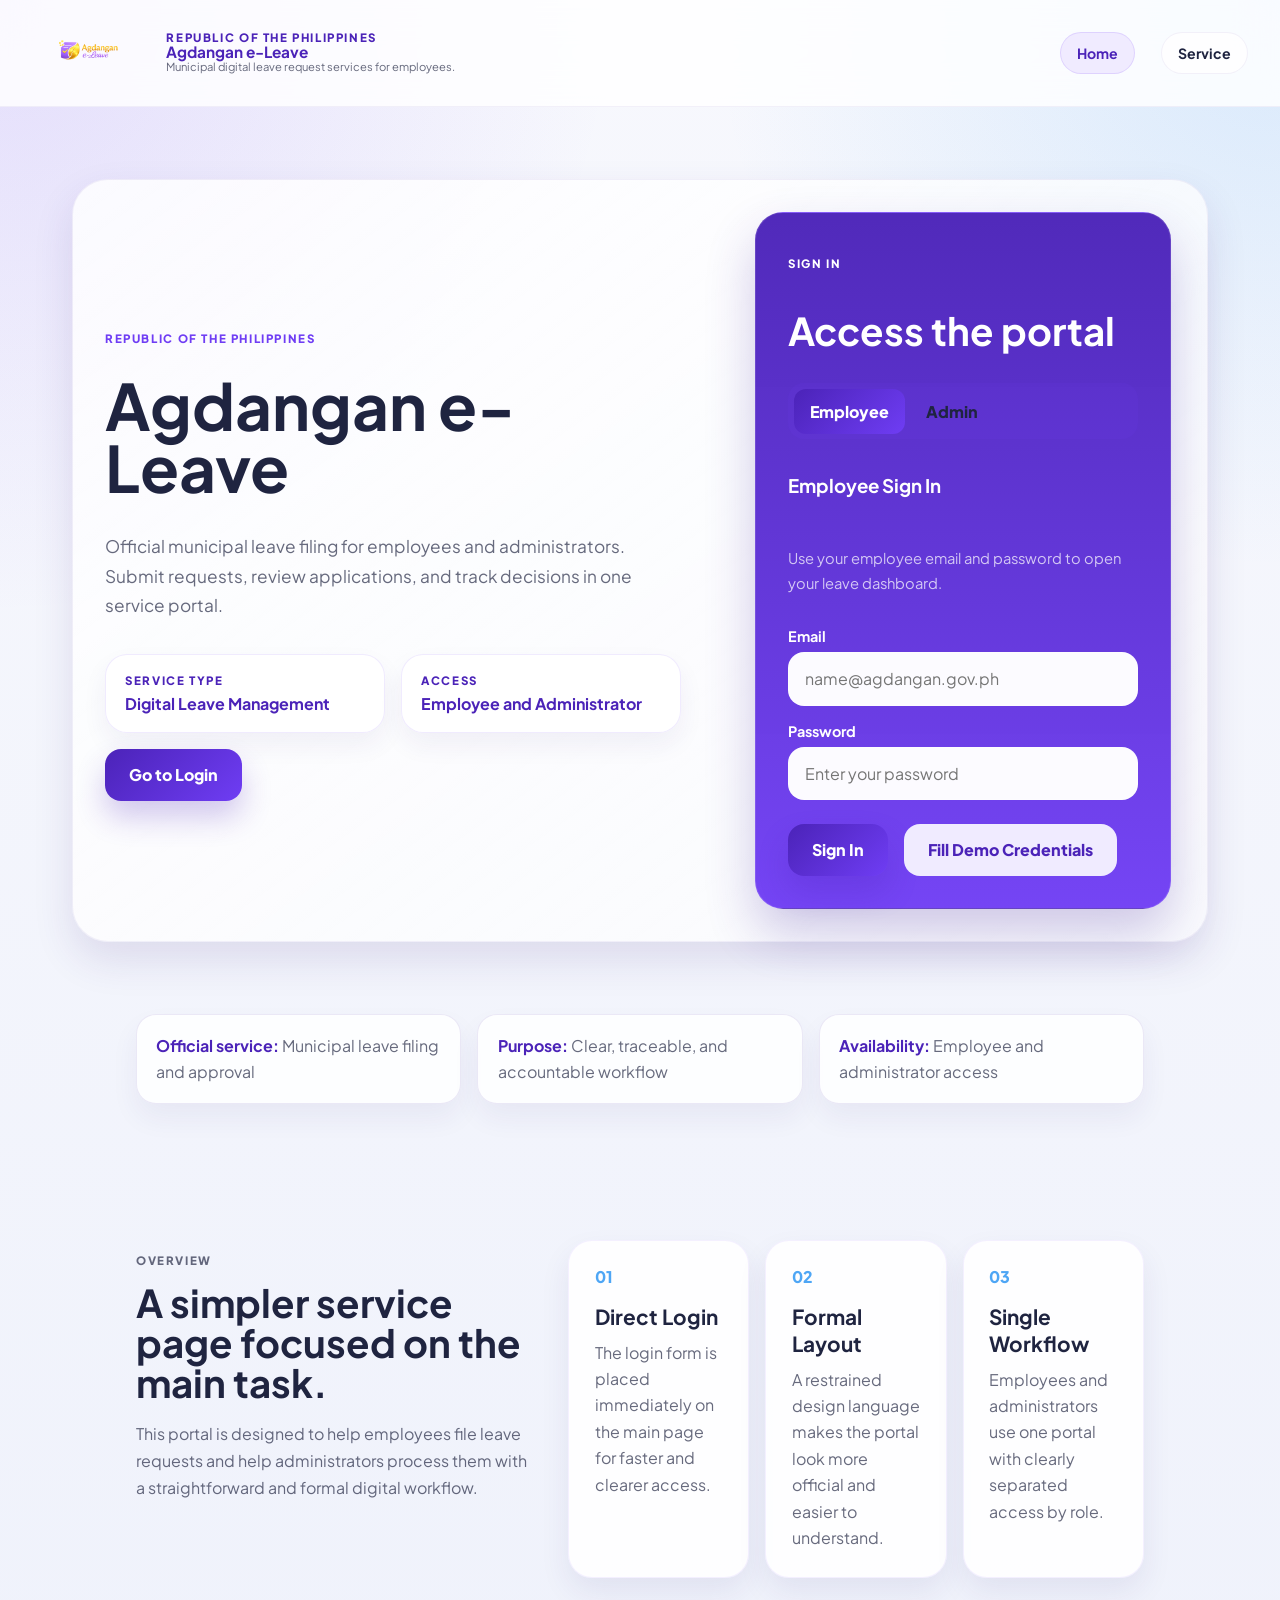
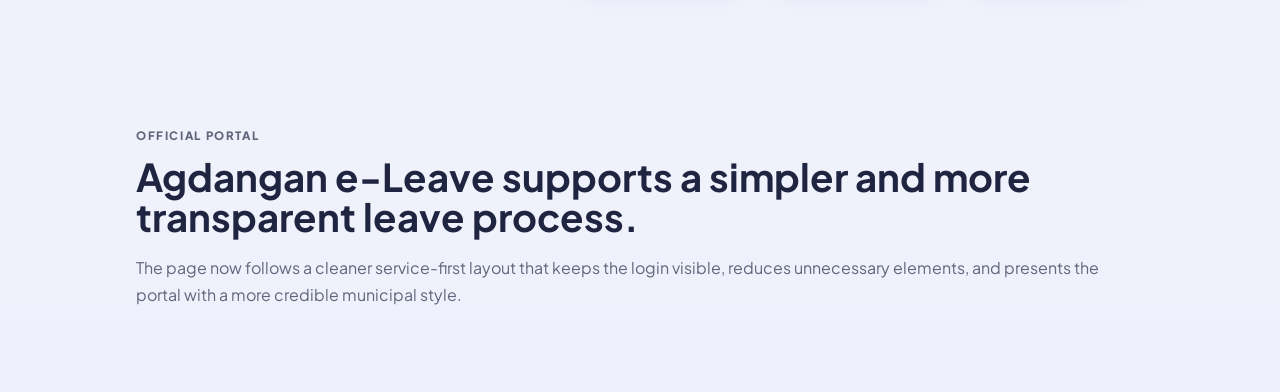
==== index.html @ 1ce82346 "Let employees enter head name" ====
<!DOCTYPE html>
<html lang="en">
<head>
  <meta charset="UTF-8">
  <meta name="viewport" content="width=device-width, initial-scale=1.0">
  <title>Agdangan e-Leave</title>
  <link rel="preconnect" href="https://fonts.googleapis.com">
  <link rel="preconnect" href="https://fonts.gstatic.com" crossorigin>
  <link href="https://fonts.googleapis.com/css2?family=Plus+Jakarta+Sans:wght@400;500;600;700;800&display=swap" rel="stylesheet">
  <link rel="stylesheet" href="/assets/css/styles.css">
</head>
<body class="landing-page">
  <header class="site-header">
    <a class="brand" href="/">
      <img src="/assets/images/agdangan-eleave-logo.png" alt="Agdangan e-Leave official logo" class="brand-logo">
      <div class="brand-copy">
        <span class="eyebrow">Republic of the Philippines</span>
        <h1>Agdangan e-Leave</h1>
        <p>Municipal digital leave request services for employees.</p>
      </div>
    </a>

    <nav class="site-nav" aria-label="Primary navigation">
      <a href="#home" class="active">Home</a>
      <a href="#service">Service</a>
    </nav>
  </header>

  <main>
    <section class="hero" id="home">
      <div class="hero-shell">
        <section class="hero-copy">
          <p class="hero-kicker">Republic of the Philippines</p>
          <h2>Agdangan e-Leave</h2>
          <p class="hero-text">
            Official municipal leave filing for employees and administrators. Submit requests, review applications, and
            track decisions in one service portal.
          </p>
          <div class="hero-meta">
            <div>
              <span class="card-label">Service Type</span>
              <strong>Digital Leave Management</strong>
            </div>
            <div>
              <span class="card-label">Access</span>
              <strong>Employee and Administrator</strong>
            </div>
          </div>
          <div class="hero-actions">
            <a href="/login" class="button button-primary">Go to Login</a>
          </div>
        </section>

        <section class="service-auth-card hero-login-card" id="service" aria-label="Login form">
          <p class="section-label">Sign In</p>
          <h3 class="service-auth-heading">Access the portal</h3>
          <div class="status-banner" id="config-status"></div>

          <div class="service-auth-role-wrap">
            <div class="role-switch" aria-label="Select login role">
              <button type="button" class="active" data-role-switch="employee">Employee</button>
              <button type="button" data-role-switch="admin">Admin</button>
            </div>

            <form class="auth-form service-auth-form" id="login-form">
              <h3 id="auth-title">Employee Sign In</h3>
              <p class="muted" id="auth-subtitle">Use your employee email and password to open your leave dashboard.</p>

              <div class="field-grid">
                <div class="field field-full">
                  <label for="email">Email</label>
                  <input id="email" name="email" type="email" placeholder="name@agdangan.gov.ph" required>
                </div>

                <div class="field field-full">
                  <label for="password">Password</label>
                  <input id="password" name="password" type="password" placeholder="Enter your password" required>
                </div>
              </div>

              <input id="selected-role" name="selectedRole" type="hidden" value="employee">

              <div class="form-actions">
                <button type="submit" class="button button-primary">Sign In</button>
                <button type="button" class="button button-muted" id="demo-fill">Fill Demo Credentials</button>
              </div>
            </form>
          </div>
        </section>
      </div>
    </section>

    <section class="trust-strip">
      <p><strong>Official service:</strong> Municipal leave filing and approval</p>
      <p><strong>Purpose:</strong> Clear, traceable, and accountable workflow</p>
      <p><strong>Availability:</strong> Employee and administrator access</p>
    </section>

    <section class="overview-section">
      <div class="overview-copy">
        <p class="section-label">Overview</p>
        <h3>A simpler service page focused on the main task.</h3>
        <p>
          This portal is designed to help employees file leave requests and help administrators process them with a
          straightforward and formal digital workflow.
        </p>
      </div>

      <div class="overview-grid">
        <article class="overview-card">
          <span>01</span>
          <h4>Direct Login</h4>
          <p>The login form is placed immediately on the main page for faster and clearer access.</p>
        </article>

        <article class="overview-card">
          <span>02</span>
          <h4>Formal Layout</h4>
          <p>A restrained design language makes the portal look more official and easier to understand.</p>
        </article>

        <article class="overview-card">
          <span>03</span>
          <h4>Single Workflow</h4>
          <p>Employees and administrators use one portal with clearly separated access by role.</p>
        </article>
      </div>
    </section>

    <section class="closing-section">
      <p class="section-label">Official Portal</p>
      <h3>Agdangan e-Leave supports a simpler and more transparent leave process.</h3>
      <p>
        The page now follows a cleaner service-first layout that keeps the login visible, reduces unnecessary elements,
        and presents the portal with a more credible municipal style.
      </p>
    </section>
  </main>

  <script src="/assets/vendor/supabase-js-2.js"></script>
  <script src="/assets/js/supabase-config.js"></script>
  <script src="/assets/js/app.js?v=20260602-head-name"></script>
</body>
</html>
---- assets/css/styles.css ----
:root {
  --navy: #4b23b8;
  --blue: #4ea6f5;
  --blue-dark: #6f3df4;
  --gold: #90cf3c;
  --gold-strong: #68b335;
  --mist: #f5f6fb;
  --ink: #1f2440;
  --ink-soft: rgba(31, 36, 64, 0.68);
  --white: #ffffff;
  --panel: rgba(255, 255, 255, 0.92);
  --line: rgba(102, 79, 178, 0.12);
  --shadow: 0 18px 40px rgba(54, 36, 120, 0.12);
  --success: #26a36d;
  --danger: #e35b6b;
  --teal: #27d3a2;
  --violet-soft: #f0ebff;
  --blue-soft: #edf6ff;
  --green-soft: #f2f8e8;
}

* {
  box-sizing: border-box;
}

img,
table,
input,
select,
textarea,
button {
  max-width: 100%;
}

html {
  scroll-behavior: smooth;
  width: 100%;
  overflow-x: hidden;
}

body {
  margin: 0;
  width: 100%;
  overflow-x: hidden;
  font-family: "Plus Jakarta Sans", sans-serif;
  color: var(--ink);
  background:
    radial-gradient(circle at top left, rgba(111, 61, 244, 0.14), transparent 26%),
    radial-gradient(circle at top right, rgba(78, 166, 245, 0.18), transparent 24%),
    linear-gradient(180deg, #f7f8fd 0%, #eef1fb 100%);
}

body.app-shell {
  min-height: 100vh;
}

a {
  color: inherit;
  text-decoration: none;
}

button,
input,
select,
textarea {
  font: inherit;
}

.site-header {
  position: sticky;
  top: 0;
  z-index: 10;
  display: flex;
  align-items: center;
  justify-content: space-between;
  gap: 0.9rem;
  min-height: 72px;
  padding: 0.8rem 2rem;
  background: rgba(255, 255, 255, 0.82);
  backdrop-filter: blur(18px);
  border-bottom: 1px solid rgba(102, 79, 178, 0.08);
}

.brand {
  display: flex;
  align-items: center;
  gap: 0.9rem;
  min-width: 0;
}

.brand-logo {
  width: 120px;
  max-width: 100%;
  height: auto;
  flex: 0 0 auto;
  filter: none;
}

.brand-copy {
  display: flex;
  flex-direction: column;
  justify-content: center;
  gap: 0;
  line-height: 1;
}

.brand-copy h1,
.brand-copy p,
.brand-copy .eyebrow {
  margin: 0;
}

.eyebrow,
.section-label,
.hero-kicker,
.stat-label,
.card-label {
  text-transform: uppercase;
  letter-spacing: 0.14em;
  font-size: 0.72rem;
  font-weight: 800;
}

.eyebrow,
.section-label,
.card-label,
.stat-label {
  color: var(--navy);
}

.brand-copy h1 {
  margin-top: 0;
  font-size: clamp(0.96rem, 1vw, 1.18rem);
  line-height: 1;
  color: var(--navy);
}

.brand-copy p {
  margin-top: 0;
  color: var(--ink-soft);
  font-size: 0.7rem;
  line-height: 1.25;
}

.site-nav,
.utility-nav {
  display: flex;
  align-items: center;
  flex-wrap: wrap;
  gap: 1.6rem;
  font-weight: 700;
}

.site-nav a,
.utility-nav a,
.utility-nav button {
  position: relative;
  padding: 0.7rem 1rem;
  font-size: 0.88rem;
  color: var(--ink);
  background: rgba(255, 255, 255, 0.72);
  border: 1px solid rgba(102, 79, 178, 0.08);
  border-radius: 999px;
  cursor: pointer;
  white-space: normal;
}

.site-nav a::after,
.utility-nav a::after,
.utility-nav button::after {
  display: none;
}

.site-nav a:hover::after,
.site-nav a.active::after,
.utility-nav a:hover::after,
.utility-nav a.active::after,
.utility-nav button:hover::after {
  transform: none;
}

.site-nav a:hover,
.site-nav a.active,
.utility-nav a:hover,
.utility-nav a.active,
.utility-nav button:hover {
  color: var(--navy);
  background: var(--violet-soft);
  border-color: rgba(111, 61, 244, 0.14);
}

.hero {
  position: relative;
  min-height: calc(100vh - 96px);
  display: grid;
  align-items: center;
  padding: 4.5rem;
  background: transparent;
  overflow: hidden;
}

.hero-overlay {
  display: none;
}

.hero-shell {
  position: relative;
  display: grid;
  grid-template-columns: minmax(0, 1fr) minmax(360px, 420px);
  gap: 3rem;
  align-items: center;
  width: min(100%, 72rem);
  margin: 0 auto;
  padding: 2rem;
  border-radius: 36px;
  background: linear-gradient(145deg, rgba(255, 255, 255, 0.82), rgba(255, 255, 255, 0.6));
  border: 1px solid rgba(102, 79, 178, 0.08);
  box-shadow: var(--shadow);
}

.hero-copy {
  display: grid;
  gap: 1rem;
  max-width: 36rem;
}

.hero-kicker {
  color: var(--blue-dark);
}

.hero-copy h2,
.auth-copy h2,
.service-copy h3,
.dashboard-title h2 {
  margin: 1rem 0 1rem;
  font-family: "Plus Jakarta Sans", sans-serif;
}

.hero-copy h2 {
  margin: 0;
  font-size: clamp(3rem, 5vw, 4.6rem);
  line-height: 0.98;
  color: var(--ink);
}

.hero-text,
.panel p,
.service-copy p,
.service-card li,
.auth-copy p,
.auth-form p,
.dashboard-card p,
.data-table td,
.data-table th,
.empty-state,
.request-list li {
  line-height: 1.7;
}

.hero-text {
  max-width: 34rem;
  font-size: 1.08rem;
  color: var(--ink-soft);
}

.hero-meta {
  display: grid;
  gap: 1rem;
  grid-template-columns: repeat(2, minmax(0, 1fr));
}

.hero-meta div {
  display: grid;
  gap: 0.3rem;
  padding: 1.15rem 1.2rem;
  background: rgba(255, 255, 255, 0.86);
  border: 1px solid rgba(111, 61, 244, 0.1);
  border-radius: 22px;
  box-shadow: 0 12px 26px rgba(54, 36, 120, 0.06);
}

.hero-meta strong {
  color: var(--navy);
}

.hero-login-card {
  align-self: center;
}

.trust-strip,
.overview-section,
.app-layout,
.closing-section {
  width: min(100%, 72rem);
  margin: 0 auto;
  padding: 4.25rem 4.5rem;
}

.trust-strip {
  display: grid;
  grid-template-columns: repeat(3, minmax(0, 1fr));
  gap: 1rem;
  padding-top: 0;
}

.trust-strip p {
  margin: 0;
  padding: 1.15rem 1.2rem;
  background: rgba(255, 255, 255, 0.84);
  border: 1px solid var(--line);
  border-radius: 20px;
  box-shadow: 0 14px 28px rgba(54, 36, 120, 0.06);
  line-height: 1.6;
  color: var(--ink-soft);
}

.trust-strip strong {
  color: var(--navy);
}

.hero-actions,
.form-actions,
.split-actions,
.service-links {
  display: flex;
  flex-wrap: wrap;
  gap: 1rem;
}

.button {
  position: relative;
  display: inline-flex;
  align-items: center;
  justify-content: center;
  gap: 0.5rem;
  padding: 0.95rem 1.5rem;
  border-radius: 16px;
  font-weight: 800;
  border: 0;
  cursor: pointer;
  overflow: hidden;
  transition: transform 180ms ease, box-shadow 180ms ease, background 180ms ease;
}

.button:hover {
  transform: translateY(-2px);
}

.button:disabled,
.button.is-loading {
  cursor: wait;
  opacity: 0.82;
}

.button:disabled:hover,
.button.is-loading:hover {
  transform: none;
}

.button.is-loading::after {
  position: absolute;
  right: 0;
  bottom: 0;
  left: 0;
  height: 3px;
  content: "";
  background: linear-gradient(90deg, transparent, rgba(255, 255, 255, 0.92), transparent);
  animation: button-loading-progress 1s ease-in-out infinite;
}

.button-spinner {
  width: 1em;
  height: 1em;
  flex: 0 0 auto;
  border: 2px solid currentColor;
  border-right-color: transparent;
  border-radius: 999px;
  animation: button-spinner 700ms linear infinite;
}

@keyframes button-spinner {
  to {
    transform: rotate(360deg);
  }
}

@keyframes button-loading-progress {
  0% {
    transform: translateX(-100%);
  }

  100% {
    transform: translateX(100%);
  }
}

.button-primary {
  background: linear-gradient(135deg, var(--navy) 0%, var(--blue-dark) 100%);
  color: #ffffff;
  box-shadow: 0 16px 30px rgba(75, 35, 184, 0.24);
}

.button-secondary {
  background: #ffffff;
  color: var(--navy);
  border: 1px solid rgba(111, 61, 244, 0.14);
}

.button-muted {
  background: var(--violet-soft);
  color: var(--navy);
}

.button-danger {
  background: rgba(191, 61, 61, 0.12);
  color: var(--danger);
}

.button-success {
  background: rgba(43, 138, 87, 0.12);
  color: var(--success);
}

.overview-section {
  display: grid;
  grid-template-columns: 0.82fr 1.18fr;
  gap: 2rem;
  align-items: start;
}

.overview-copy h3,
.closing-section h3,
.service-auth-heading {
  margin: 0.75rem 0 1rem;
  font-size: clamp(2rem, 3vw, 2.8rem);
  color: var(--ink);
  line-height: 1.05;
}

.overview-copy p,
.closing-section p {
  color: var(--ink-soft);
  line-height: 1.7;
}

.overview-grid {
  display: grid;
  grid-template-columns: repeat(3, minmax(0, 1fr));
  gap: 1rem;
}

.overview-card {
  padding: 1.6rem;
  border-radius: 24px;
  background: rgba(255, 255, 255, 0.88);
  box-shadow: 0 14px 30px rgba(54, 36, 120, 0.08);
  border: 1px solid rgba(111, 61, 244, 0.07);
}

.overview-card span {
  display: inline-flex;
  margin-bottom: 1rem;
  color: var(--blue);
  font-weight: 800;
}

.overview-card h4 {
  margin: 0 0 0.6rem;
  font-size: 1.3rem;
  color: var(--ink);
}

.overview-card p {
  margin: 0;
  color: var(--ink-soft);
  line-height: 1.65;
}

.service-auth-card {
  display: grid;
  gap: 1rem;
  width: min(100%, 26rem);
  padding: 2rem;
  border-radius: 28px;
  background: linear-gradient(180deg, rgba(75, 35, 184, 0.97), rgba(111, 61, 244, 0.96));
  color: #ffffff;
  box-shadow: 0 24px 50px rgba(67, 38, 154, 0.24);
  border: 1px solid rgba(255, 255, 255, 0.12);
}

.service-auth-role-wrap {
  display: grid;
  gap: 1rem;
}

.service-auth-form {
  padding: 0;
  background: transparent;
  box-shadow: none;
  border-radius: 0;
}

.service-auth-card .section-label,
.service-auth-card .service-auth-heading,
.service-auth-card .auth-form h3,
.service-auth-card .muted,
.service-auth-card .field label {
  color: #ffffff;
}

.service-auth-card .muted {
  color: rgba(255, 255, 255, 0.72);
}

.service-auth-form .field input {
  background: rgba(255, 255, 255, 0.98);
  border-color: rgba(255, 255, 255, 0.18);
}

.service-auth-form .form-actions {
  padding-top: 0.5rem;
}

.panel,
.auth-card,
.dashboard-card,
.service-card,
.mini-card,
.stat-card,
.status-banner {
  border-radius: 26px;
  background: var(--panel);
  box-shadow: var(--shadow);
}

.panel {
  padding: 2rem;
}

.panel-intro {
  background: linear-gradient(160deg, rgba(75, 35, 184, 0.96), rgba(78, 166, 245, 0.84));
  color: var(--white);
}

.panel-intro h3 {
  margin: 0.6rem 0 1rem;
  font-size: 2rem;
}

.panel-feature span {
  display: inline-flex;
  width: 3rem;
  height: 3rem;
  align-items: center;
  justify-content: center;
  border-radius: 50%;
  background: rgba(111, 61, 244, 0.12);
  color: var(--blue);
  font-weight: 800;
}

.panel-feature h3 {
  margin: 1.1rem 0 0.6rem;
  font-size: 1.45rem;
}

.service-section {
  display: block;
}

.service-copy h3 {
  font-size: clamp(2rem, 3vw, 3rem);
  color: var(--ink);
}

.mini-card,
.service-card,
.auth-card,
.dashboard-card,
.status-banner,
.stat-card {
  padding: 2rem;
  border: 1px solid rgba(102, 79, 178, 0.08);
}

.mini-card {
  display: grid;
  gap: 0.35rem;
  min-width: 14rem;
  background: linear-gradient(135deg, rgba(255, 255, 255, 0.96), rgba(240, 235, 255, 0.84));
}

.mini-card span {
  color: var(--ink-soft);
}

.service-card h4 {
  margin-top: 0;
  font-size: 1.7rem;
  color: var(--navy);
}

.service-card ul,
.request-list {
  margin: 0 0 1.75rem;
  padding-left: 1.2rem;
}

.app-layout {
  display: grid;
  grid-template-columns: 1.05fr 0.95fr;
  gap: 2rem;
  min-height: calc(100vh - 108px);
  align-items: start;
}

.auth-copy {
  padding-top: 0.5rem;
}

.auth-page .app-layout,
.landing-page .hero-shell {
  width: min(100%, 84rem);
}

.auth-page .app-layout {
  margin: 1rem auto 0;
  padding: 1rem 2rem 3rem;
}

.dashboard-page .site-header {
  width: min(100%, 84rem);
  margin: 1rem auto 0;
  border-radius: 28px;
  padding-left: 1.4rem;
  padding-right: 1.4rem;
  box-shadow: 0 18px 38px rgba(54, 36, 120, 0.08);
}

.dashboard-page .page-shell {
  padding-top: 1.5rem;
}

.auth-copy h2 {
  font-size: clamp(2.4rem, 4vw, 4.2rem);
  color: var(--navy);
}

.auth-grid {
  display: grid;
  gap: 1.25rem;
  margin-top: 2rem;
}

.auth-card {
  display: grid;
  gap: 1rem;
  background: linear-gradient(180deg, rgba(255, 255, 255, 0.96), rgba(245, 241, 255, 0.92));
}

.status-banner {
  margin-top: 1.5rem;
  color: var(--navy);
  background: linear-gradient(135deg, rgba(255, 255, 255, 0.9), rgba(237, 246, 255, 0.88));
}

.auth-form {
  display: grid;
  gap: 1rem;
}

.role-switch {
  display: inline-flex;
  padding: 0.35rem;
  border-radius: 16px;
  background: rgba(111, 61, 244, 0.08);
  gap: 0.35rem;
}

.role-switch button {
  padding: 0.75rem 1rem;
  border: 0;
  border-radius: 12px;
  background: transparent;
  color: var(--ink);
  font-weight: 800;
  cursor: pointer;
}

.role-switch button.active {
  background: linear-gradient(135deg, var(--navy), var(--blue-dark));
  color: var(--white);
}

.field-grid {
  display: grid;
  grid-template-columns: 1fr 1fr;
  gap: 1rem;
}

.field {
  display: grid;
  gap: 0.45rem;
}

.field-full {
  grid-column: 1 / -1;
}

.field label {
  font-size: 0.9rem;
  font-weight: 700;
  color: var(--ink);
}

.field input,
.field select,
.field textarea {
  width: 100%;
  border: 1px solid rgba(111, 61, 244, 0.12);
  border-radius: 16px;
  padding: 0.95rem 1rem;
  background: rgba(255, 255, 255, 0.96);
  color: var(--ink);
}

.field textarea {
  min-height: 8rem;
  resize: vertical;
}

.helper-text,
.muted {
  color: var(--ink-soft);
  font-size: 0.92rem;
}

input:focus,
select:focus,
textarea:focus,
button:focus {
  outline: 0;
  box-shadow: 0 0 0 4px rgba(111, 61, 244, 0.12);
}

.hidden {
  display: none !important;
}

.system-alert {
  position: fixed;
  inset: 0;
  z-index: 500;
  display: grid;
  place-items: center;
  padding: 1.25rem;
}

.system-alert-backdrop {
  position: absolute;
  inset: 0;
  background: rgba(18, 20, 36, 0.54);
  backdrop-filter: blur(10px);
}

.system-alert-dialog {
  position: relative;
  display: grid;
  grid-template-columns: auto minmax(0, 1fr);
  gap: 1rem;
  width: min(100%, 440px);
  padding: 1.35rem;
  border: 1px solid rgba(102, 79, 178, 0.12);
  border-radius: 24px;
  background: rgba(255, 255, 255, 0.98);
  box-shadow: 0 26px 70px rgba(24, 20, 66, 0.28);
}

.system-alert-icon {
  display: inline-flex;
  align-items: center;
  justify-content: center;
  width: 2.6rem;
  height: 2.6rem;
  border-radius: 999px;
  background: var(--violet-soft);
  color: var(--navy);
  font-size: 0.9rem;
  font-weight: 900;
}

.system-alert-success .system-alert-icon {
  background: rgba(38, 163, 109, 0.12);
  color: var(--success);
}

.system-alert-copy {
  min-width: 0;
}

.system-alert-copy h3 {
  margin: 0 0 0.35rem;
  color: var(--ink);
  font-size: 1.1rem;
}

.system-alert-copy p {
  margin: 0;
  color: var(--ink-soft);
  line-height: 1.55;
  overflow-wrap: anywhere;
}

.system-alert-action {
  grid-column: 2;
  justify-self: end;
  margin-top: 0.15rem;
  padding: 0.75rem 1.15rem;
  border-radius: 14px;
}

.page-shell {
  padding: 2rem 2rem 4rem;
  width: min(100%, 84rem);
  margin: 0 auto;
}

.dashboard-header {
  display: flex;
  align-items: flex-start;
  justify-content: space-between;
  gap: 1.5rem;
  margin-bottom: 1.75rem;
  padding: 2rem;
  border-radius: 30px;
  background: linear-gradient(145deg, rgba(75, 35, 184, 0.96), rgba(111, 61, 244, 0.92));
  color: #ffffff;
  box-shadow: 0 24px 48px rgba(67, 38, 154, 0.24);
}

.dashboard-title h2 {
  font-size: clamp(2rem, 3vw, 3rem);
  color: #ffffff;
}

.dashboard-title p,
.dashboard-meta {
  color: rgba(255, 255, 255, 0.8);
}

.stats-grid,
.dashboard-grid {
  display: grid;
  gap: 1.35rem;
}

.stats-grid {
  grid-template-columns: repeat(4, 1fr);
  margin-bottom: 1.35rem;
}

.stat-card strong {
  display: block;
  margin-top: 0.7rem;
  font-size: 2rem;
  color: #ffffff;
}

.dashboard-grid {
  grid-template-columns: 1.1fr 0.9fr;
}

.stats-grid .stat-card {
  color: #ffffff;
  border: 0;
}

.stats-grid .stat-card:nth-child(1) {
  background: linear-gradient(135deg, #5a2fcd, #6f3df4);
}

.stats-grid .stat-card:nth-child(2) {
  background: linear-gradient(135deg, #3b83e8, #4ea6f5);
}

.stats-grid .stat-card:nth-child(3) {
  background: linear-gradient(135deg, #1eb889, #27d3a2);
}

.stats-grid .stat-card:nth-child(4) {
  background: linear-gradient(135deg, #7fbe2f, #90cf3c);
}

.dashboard-card-wide {
  grid-column: 1 / -1;
}

.dashboard-card h3 {
  margin-top: 0;
  font-size: 1.55rem;
  color: var(--ink);
  overflow-wrap: anywhere;
}

.approval-queue-section {
  padding: 2rem;
}

.line-list-section {
  padding: 2rem;
}

.approval-queue-section h3 {
  padding-bottom: 0.85rem;
  border-bottom: 1px solid rgba(102, 79, 178, 0.12);
}

.line-list-section h3 {
  padding-bottom: 0.85rem;
  border-bottom: 1px solid rgba(102, 79, 178, 0.12);
}

.leave-paper-card {
  padding: 1.1rem;
  background: linear-gradient(180deg, rgba(244, 240, 255, 0.96), rgba(237, 246, 255, 0.92));
}

.leave-paper {
  width: min(100%, 780px);
  margin: 0 auto;
  background: #fff;
  font-family: Arial, Helvetica, sans-serif;
  color: #111;
  border: 2px solid rgba(20, 20, 20, 0.78);
  box-shadow: 0 12px 24px rgba(54, 36, 120, 0.08);
}

.leave-paper-topline,
.leave-paper-row,
.leave-paper-panel-grid {
  display: grid;
}

.leave-paper-topline {
  grid-template-columns: 1fr auto;
  gap: 0.75rem;
  padding: 0.55rem 0.85rem 0.05rem;
}

.leave-paper-form-series {
  display: grid;
  gap: 0.08rem;
}

.leave-paper-note,
.leave-paper-government {
  margin: 0;
}

.leave-paper-note {
  font-size: 0.72rem;
  font-style: italic;
  line-height: 1.25;
}

.leave-paper-annex {
  margin: 0.22rem 0 0;
  font-size: 0.92rem;
  font-weight: 800;
}

.leave-paper-stamp {
  align-self: start;
  width: 10.5rem;
  min-height: 3.4rem;
  padding: 0.45rem 0.55rem;
  border: 1px solid rgba(20, 20, 20, 0.42);
  text-align: center;
  font-size: 0.7rem;
  font-weight: 400;
}

.leave-paper-heading-grid {
  display: grid;
  grid-template-columns: 1fr;
  justify-items: center;
  position: relative;
  padding: 0.05rem 0.85rem 0.45rem;
  border-bottom: 1px solid rgba(20, 20, 20, 0.78);
}

.leave-paper-row-bottom .leave-paper-cell {
  min-height: 4.4rem;
}

.leave-paper-seal-wrap {
  position: absolute;
  transform: translate(-5.2rem, 0.18rem);
  padding: 0;
}

.leave-paper-seal {
  width: 44px;
  height: 44px;
  object-fit: contain;
}

.leave-paper-heading {
  padding: 0;
  text-align: center;
  min-width: 15rem;
}

.leave-paper-heading-spacer {
  display: none;
}

.leave-paper-government {
  font-size: 0.79rem;
  font-weight: 800;
  color: #111;
  line-height: 1.15;
  text-transform: uppercase;
}

.leave-paper-heading h3 {
  margin: 0.45rem 0 0;
  font-size: clamp(1.4rem, 2.1vw, 1.95rem);
  text-transform: uppercase;
  color: #111;
  letter-spacing: 0;
  font-weight: 900;
}

.leave-paper-form,
.leave-paper-row,
.leave-paper-panel-grid {
  display: grid;
}

.leave-paper-row {
  grid-template-columns: repeat(2, minmax(0, 1fr));
}

.leave-paper-row-compact {
  grid-template-columns: 1.08fr 1fr 0.72fr;
}

.leave-paper-cell,
.leave-paper-panel {
  padding: 0.42rem 0.52rem;
  border-right: 1px solid rgba(20, 20, 20, 0.78);
  border-bottom: 1px solid rgba(20, 20, 20, 0.78);
}

.leave-paper-row > .leave-paper-cell:last-child,
.leave-paper-row-footer > .leave-paper-cell:last-child {
  border-right: 0;
}

.leave-paper-label {
  display: block;
  margin-bottom: 0.28rem;
  font-size: 0.62rem;
  font-weight: 400;
  letter-spacing: 0;
  text-transform: uppercase;
  color: #111;
}

.leave-paper-cell-inline {
  display: grid;
  grid-template-columns: auto minmax(0, 1fr);
  align-items: center;
  gap: 0.45rem;
}

.leave-paper-cell-inline .leave-paper-label {
  margin-bottom: 0;
  white-space: nowrap;
}

.leave-paper-cell-inline .leave-paper-input,
.leave-paper-cell-inline .leave-paper-readonly {
  min-width: 0;
}

.leave-paper-name-header {
  display: grid;
  grid-template-columns: auto 1fr;
  align-items: end;
  gap: 0.45rem;
  margin-bottom: 0.12rem;
}

.leave-paper-name-header .leave-paper-label {
  margin-bottom: 0;
}

.leave-paper-inline-captions {
  display: grid;
  grid-template-columns: repeat(3, minmax(0, 1fr));
  gap: 0.45rem;
  text-align: center;
  font-size: 0.58rem;
}

.leave-paper-name-header .leave-paper-inline-captions {
  margin-bottom: 0;
}

.leave-paper-line {
  min-height: 1.45rem;
  padding-bottom: 0.12rem;
  border-bottom: 1px solid rgba(20, 20, 20, 0.78);
  font-size: 0.72rem;
  color: #111;
}

.leave-paper-inline-fields {
  display: grid;
  grid-template-columns: repeat(3, minmax(0, 1fr));
  gap: 0.45rem;
}

.leave-paper-inline-line {
  display: block;
  min-height: 1.45rem;
  border-bottom: 1px solid rgba(20, 20, 20, 0.72);
  font-size: 0.7rem;
  color: #111;
  text-align: center;
  padding-top: 0.45rem;
}

.leave-paper-inline-line-single {
  min-height: 1.2rem;
  padding-top: 0.15rem;
}

.leave-paper-input {
  width: 100%;
  border: 1px solid rgba(20, 20, 20, 0.78);
  border-radius: 0;
  background: #fff;
  color: #111;
  box-shadow: none;
  padding: 0.28rem 0.32rem;
  font-size: 0.72rem;
}

.leave-paper-input[readonly] {
  background: #fffefb;
}

.leave-paper-input-line {
  border-width: 0 0 1px;
  border-color: rgba(20, 20, 20, 0.78);
  padding-left: 0;
  padding-right: 0;
  background: transparent;
}

.leave-paper-section-title {
  padding: 0.14rem 0.75rem;
  border-top: 1px solid rgba(20, 20, 20, 0.78);
  border-bottom: 1px solid rgba(20, 20, 20, 0.78);
  text-align: center;
  font-weight: 800;
  text-transform: uppercase;
  letter-spacing: 0.02em;
  color: #111;
  background: transparent;
}

.leave-paper-panel-grid {
  grid-template-columns: 1fr 1fr;
}

.leave-paper-panel {
  min-width: 0;
  margin: 0;
  border-top: 0;
  border-left: 0;
  border-right: 1px solid rgba(20, 20, 20, 0.78);
  border-bottom: 1px solid rgba(20, 20, 20, 0.78);
}

.leave-paper-panel:last-child {
  border-right: 0;
}

.leave-paper-panel legend {
  padding: 0 0.25rem;
  font-size: 0.62rem;
  font-weight: 400;
  letter-spacing: 0.02em;
  text-transform: uppercase;
  color: #111;
}

.leave-type-grid {
  display: grid;
  gap: 0.22rem;
  padding-top: 0.05rem;
}

.leave-option {
  display: flex;
  align-items: flex-start;
  gap: 0.35rem;
  font-size: 0.68rem;
  line-height: 1.18;
}

.leave-type-grid .leave-option span {
  padding-left: 0;
}

.leave-type-grid .leave-option small {
  font-size: 0.52rem;
  line-height: 1.1;
}

.leave-option input {
  width: 0.72rem;
  height: 0.72rem;
  margin: 0;
  margin-top: 0.05rem;
  appearance: none;
  border: 1px solid rgba(20, 20, 20, 0.78);
  border-radius: 0;
  background: #fff;
  display: grid;
  place-items: center;
  flex-shrink: 0;
  cursor: pointer;
}

.leave-option input::before {
  content: "";
  font-size: 0.58rem;
  line-height: 1;
  color: #111;
}

.leave-option input:checked::before {
  content: "✓";
}

.leave-paper-panel .field label {
  color: #111;
  font-size: 0.72rem;
  font-weight: 800;
}

.leave-paper-panel .field textarea,
.leave-paper-row input {
  border-radius: 0;
  border: 1px solid rgba(20, 20, 20, 0.78);
  background: #fff;
  box-shadow: none;
}

.leave-paper-panel .field textarea {
  min-height: 4rem;
}

.leave-paper-row input {
  padding: 0.3rem 0.32rem;
  font-size: 0.72rem;
}

.leave-paper-inline-input,
.leave-paper-table-input,
.leave-paper-action-textarea {
  width: 100%;
  border: 0;
  border-bottom: 1px solid rgba(20, 20, 20, 0.78);
  border-radius: 0;
  background: transparent;
  box-shadow: none;
  color: #111;
}

.leave-paper-inline-input,
.leave-paper-table-input {
  padding: 0.2rem 0.1rem;
  font-size: 0.76rem;
}

.leave-paper-credit-input {
  display: inline-block;
  width: 8.5rem;
  margin-left: 0.35rem;
}

.leave-paper-approval-input {
  width: 4.6rem;
}

.leave-paper-approval-wide {
  width: 8rem;
}

.leave-paper-table-input {
  text-align: center;
}

.leave-paper-action-textarea {
  min-height: 4.6rem;
  padding: 0.2rem 0;
  resize: vertical;
  font-size: 0.74rem;
}

.leave-paper-readonly {
  min-height: 1.45rem;
  padding: 0.28rem 0;
  border-bottom: 1px solid rgba(20, 20, 20, 0.78);
  font-size: 0.72rem;
  color: #111;
}

.leave-paper-readonly-single-line {
  min-height: 1.2rem;
  padding: 0.1rem 0;
}

.leave-paper-input-single-line {
  min-height: 1.2rem;
  padding-top: 0.1rem;
  padding-bottom: 0.1rem;
}

.leave-paper-readonly-centered {
  text-align: center;
}

.leave-paper-static textarea,
.leave-paper-static input,
.leave-paper-static select,
.leave-paper-static button {
  pointer-events: none;
}

.leave-paper-static .leave-paper-bullets input,
.leave-paper-static .leave-option input {
  border-color: rgba(20, 20, 20, 0.78);
}

.leave-paper-static .leave-paper-other-line .leave-paper-readonly,
.leave-paper-static .leave-paper-subline-group .leave-paper-readonly {
  min-height: 1.6rem;
}

.leave-paper-other-line {
  display: grid;
  gap: 0.25rem;
  margin-top: 1.25rem;
  font-size: 0.68rem;
}

.leave-paper-other-line label,
.leave-paper-other-line span {
  font-style: italic;
}

.leave-paper-other-line .leave-paper-input,
.leave-paper-other-line .leave-paper-readonly {
  width: min(100%, 16rem);
}

.leave-paper-subgroup {
  display: grid;
  gap: 0.2rem;
  margin-bottom: 0.5rem;
}

.leave-paper-subgroup.is-disabled {
  opacity: 0.42;
}

.leave-paper-subgroup p {
  margin: 0;
  font-size: 0.62rem;
  font-style: italic;
}

.leave-paper-bullets {
  display: grid;
  gap: 0.22rem;
}

.leave-paper-bullets span {
  position: relative;
  padding-left: 1.15rem;
  font-size: 0.67rem;
  line-height: 1.18;
}

.leave-paper-bullets label {
  display: flex;
  align-items: flex-start;
  gap: 0.5rem;
}

.leave-paper-detail-option {
  align-items: center;
}

.leave-paper-detail-option-static {
  display: flex;
}

.leave-paper-detail-line {
  flex: 1 1 auto;
  min-width: 4rem;
  margin-left: 0.35rem;
}

.leave-paper-detail-line-readonly {
  display: inline-block;
  min-height: 1.2rem;
  padding-top: 0.05rem;
  border-bottom: 1px solid rgba(20, 20, 20, 0.78);
  font-size: 0.67rem;
  line-height: 1.1;
}

.leave-paper-bullets input {
  width: 0.78rem;
  height: 0.78rem;
  margin: 0.05rem 0 0;
}

.leave-paper-reason-field {
  gap: 0.22rem;
}

.leave-paper-tight-field {
  width: 100%;
  max-width: 100%;
}

.leave-paper-subline-group {
  display: grid;
  gap: 0.18rem;
  margin-top: 0.4rem;
}

.leave-paper-subline-group span,
.leave-paper-signature span {
  font-size: 0.66rem;
}

.leave-paper-row-detail {
  grid-template-columns: 1fr 1fr;
}

.leave-paper-date-range {
  display: grid;
  grid-template-columns: 1fr 1fr;
  gap: 0.38rem;
}

.leave-paper-date-mode {
  margin-bottom: 0.55rem;
}

.leave-paper-date-picker {
  display: grid;
  gap: 0.65rem;
}

.leave-paper-date-picker-controls {
  display: grid;
  grid-template-columns: minmax(0, 1fr) auto auto;
  gap: 0.55rem;
  align-items: center;
}

.leave-paper-date-picker-note {
  font-size: 0.82rem;
  color: var(--ink-soft);
}

.leave-paper-date-chip-list {
  display: flex;
  flex-wrap: wrap;
  gap: 0.5rem;
}

.leave-paper-date-chip {
  display: inline-flex;
  align-items: center;
  gap: 0.45rem;
  padding: 0.42rem 0.72rem;
  border-radius: 999px;
  background: rgba(240, 235, 255, 0.92);
  color: var(--navy);
  font-size: 0.82rem;
  font-weight: 700;
}

.leave-paper-date-chip button {
  border: 0;
  background: transparent;
  color: var(--navy);
  cursor: pointer;
  padding: 0;
  line-height: 1;
}

.leave-paper-signature {
  display: grid;
  gap: 0.25rem;
  margin-top: 0.75rem;
  text-align: center;
}

.leave-paper-row-action {
  grid-template-columns: 1fr 1fr;
  background: #fff;
}

.leave-paper-action-box {
  display: grid;
  gap: 0.28rem;
  min-height: 4.5rem;
}

.leave-paper-action-writing {
  display: grid;
  gap: 0.35rem;
  margin-top: 0.12rem;
}

.leave-paper-action-line {
  height: 0.78rem;
  border-bottom: 1px solid rgba(20, 20, 20, 0.72);
}

.leave-paper-row-bottom {
  grid-template-columns: 1fr 1fr;
  background: #fff;
}

.leave-paper-credit-note {
  margin-bottom: 0.28rem;
  font-size: 0.66rem;
  text-align: center;
}

.leave-paper-credit-line {
  display: inline-block;
  width: 8.5rem;
  margin-left: 0.35rem;
  border-bottom: 1px solid rgba(20, 20, 20, 0.78);
  vertical-align: middle;
}

.leave-paper-credit-table {
  width: 100%;
  border-collapse: collapse;
  margin-bottom: 0.8rem;
  table-layout: fixed;
  font-size: 0.62rem;
}

.leave-paper-credit-table th,
.leave-paper-credit-table td {
  border: 1px solid rgba(20, 20, 20, 0.78);
  padding: 0.1rem 0.16rem;
  text-align: center;
  vertical-align: middle;
}

.leave-paper-credit-table td:first-child,
.leave-paper-credit-table th:first-child {
  text-align: left;
}

.leave-paper-officer {
  display: grid;
  gap: 0.22rem;
  margin-top: 0.7rem;
  text-align: center;
}

.leave-paper-officer strong,
.leave-paper-authorized strong {
  font-size: 0.68rem;
  font-weight: 800;
}

.leave-paper-officer span,
.leave-paper-authorized span {
  font-size: 0.64rem;
}

.leave-paper-approval-lines {
  display: grid;
  gap: 0.22rem;
  margin-top: 0.18rem;
}

.leave-paper-approval-item {
  font-size: 0.66rem;
  line-height: 1.25;
}

.leave-paper-inline-blank {
  display: inline-block;
  min-width: 4.6rem;
  border-bottom: 1px solid rgba(20, 20, 20, 0.78);
  transform: translateY(-0.08rem);
}

.leave-paper-authorized {
  display: grid;
  gap: 0.22rem;
  padding: 0.75rem 0.85rem 0.35rem;
  text-align: center;
}

.leave-paper-authorized-wide {
  grid-column: 1 / -1;
  padding-top: 0.55rem;
}

.leave-paper-authorized-wide .leave-paper-line {
  width: min(100%, 18rem);
  margin: 0 auto;
  font-size: 0.62rem;
  font-weight: 800;
}

.leave-paper-subgroup p,
.leave-paper-reason-field label {
  font-size: 0.58rem;
  line-height: 1.1;
}

.leave-paper-footer {
  display: flex;
  justify-content: flex-end;
  padding: 0.35rem 0.75rem 0.75rem;
  background: transparent;
}

.request-list {
  display: grid;
  gap: 1rem;
  padding-left: 1.1rem;
}

.request-list li {
  padding: 1rem 1rem 1rem 0.3rem;
  border-bottom: 1px solid rgba(102, 79, 178, 0.08);
}

.data-table {
  width: 100%;
  border-collapse: collapse;
}

#admin-requests-table,
#admin-employees-table {
  overflow-x: auto;
  max-width: 100%;
}

.employee-record-list {
  display: grid;
  gap: 0;
  border-top: 1px solid rgba(102, 79, 178, 0.12);
}

.employee-record-row {
  display: grid;
  grid-template-columns: minmax(13rem, 1.1fr) minmax(12rem, 1fr) minmax(6rem, 0.5fr) minmax(7rem, 0.5fr) auto;
  align-items: center;
  gap: 0.85rem;
  padding: 0.95rem 0.85rem;
  border-bottom: 1px solid rgba(102, 79, 178, 0.12);
  background: rgba(255, 255, 255, 0.74);
  min-width: 0;
}

.employee-record-row:nth-child(even) {
  background: rgba(245, 241, 255, 0.55);
}

.employee-record-row div {
  display: grid;
  gap: 0.14rem;
}

.employee-record-row strong {
  color: var(--ink);
}

.employee-record-row span,
.employee-record-credit {
  color: var(--ink-soft);
  font-size: 0.88rem;
}

.employee-record-row > * {
  min-width: 0;
  overflow-wrap: anywhere;
}

.employee-management-dialog {
  width: min(100%, 920px);
  max-height: calc(100vh - 2rem);
  display: flex;
  flex-direction: column;
}

.employee-management-modal-content {
  overflow: auto;
  padding: 1.25rem 1.5rem 1.5rem;
}

.employee-management-form {
  max-width: none;
}

.employee-management-form .form-actions {
  position: sticky;
  bottom: -1.5rem;
  margin: 1rem -1.5rem -1.5rem;
  padding: 1rem 1.5rem;
  border-top: 1px solid rgba(102, 79, 178, 0.08);
  background: rgba(249, 250, 255, 0.96);
}

.data-table th,
.data-table td {
  padding: 0.95rem 0.6rem;
  text-align: left;
  border-bottom: 1px solid rgba(102, 79, 178, 0.08);
  vertical-align: top;
}

.data-table th {
  color: var(--navy);
  font-size: 0.8rem;
  letter-spacing: 0.08em;
  text-transform: uppercase;
}

.badge {
  display: inline-flex;
  align-items: center;
  justify-content: center;
  padding: 0.35rem 0.7rem;
  border-radius: 999px;
  font-size: 0.78rem;
  font-weight: 800;
}

.badge.pending {
  background: rgba(144, 207, 60, 0.18);
  color: #557f12;
}

.badge.approved {
  background: rgba(39, 211, 162, 0.16);
  color: var(--success);
}

.badge.rejected {
  background: rgba(227, 91, 107, 0.14);
  color: var(--danger);
}

.empty-state {
  padding: 1rem 0;
  color: var(--ink-soft);
}

.table-actions {
  display: flex;
  flex-wrap: wrap;
  gap: 0.55rem;
}

.admin-request-card-grid {
  display: grid;
  grid-template-columns: 1fr;
  gap: 0;
  border-top: 1px solid rgba(102, 79, 178, 0.12);
}

.admin-request-card {
  display: grid;
  grid-template-columns: minmax(10rem, 0.9fr) minmax(11rem, 1fr) minmax(8rem, 0.8fr) minmax(12rem, 1.1fr) minmax(5rem, 0.45fr) auto;
  align-items: center;
  gap: 0.85rem;
  padding: 0.95rem 0.85rem;
  border-bottom: 1px solid rgba(102, 79, 178, 0.12);
  border-radius: 0;
  background: rgba(255, 255, 255, 0.74);
  box-shadow: none;
  min-width: 0;
}

.admin-request-card:nth-child(even) {
  background: rgba(245, 241, 255, 0.55);
}

.admin-request-card-top {
  display: flex;
  align-items: flex-start;
  justify-content: flex-start;
  gap: 0.5rem;
  flex-wrap: wrap;
}

.admin-request-card-id,
.admin-request-card-meta {
  color: var(--ink-soft);
  font-size: 0.88rem;
}

.admin-request-card h4 {
  margin: 0;
  font-size: 1rem;
  color: var(--ink);
}

.admin-request-card p {
  margin: 0;
  color: var(--ink-soft);
  line-height: 1.55;
}

.admin-request-card > * {
  min-width: 0;
  overflow-wrap: anywhere;
}

.admin-request-toolbar {
  display: flex;
  align-items: flex-start;
  justify-content: space-between;
  gap: 1rem;
  margin-bottom: 1rem;
}

.admin-request-paper {
  width: 100%;
  max-width: 210mm;
  margin: 0 auto;
  padding: 0.85rem 1.15rem 1.15rem;
  border: 0;
  background: #fff;
  box-shadow: 0 12px 24px rgba(54, 36, 120, 0.08);
}

.admin-request-paper .leave-paper-form {
  border: 1px solid rgba(20, 20, 20, 0.78);
}

.admin-request-paper .leave-paper-topline {
  display: block;
  position: relative;
  padding: 0.9rem 1.8rem 0;
}

.admin-request-paper .leave-paper-note {
  font-size: 0.5rem;
}

.admin-request-paper .leave-paper-stamp {
  position: absolute;
  top: 2.8rem;
  right: 1.8rem;
  width: 7rem;
  min-height: auto;
  padding: 0.38rem 0.45rem;
  border-color: rgba(20, 20, 20, 0.78);
  font-size: 0.48rem;
  font-weight: 800;
}

.admin-request-paper .leave-paper-heading-grid {
  grid-template-columns: 1fr auto 1fr;
  align-items: start;
  padding: 0 1.8rem 0.7rem;
}

.admin-request-paper .leave-paper-seal-wrap {
  position: static;
  justify-self: end;
  margin-right: 2rem;
  transform: none;
}

.admin-request-paper .leave-paper-seal {
  width: 4.2rem;
  height: 4.2rem;
}

.admin-request-paper .leave-paper-heading {
  grid-column: 2;
  min-width: 17rem;
  padding-top: 0.95rem;
}

.admin-request-paper .leave-paper-government {
  font-size: 0.5rem;
}

.admin-request-paper .leave-paper-heading h3 {
  margin-top: 1.35rem;
  font-size: 1.35rem;
}

.modal-open {
  overflow: hidden;
}

.admin-request-modal {
  position: fixed;
  inset: 0;
  z-index: 200;
  display: grid;
  place-items: center;
  padding: 1.5rem;
}

.admin-request-modal-backdrop {
  position: absolute;
  inset: 0;
  background: rgba(18, 20, 36, 0.58);
  backdrop-filter: blur(8px);
}

.admin-request-modal-dialog {
  position: relative;
  width: min(100%, 1100px);
  max-height: calc(100vh - 3rem);
  border-radius: 28px;
  background: rgba(249, 250, 255, 0.98);
  box-shadow: 0 26px 70px rgba(24, 20, 66, 0.26);
  overflow: hidden;
}

.admin-request-modal-header {
  display: flex;
  align-items: flex-start;
  justify-content: space-between;
  gap: 1rem;
  padding: 1.4rem 1.5rem 1rem;
  border-bottom: 1px solid rgba(102, 79, 178, 0.08);
}

.admin-request-modal-header h3 {
  margin: 0.4rem 0 0;
  color: var(--ink);
}

.admin-request-modal-content {
  max-height: calc(100vh - 11rem);
  overflow: auto;
  padding: 1.25rem 1.5rem 1.5rem;
}

.admin-request-modal-close {
  flex-shrink: 0;
}

.admin-paper-header,
.admin-paper-grid {
  display: grid;
  gap: 0.85rem;
}

.admin-paper-title-wrap {
  display: grid;
  grid-template-columns: 3.5rem 1fr;
  align-items: center;
  gap: 0.75rem;
}

.admin-paper-header {
  grid-template-columns: 1fr auto;
  align-items: start;
  margin-bottom: 0.9rem;
}

.admin-paper-seal-wrap {
  display: flex;
  align-items: center;
  justify-content: center;
}

.admin-paper-seal {
  width: 2.8rem;
  height: 2.8rem;
  object-fit: contain;
}

.admin-paper-eyebrow {
  font-size: 0.72rem;
  font-weight: 700;
  letter-spacing: 0.04em;
  text-transform: uppercase;
}

.admin-paper-header h4 {
  margin: 0.45rem 0 0;
  font-size: 2rem;
  text-transform: uppercase;
  color: #111;
}

.admin-paper-grid-two {
  grid-template-columns: 1fr 1fr;
}

.admin-paper-grid-three {
  grid-template-columns: repeat(3, minmax(0, 1fr));
}

.admin-paper-panel,
.admin-paper-field {
  min-width: 0;
  padding: 0.62rem 0.72rem;
  border: 1px solid rgba(20, 20, 20, 0.78);
}

.admin-paper-panel-emphasis {
  padding: 0.85rem 0.9rem;
  border-width: 2px;
}

.admin-paper-label {
  display: block;
  margin-bottom: 0.35rem;
  font-size: 0.66rem;
  font-weight: 400;
  letter-spacing: 0;
  text-transform: uppercase;
  color: #111;
}

.admin-paper-value {
  min-height: 1.45rem;
  padding-bottom: 0.2rem;
  border-bottom: 1px solid rgba(20, 20, 20, 0.78);
  font-size: 0.78rem;
  color: #111;
}

.admin-paper-value-block {
  min-height: 4.25rem;
}

.admin-paper-section-title {
  margin: 0.9rem 0;
  padding: 0.45rem 0.8rem;
  border: 1px solid rgba(20, 20, 20, 0.78);
  background: transparent;
  text-align: center;
  font-size: 0.78rem;
  font-weight: 800;
  letter-spacing: 0.02em;
  text-transform: uppercase;
}

.admin-paper-option-list,
.admin-paper-subsection {
  display: grid;
  gap: 0.38rem;
}

.admin-paper-subsection {
  margin-top: 0.8rem;
}

.admin-paper-option {
  display: flex;
  align-items: flex-start;
  gap: 0.5rem;
  font-size: 0.74rem;
  line-height: 1.18;
}

.admin-paper-check {
  display: inline-flex;
  align-items: center;
  justify-content: center;
  width: 0.82rem;
  height: 0.82rem;
  border: 1px solid rgba(20, 20, 20, 0.78);
  font-size: 0.7rem;
  font-weight: 800;
  flex-shrink: 0;
}

.admin-paper-subfield {
  margin-top: 0.7rem;
}

.admin-paper-table {
  width: 100%;
  margin-top: 0.75rem;
  border-collapse: collapse;
  font-size: 0.74rem;
}

.admin-paper-table th,
.admin-paper-table td {
  border: 1px solid rgba(20, 20, 20, 0.78);
  padding: 0.18rem 0.25rem;
  text-align: center;
}

.admin-paper-table th:first-child,
.admin-paper-table td:first-child {
  text-align: left;
}

.admin-paper-credit-summary {
  display: grid;
  gap: 0.35rem;
  margin-top: 0.8rem;
  padding-top: 0.7rem;
  border-top: 1px solid rgba(20, 20, 20, 0.78);
  font-size: 0.72rem;
  color: #111;
}

.credit-logic-grid {
  display: grid;
  grid-template-columns: repeat(3, minmax(0, 1fr));
  gap: 0.45rem;
}

.credit-logic-panel {
  min-width: 0;
  padding: 0.55rem 0.65rem;
  border: 1px solid rgba(102, 79, 178, 0.12);
  border-radius: 8px;
  background: linear-gradient(160deg, rgba(255, 255, 255, 0.96), rgba(240, 235, 255, 0.68));
}

.credit-logic-panel strong {
  display: block;
  margin-bottom: 0.16rem;
  color: var(--navy);
  font-size: 0.88rem;
}

.credit-logic-panel p {
  margin: 0;
  font-size: 0.8rem;
  line-height: 1.28;
}

.credit-formula {
  display: flex;
  align-items: center;
  justify-content: space-between;
  flex-wrap: wrap;
  gap: 0.35rem 0.65rem;
  margin-top: 0.55rem;
  padding: 0.6rem 0.72rem;
  border-radius: 10px;
  background: linear-gradient(135deg, rgba(75, 35, 184, 0.96), rgba(78, 166, 245, 0.84));
  color: #fff;
}

.credit-formula span {
  font-size: 0.84rem;
  letter-spacing: 0.08em;
  text-transform: uppercase;
}

.credit-formula strong {
  font-size: 0.88rem;
  min-width: 0;
  overflow-wrap: anywhere;
}

.credit-rules-card {
  padding: 0.85rem;
}

.credit-rules-card h3 {
  margin-bottom: 0.55rem;
  font-size: 1.2rem;
}

.credit-table-card {
  padding: 1.15rem;
}

.credit-table-card h3 {
  margin-bottom: 0.55rem;
  font-size: 1.2rem;
}

.credit-computation-table td:last-child {
  min-width: 10rem;
}

.credit-computation-table {
  min-width: 640px;
}

#credit-computation-table {
  overflow-x: auto;
  -webkit-overflow-scrolling: touch;
}

.credit-action-stack {
  display: grid;
  gap: 0.45rem;
}

.credit-deduction-status {
  min-height: 1rem;
  margin: 0 0 0.45rem;
  font-weight: 700;
  color: var(--success);
}

.credit-deduction-dialog {
  width: min(100%, 560px);
  max-height: calc(100vh - 2rem);
  display: flex;
  flex-direction: column;
}

.credit-deduction-form {
  display: grid;
  gap: 1rem;
  padding: 1.25rem 1.5rem 1.5rem;
  overflow: auto;
}

.credit-deduction-form label {
  display: grid;
  gap: 0.45rem;
  font-size: 0.84rem;
  font-weight: 800;
  color: var(--ink);
}

.credit-deduction-form input {
  width: 100%;
  border: 1px solid rgba(102, 79, 178, 0.18);
  border-radius: 16px;
  padding: 0.82rem 0.9rem;
  background: rgba(255, 255, 255, 0.92);
  color: var(--ink);
  font: inherit;
}

.credit-deduction-entry-row {
  display: grid;
  grid-template-columns: minmax(0, 1.2fr) minmax(8rem, 0.8fr) auto;
  gap: 0.75rem;
  align-items: end;
}

.credit-deduction-entry-list {
  display: grid;
  gap: 0.55rem;
}

.credit-deduction-entry {
  display: grid;
  grid-template-columns: minmax(0, 1fr) auto;
  align-items: center;
  gap: 0.75rem;
  padding: 0.7rem 0.8rem;
  border: 1px solid rgba(102, 79, 178, 0.12);
  border-radius: 16px;
  background: rgba(255, 255, 255, 0.78);
}

.credit-deduction-entry strong,
.credit-deduction-entry span {
  display: block;
}

.credit-deduction-entry strong {
  color: var(--navy);
}

.credit-deduction-entry span {
  margin-top: 0.12rem;
  color: var(--ink-soft);
  font-size: 0.84rem;
}

.credit-deduction-summary {
  display: grid;
  grid-template-columns: 1fr auto;
  gap: 0.45rem 1rem;
  padding: 0.95rem 1rem;
  border: 1px solid rgba(102, 79, 178, 0.12);
  border-radius: 18px;
  background: rgba(240, 235, 255, 0.58);
}

.credit-deduction-summary span,
.credit-deduction-preview {
  color: var(--ink-soft);
}

.credit-deduction-summary strong {
  color: var(--navy);
}

.credit-deduction-preview,
.credit-deduction-error {
  margin: 0;
}

.credit-deduction-error {
  min-height: 1.25rem;
  font-weight: 700;
  color: #b42318;
}

.credit-deduction-actions {
  display: flex;
  justify-content: flex-end;
  gap: 0.75rem;
  flex-wrap: wrap;
}

@media (max-width: 720px) {
  .admin-request-modal.employee-management-modal {
    padding: 0.75rem;
    align-items: start;
  }

  .employee-management-dialog {
    max-height: calc(100vh - 1.5rem);
    border-radius: 20px;
  }

  .employee-management-dialog .admin-request-modal-header {
    display: grid;
    padding: 1rem;
  }

  .employee-management-modal-content {
    padding: 1rem;
  }

  .employee-management-form .form-actions {
    bottom: -1rem;
    margin: 1rem -1rem -1rem;
    padding: 1rem;
  }

  .employee-management-form .form-actions .button {
    width: 100%;
  }

  .admin-request-modal.credit-deduction-modal {
    padding: 0.75rem;
    align-items: start;
  }

  .credit-deduction-dialog {
    max-height: calc(100vh - 1.5rem);
    border-radius: 20px;
  }

  .credit-deduction-dialog .admin-request-modal-header {
    display: grid;
    padding: 1rem;
  }

  .credit-deduction-form {
    padding: 1rem;
  }

  .credit-deduction-entry-row,
  .credit-deduction-entry {
    grid-template-columns: 1fr;
  }

  .credit-deduction-summary {
    grid-template-columns: 1fr;
  }

  .credit-deduction-actions .button,
  .credit-deduction-entry-row .button,
  .admin-request-modal-close {
    width: 100%;
  }
}

.credit-request-chip {
  display: grid;
  gap: 0.12rem;
  margin-bottom: 0.55rem;
  padding: 0.62rem 0.7rem;
  border-radius: 16px;
  background: rgba(240, 235, 255, 0.74);
}

.credit-request-chip:last-child {
  margin-bottom: 0;
}

.credit-request-chip strong {
  color: var(--navy);
}

.credit-request-chip span {
  font-size: 0.82rem;
  color: var(--ink-soft);
}

.credit-page .stats-grid {
  gap: 0.8rem;
  margin-bottom: 0.9rem;
}

.credit-page .stat-card {
  padding: 1.15rem;
  border-radius: 18px;
}

.credit-page .stat-card strong {
  margin-top: 0.35rem;
  font-size: 1.45rem;
}

.credit-page .dashboard-grid {
  gap: 0.9rem;
}

@media (max-width: 1180px) {
  .hero-shell,
  .overview-section,
  .app-layout,
  .stats-grid,
  .dashboard-grid,
  .leave-paper-panel-grid,
  .overview-grid,
  .trust-strip,
  .hero-meta {
    grid-template-columns: 1fr;
  }

  .admin-paper-grid-two,
  .admin-paper-grid-three {
    grid-template-columns: 1fr;
  }

  .credit-logic-grid {
    grid-template-columns: repeat(2, minmax(0, 1fr));
  }

  .credit-rules-card {
    padding: 0.9rem;
  }

  .credit-table-card {
    padding: 0.95rem;
  }

  .admin-request-card-grid {
    grid-template-columns: 1fr;
  }

  .admin-request-card {
    grid-template-columns: 1fr;
    align-items: start;
  }

  .employee-record-row {
    grid-template-columns: 1fr;
    align-items: start;
  }

  .admin-request-paper .leave-paper-heading-grid {
    grid-template-columns: 1fr;
    gap: 0.35rem;
  }

  .admin-request-paper .leave-paper-seal-wrap {
    justify-self: center;
    margin-right: 0;
  }

  .admin-request-paper .leave-paper-heading {
    grid-column: auto;
    min-width: 0;
    width: 100%;
  }

  .admin-request-paper .leave-paper-stamp {
    position: static;
    width: min(100%, 12rem);
    margin: 0.75rem 0 0 auto;
  }
}

@media (max-width: 1080px) {
  .site-header,
  .hero,
  .trust-strip,
  .overview-section,
  .app-layout,
  .page-shell,
  .closing-section {
    padding-left: 1.25rem;
    padding-right: 1.25rem;
  }

  .site-header {
    flex-direction: column;
    align-items: flex-start;
    gap: 0.45rem;
    min-height: auto;
    padding-top: 0.28rem;
    padding-bottom: 0.28rem;
  }

  .field-grid {
    grid-template-columns: 1fr;
  }

  .admin-request-toolbar,
  .admin-paper-header {
    grid-template-columns: 1fr;
  }

  .admin-request-toolbar {
    display: grid;
  }
}

@media (max-width: 720px) {
  body.dashboard-page {
    min-width: 0;
  }

  .page-shell,
  .hero,
  .trust-strip,
  .overview-section,
  .app-layout,
  .closing-section {
    padding-left: 0.85rem;
    padding-right: 0.85rem;
  }

  .mini-card,
  .service-card,
  .auth-card,
  .dashboard-card,
  .status-banner,
  .stat-card {
    padding: 1rem;
    border-radius: 18px;
  }

  .dashboard-page .site-header {
    width: calc(100vw - 1rem);
    max-width: calc(100vw - 1rem);
    margin-top: 0.5rem;
    border-radius: 18px;
  }

  .dashboard-page .page-shell {
    width: 100%;
    max-width: 100%;
  }

  .credit-page .stats-grid,
  .credit-page .dashboard-grid,
  .credit-rules-card,
  .credit-table-card {
    width: 100%;
    max-width: 100%;
  }

  .credit-page .stats-grid {
    grid-template-columns: 1fr;
  }

  .site-nav,
  .utility-nav {
    width: 100%;
    gap: 0.45rem;
  }

  .site-nav a,
  .utility-nav a,
  .utility-nav button {
    flex: 1 1 9rem;
    padding: 0.62rem 0.7rem;
    text-align: center;
  }

  .dashboard-header {
    padding: 1.2rem;
    border-radius: 20px;
  }

  .credit-logic-grid {
    grid-template-columns: 1fr;
  }

  .credit-formula {
    display: grid;
    justify-items: start;
  }

  .credit-page .stat-card {
    padding: 0.85rem;
  }

  .credit-page .stat-card strong {
    font-size: 1.25rem;
  }

  .credit-computation-table {
    min-width: 0;
    width: 100%;
  }

  .credit-computation-table,
  .credit-computation-table thead,
  .credit-computation-table tbody,
  .credit-computation-table tr,
  .credit-computation-table th,
  .credit-computation-table td {
    display: block;
    width: 100%;
  }

  .credit-computation-table thead {
    display: none;
  }

  .credit-computation-table tr {
    padding: 0.75rem 0;
    border-bottom: 1px solid rgba(102, 79, 178, 0.12);
  }

  .credit-computation-table td {
    display: grid;
    grid-template-columns: minmax(7rem, 0.8fr) minmax(0, 1fr);
    gap: 0.75rem;
    padding: 0.35rem 0;
    border-bottom: 0;
  }

  .credit-computation-table td::before {
    content: attr(data-label);
    color: var(--navy);
    font-size: 0.72rem;
    font-weight: 800;
    text-transform: uppercase;
  }

  .brand {
    gap: 0.8rem;
  }

  .brand-logo {
    width: 128px;
  }

  .brand-copy h1 {
    font-size: 0.84rem;
  }

  .brand-copy p {
    font-size: 0.62rem;
  }

  .hero {
    min-height: auto;
    padding-top: 2rem;
  }

  .hero-copy h2,
  .auth-copy h2 {
    font-size: clamp(2.2rem, 10vw, 3.5rem);
  }

  .dashboard-header {
    flex-direction: column;
  }

  .leave-paper-heading-grid,
  .leave-paper-topline,
  .leave-paper-row,
  .leave-paper-row-compact,
  .leave-paper-row-detail,
  .leave-paper-row-action {
    grid-template-columns: 1fr;
  }

  .leave-paper-cell,
  .leave-paper-panel {
    border-right: 0;
  }

  .leave-paper-heading-grid {
    gap: 0.5rem;
  }

  .leave-paper-heading-spacer {
    display: none;
  }

  .leave-paper-inline-fields {
    grid-template-columns: 1fr;
    gap: 0.3rem;
  }

  .leave-paper-date-picker-controls {
    grid-template-columns: 1fr;
  }

  .leave-paper-footer {
    justify-content: stretch;
  }

  .leave-paper-footer .button {
    width: 100%;
  }

  .leave-paper {
    width: 100%;
  }

  .leave-paper-cell-inline,
  .leave-paper-name-header,
  .leave-paper-date-range {
    grid-template-columns: 1fr;
  }

  .leave-paper-cell-inline .leave-paper-label {
    white-space: normal;
  }

  .leave-paper-seal-wrap {
    position: static;
    transform: none;
    display: flex;
    justify-content: center;
  }

  .leave-paper-heading {
    min-width: 0;
    width: 100%;
  }

  .leave-paper-stamp {
    width: 100%;
  }

  .admin-request-modal {
    padding: 0.6rem;
  }

  .admin-request-modal-dialog {
    max-height: calc(100vh - 1.2rem);
    border-radius: 18px;
  }

  .admin-request-modal-header,
  .admin-request-modal-content {
    padding-left: 1rem;
    padding-right: 1rem;
  }

  .admin-request-paper {
    padding: 0.5rem;
  }

  .admin-request-paper .leave-paper-topline,
  .admin-request-paper .leave-paper-heading-grid {
    padding-left: 0.5rem;
    padding-right: 0.5rem;
  }
}
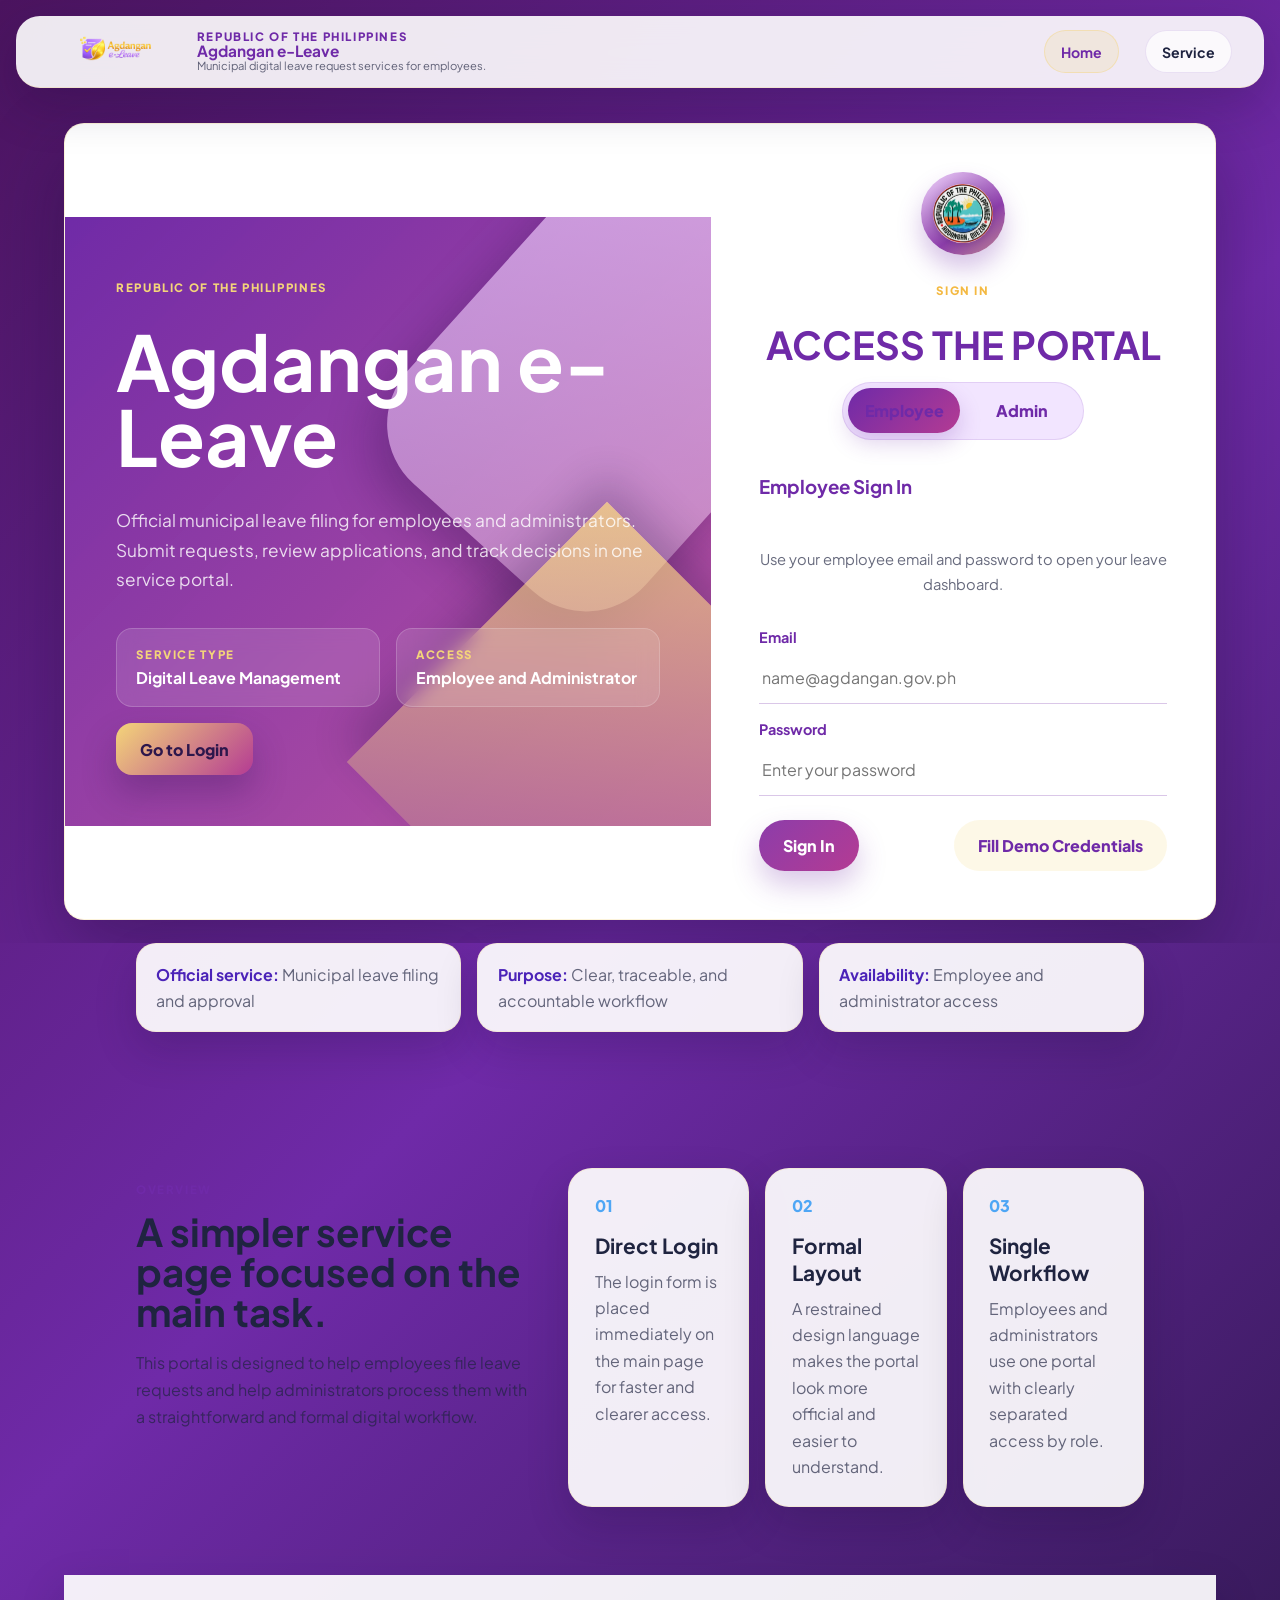
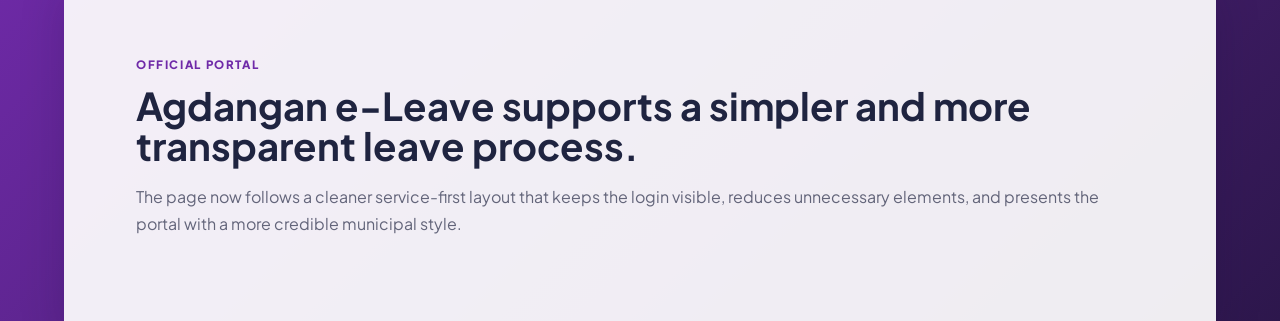
==== commit feeed147: "Apply login design to home" ====
--- a/index.html
+++ b/index.html
@@ -52,6 +52,9 @@
         </section>
 
         <section class="service-auth-card hero-login-card" id="service" aria-label="Login form">
+          <div class="service-auth-icon" aria-hidden="true">
+            <img src="/assets/images/agdangan-seal.webp" alt="">
+          </div>
           <p class="section-label">Sign In</p>
           <h3 class="service-auth-heading">Access the portal</h3>
           <div class="status-banner" id="config-status"></div>
--- a/assets/css/styles.css
+++ b/assets/css/styles.css
@@ -658,6 +658,548 @@
   background: linear-gradient(180deg, rgba(255, 255, 255, 0.96), rgba(245, 241, 255, 0.92));
 }
 
+.auth-page {
+  min-height: 100vh;
+  background: linear-gradient(135deg, #4b145f 0%, #6f2aa8 48%, #2d174c 100%);
+}
+
+.auth-page .site-header {
+  width: min(100% - 2rem, 84rem);
+  margin: 1rem auto 0;
+  border-radius: 24px;
+  background: rgba(255, 255, 255, 0.9);
+  border-color: rgba(244, 213, 121, 0.28);
+  box-shadow: 0 18px 48px rgba(24, 9, 48, 0.22);
+}
+
+.auth-page .brand-copy h1,
+.auth-page .eyebrow,
+.auth-page .section-label {
+  color: #6f2aa8;
+}
+
+.auth-page .app-layout {
+  position: relative;
+  grid-template-columns: minmax(280px, 0.88fr) minmax(320px, 1.12fr);
+  gap: 0;
+  width: min(100% - 2rem, 58rem);
+  min-height: 34rem;
+  margin: 2.2rem auto 0;
+  padding: 0;
+  overflow: hidden;
+  border: 1px solid rgba(244, 213, 121, 0.28);
+  border-radius: 18px;
+  background: #ffffff;
+  box-shadow: 0 28px 70px rgba(20, 8, 40, 0.32);
+}
+
+.auth-page .auth-copy {
+  position: relative;
+  display: grid;
+  align-content: center;
+  min-height: 34rem;
+  padding: 3rem 2.5rem;
+  overflow: hidden;
+  background:
+    linear-gradient(135deg, rgba(111, 42, 168, 0.94), rgba(198, 91, 164, 0.88)),
+    #7c2b91;
+  color: #ffffff;
+}
+
+.auth-page .auth-copy::before,
+.auth-page .auth-copy::after {
+  position: absolute;
+  content: "";
+  inset: auto;
+  pointer-events: none;
+}
+
+.auth-page .auth-copy::before {
+  top: -7rem;
+  right: -5.5rem;
+  width: 18rem;
+  height: 30rem;
+  border-radius: 0 0 5rem 5rem;
+  background: linear-gradient(135deg, rgba(239, 206, 255, 0.74), rgba(255, 255, 255, 0.32));
+  transform: rotate(42deg);
+  box-shadow: 0 24px 46px rgba(31, 12, 64, 0.28);
+}
+
+.auth-page .auth-copy::after {
+  right: -5rem;
+  bottom: -7rem;
+  width: 22rem;
+  height: 22rem;
+  background: linear-gradient(135deg, rgba(244, 213, 121, 0.72), rgba(140, 61, 170, 0.42));
+  transform: rotate(45deg);
+  box-shadow: -18px -18px 40px rgba(31, 12, 64, 0.24);
+}
+
+.auth-copy-inner {
+  position: relative;
+  z-index: 1;
+  display: grid;
+  gap: 0.8rem;
+  max-width: 18rem;
+}
+
+.auth-seal {
+  width: 5.2rem;
+  height: 5.2rem;
+  object-fit: contain;
+  padding: 0.6rem;
+  border-radius: 50%;
+  background: rgba(255, 255, 255, 0.92);
+  box-shadow: 0 18px 34px rgba(31, 12, 64, 0.24);
+}
+
+.auth-page .auth-copy .section-label {
+  color: #f4d579;
+}
+
+.auth-page .auth-copy h2 {
+  margin: 0;
+  color: #ffffff;
+  font-size: clamp(2.4rem, 4vw, 3.8rem);
+  line-height: 1;
+}
+
+.auth-page .auth-copy p {
+  margin: 0;
+  max-width: 17rem;
+  color: rgba(255, 255, 255, 0.82);
+}
+
+.auth-page .auth-grid {
+  position: relative;
+  z-index: 1;
+  grid-template-columns: 1fr;
+  gap: 0.75rem;
+  margin-top: 2rem;
+}
+
+.auth-page .mini-card {
+  min-width: 0;
+  padding: 0.9rem 1rem;
+  border-color: rgba(255, 255, 255, 0.18);
+  border-radius: 14px;
+  background: rgba(255, 255, 255, 0.12);
+  box-shadow: none;
+  backdrop-filter: blur(10px);
+}
+
+.auth-page .mini-card strong {
+  color: #ffffff;
+}
+
+.auth-page .mini-card span {
+  color: rgba(255, 255, 255, 0.76);
+}
+
+.auth-page .status-banner {
+  position: relative;
+  z-index: 1;
+  margin-top: 1rem;
+  padding: 0.85rem 1rem;
+  border-color: rgba(244, 213, 121, 0.24);
+  border-radius: 14px;
+  background: rgba(255, 255, 255, 0.14);
+  box-shadow: none;
+  color: #fff4c4;
+}
+
+.auth-page .auth-card {
+  align-content: center;
+  min-height: 34rem;
+  padding: 3rem 4rem;
+  border: 0;
+  border-radius: 0;
+  background: #ffffff;
+  box-shadow: none;
+}
+
+.auth-icon {
+  display: grid;
+  place-items: center;
+  justify-self: center;
+  width: 5.1rem;
+  height: 5.1rem;
+  margin-bottom: 0.25rem;
+  border-radius: 50%;
+  overflow: hidden;
+  background: linear-gradient(145deg, #f3d9ff, #8c3daa 62%, #f4d579 140%);
+  box-shadow: 0 14px 24px rgba(111, 42, 168, 0.28);
+}
+
+.auth-icon img {
+  width: 3.6rem;
+  height: 3.6rem;
+  border-radius: 50%;
+  object-fit: contain;
+  filter: drop-shadow(0 2px 4px rgba(36, 16, 64, 0.22));
+}
+
+.auth-page .auth-form h3 {
+  margin: 0;
+  text-align: center;
+  color: #6f2aa8;
+  font-size: 1.45rem;
+  text-transform: uppercase;
+}
+
+.auth-page .auth-form .muted {
+  margin: 0 0 0.5rem;
+  text-align: center;
+}
+
+.auth-page .role-switch {
+  justify-self: center;
+  margin-bottom: 0.5rem;
+  padding: 0.28rem;
+  border: 1px solid rgba(111, 42, 168, 0.12);
+  border-radius: 999px;
+  background: #f2e5ff;
+}
+
+.auth-page .role-switch button {
+  min-width: 7rem;
+  border-radius: 999px;
+  color: #6f2aa8;
+}
+
+.auth-page .role-switch button.active {
+  background: linear-gradient(135deg, #6f2aa8, #b43b93);
+  box-shadow: 0 10px 22px rgba(111, 42, 168, 0.22);
+}
+
+.auth-page .field label {
+  color: #6f2aa8;
+}
+
+.auth-page .field input {
+  border-width: 0 0 1px;
+  border-color: rgba(111, 42, 168, 0.26);
+  border-radius: 0;
+  padding: 0.9rem 0.2rem;
+  background: transparent;
+}
+
+.auth-page .field input:focus {
+  box-shadow: 0 3px 0 rgba(244, 213, 121, 0.78);
+}
+
+.auth-page .form-actions {
+  justify-content: space-between;
+  align-items: center;
+  padding-top: 0.6rem;
+}
+
+.auth-page .button-primary {
+  border-radius: 999px;
+  background: linear-gradient(135deg, #8c3daa, #b43b93);
+  box-shadow: 0 14px 28px rgba(111, 42, 168, 0.26);
+}
+
+.auth-page .button-muted {
+  border-radius: 999px;
+  background: rgba(244, 213, 121, 0.18);
+  color: #6f2aa8;
+}
+
+.landing-page {
+  min-height: 100vh;
+  background: linear-gradient(135deg, #4b145f 0%, #6f2aa8 48%, #2d174c 100%);
+}
+
+.landing-page .site-header,
+.auth-page .site-header {
+  min-height: 72px;
+  max-height: 72px;
+  overflow: visible;
+}
+
+.landing-page .site-header {
+  width: min(100% - 2rem, 84rem);
+  margin: 1rem auto 0;
+  border-radius: 24px;
+  background: rgba(255, 255, 255, 0.9);
+  border-color: rgba(244, 213, 121, 0.28);
+  box-shadow: 0 18px 48px rgba(24, 9, 48, 0.22);
+}
+
+.landing-page .brand-logo,
+.auth-page .brand-logo {
+  transform: scale(1.2);
+  transform-origin: left center;
+}
+
+.landing-page .brand-copy {
+  margin-left: 0.9rem;
+}
+
+.auth-page .brand-copy {
+  margin-left: 0.9rem;
+}
+
+.landing-page .brand-copy h1 {
+  color: #6f2aa8;
+}
+
+.landing-page .eyebrow,
+.landing-page .section-label,
+.landing-page .card-label {
+  color: #6f2aa8;
+}
+
+.landing-page .site-nav a {
+  border-color: rgba(111, 42, 168, 0.12);
+}
+
+.landing-page .site-nav a.active,
+.landing-page .site-nav a:hover {
+  color: #6f2aa8;
+  background: rgba(244, 213, 121, 0.18);
+  border-color: rgba(244, 213, 121, 0.42);
+}
+
+.landing-page .hero {
+  min-height: calc(100vh - 6.5rem);
+  padding: 2.2rem 2rem 1.4rem;
+}
+
+.landing-page .hero-shell {
+  position: relative;
+  grid-template-columns: minmax(320px, 1fr) minmax(340px, 0.78fr);
+  gap: 0;
+  width: min(100%, 72rem);
+  min-height: 35rem;
+  padding: 0;
+  overflow: hidden;
+  border: 1px solid rgba(244, 213, 121, 0.28);
+  border-radius: 20px;
+  background: #ffffff;
+  box-shadow: 0 30px 74px rgba(20, 8, 40, 0.34);
+}
+
+.landing-page .hero-copy {
+  position: relative;
+  display: grid;
+  align-content: center;
+  max-width: none;
+  min-height: 35rem;
+  padding: 3.2rem;
+  overflow: hidden;
+  background:
+    linear-gradient(135deg, rgba(111, 42, 168, 0.94), rgba(198, 91, 164, 0.88)),
+    #7c2b91;
+  color: #ffffff;
+}
+
+.landing-page .hero-copy::before,
+.landing-page .hero-copy::after {
+  position: absolute;
+  content: "";
+  pointer-events: none;
+}
+
+.landing-page .hero-copy::before {
+  top: -7rem;
+  right: -5.5rem;
+  width: 20rem;
+  height: 31rem;
+  border-radius: 0 0 5rem 5rem;
+  background: linear-gradient(135deg, rgba(239, 206, 255, 0.72), rgba(255, 255, 255, 0.3));
+  transform: rotate(42deg);
+  box-shadow: 0 24px 46px rgba(31, 12, 64, 0.28);
+}
+
+.landing-page .hero-copy::after {
+  right: -5rem;
+  bottom: -7.5rem;
+  width: 23rem;
+  height: 23rem;
+  background: linear-gradient(135deg, rgba(244, 213, 121, 0.72), rgba(140, 61, 170, 0.42));
+  transform: rotate(45deg);
+  box-shadow: -18px -18px 40px rgba(31, 12, 64, 0.24);
+}
+
+.landing-page .hero-copy > * {
+  position: relative;
+  z-index: 1;
+}
+
+.landing-page .hero-kicker {
+  color: #f4d579;
+}
+
+.landing-page .hero-copy h2 {
+  color: #ffffff;
+  font-size: clamp(3.2rem, 6vw, 5.4rem);
+}
+
+.landing-page .hero-text {
+  color: rgba(255, 255, 255, 0.82);
+}
+
+.landing-page .hero-meta {
+  max-width: 36rem;
+}
+
+.landing-page .hero-meta div {
+  border-color: rgba(255, 255, 255, 0.18);
+  border-radius: 16px;
+  background: rgba(255, 255, 255, 0.12);
+  box-shadow: none;
+  backdrop-filter: blur(10px);
+}
+
+.landing-page .hero-meta .card-label {
+  color: #f4d579;
+}
+
+.landing-page .hero-meta strong {
+  color: #ffffff;
+}
+
+.landing-page .hero-actions .button-primary {
+  background: linear-gradient(135deg, #f4d579, #b43b93);
+  color: #2d174c;
+  box-shadow: 0 18px 34px rgba(48, 18, 78, 0.28);
+}
+
+.landing-page .service-auth-card {
+  align-content: center;
+  justify-self: stretch;
+  width: 100%;
+  min-height: 35rem;
+  padding: 3rem;
+  border: 0;
+  border-radius: 0;
+  background: #ffffff;
+  color: var(--ink);
+  box-shadow: none;
+}
+
+.service-auth-icon {
+  display: grid;
+  place-items: center;
+  justify-self: center;
+  width: 5.2rem;
+  height: 5.2rem;
+  border-radius: 50%;
+  overflow: hidden;
+  background: linear-gradient(145deg, #f3d9ff, #8c3daa 62%, #f4d579 140%);
+  box-shadow: 0 14px 24px rgba(111, 42, 168, 0.28);
+}
+
+.service-auth-icon img {
+  width: 3.7rem;
+  height: 3.7rem;
+  border-radius: 50%;
+  object-fit: contain;
+  filter: drop-shadow(0 2px 4px rgba(36, 16, 64, 0.22));
+}
+
+.landing-page .service-auth-card .section-label {
+  justify-self: center;
+  color: #f4b942;
+}
+
+.landing-page .service-auth-heading {
+  margin: 0;
+  text-align: center;
+  color: #6f2aa8;
+  text-transform: uppercase;
+}
+
+.landing-page .service-auth-card .auth-form h3,
+.landing-page .service-auth-card .field label {
+  color: #6f2aa8;
+}
+
+.landing-page .service-auth-card .muted {
+  color: var(--ink-soft);
+  text-align: center;
+}
+
+.landing-page .service-auth-card .status-banner {
+  margin: 0;
+  padding: 0.85rem 1rem;
+  border-color: rgba(244, 213, 121, 0.24);
+  border-radius: 14px;
+  background: rgba(244, 213, 121, 0.12);
+  box-shadow: none;
+  color: #6f2aa8;
+}
+
+.landing-page .service-auth-card .role-switch {
+  justify-self: center;
+  border: 1px solid rgba(111, 42, 168, 0.12);
+  border-radius: 999px;
+  background: #f2e5ff;
+}
+
+.landing-page .service-auth-card .role-switch button {
+  min-width: 7rem;
+  border-radius: 999px;
+  color: #6f2aa8;
+}
+
+.landing-page .service-auth-card .role-switch button.active {
+  background: linear-gradient(135deg, #6f2aa8, #b43b93);
+  box-shadow: 0 10px 22px rgba(111, 42, 168, 0.22);
+}
+
+.landing-page .service-auth-form .field input {
+  border-width: 0 0 1px;
+  border-color: rgba(111, 42, 168, 0.26);
+  border-radius: 0;
+  padding: 0.9rem 0.2rem;
+  background: transparent;
+}
+
+.landing-page .service-auth-form .field input:focus {
+  box-shadow: 0 3px 0 rgba(244, 213, 121, 0.78);
+}
+
+.landing-page .service-auth-form .form-actions {
+  justify-content: space-between;
+}
+
+.landing-page .service-auth-form .button-primary {
+  border-radius: 999px;
+  background: linear-gradient(135deg, #8c3daa, #b43b93);
+  color: #ffffff;
+  box-shadow: 0 14px 28px rgba(111, 42, 168, 0.26);
+}
+
+.landing-page .service-auth-form .button-muted {
+  border-radius: 999px;
+  background: rgba(244, 213, 121, 0.18);
+  color: #6f2aa8;
+}
+
+.landing-page .trust-strip,
+.landing-page .overview-section,
+.landing-page .closing-section {
+  position: relative;
+  z-index: 1;
+}
+
+.landing-page .trust-strip p,
+.landing-page .overview-card,
+.landing-page .closing-section,
+.landing-page .overview-copy {
+  border-color: rgba(244, 213, 121, 0.22);
+}
+
+.landing-page .trust-strip p,
+.landing-page .overview-card,
+.landing-page .closing-section {
+  background: rgba(255, 255, 255, 0.92);
+  box-shadow: 0 18px 42px rgba(24, 9, 48, 0.18);
+}
+
 .status-banner {
   margin-top: 1.5rem;
   color: var(--navy);
@@ -1000,8 +1542,8 @@
 }
 
 .leave-paper-seal {
-  width: 44px;
-  height: 44px;
+  width: 40px;
+  height: 40px;
   object-fit: contain;
 }
 
@@ -1117,10 +1659,21 @@
   color: #111;
 }
 
+.leave-paper-officer .leave-paper-line,
+.leave-paper-authorized .leave-paper-line,
+.leave-paper-signature .leave-paper-line {
+  font-weight: 800;
+}
+
 .leave-paper-inline-fields {
   display: grid;
   grid-template-columns: repeat(3, minmax(0, 1fr));
   gap: 0.45rem;
+}
+
+.leave-paper-inline-fields .leave-paper-input {
+  font-weight: 800;
+  text-transform: uppercase;
 }
 
 .leave-paper-inline-line {
@@ -1191,7 +1744,7 @@
 }
 
 .leave-paper-panel legend {
-  padding: 0 0.25rem;
+  padding: 0.32rem 0.25rem 0;
   font-size: 0.62rem;
   font-weight: 400;
   letter-spacing: 0.02em;
@@ -1333,6 +1886,20 @@
   padding-bottom: 0.1rem;
 }
 
+.leave-paper-signature-input {
+  width: min(100%, 18rem);
+  margin: 0 auto;
+  font-size: 0.62rem;
+  font-weight: 800;
+  text-align: center;
+  text-transform: uppercase;
+}
+
+.leave-paper-officer .leave-paper-signature-input,
+.leave-paper-authorized .leave-paper-signature-input {
+  font-weight: 800;
+}
+
 .leave-paper-readonly-centered {
   text-align: center;
 }
@@ -1375,6 +1942,10 @@
   display: grid;
   gap: 0.2rem;
   margin-bottom: 0.5rem;
+}
+
+.leave-paper-panel:last-child .leave-paper-subgroup:nth-of-type(n + 2) {
+  padding-top: 0.35rem;
 }
 
 .leave-paper-subgroup.is-disabled {
@@ -1441,6 +2012,11 @@
 .leave-paper-tight-field {
   width: 100%;
   max-width: 100%;
+}
+
+.leave-paper-tight-field .leave-paper-input,
+.leave-paper-tight-field .leave-paper-readonly {
+  text-align: center;
 }
 
 .leave-paper-subline-group {
@@ -1557,7 +2133,7 @@
   width: 8.5rem;
   margin-left: 0.35rem;
   border-bottom: 1px solid rgba(20, 20, 20, 0.78);
-  vertical-align: middle;
+  vertical-align: -0.18rem;
 }
 
 .leave-paper-credit-table {
@@ -1607,7 +2183,13 @@
 
 .leave-paper-approval-item {
   font-size: 0.66rem;
+  font-weight: 400;
   line-height: 1.25;
+}
+
+.leave-paper-row-bottom .leave-paper-label,
+.leave-paper-row-bottom .leave-paper-approval-item .leave-paper-input {
+  font-weight: 400;
 }
 
 .leave-paper-inline-blank {
@@ -1901,8 +2483,8 @@
 }
 
 .admin-request-paper .leave-paper-seal {
-  width: 4.2rem;
-  height: 4.2rem;
+  width: 3.8rem;
+  height: 3.8rem;
 }
 
 .admin-request-paper .leave-paper-heading {
@@ -2509,6 +3091,23 @@
     width: min(100%, 12rem);
     margin: 0.75rem 0 0 auto;
   }
+
+  .landing-page .hero-shell {
+    grid-template-columns: 1fr;
+  }
+
+  .landing-page .hero-copy,
+  .landing-page .service-auth-card {
+    min-height: 0;
+  }
+
+  .landing-page .hero-copy {
+    padding: 2.5rem;
+  }
+
+  .landing-page .service-auth-card {
+    padding: 2.5rem;
+  }
 }
 
 @media (max-width: 1080px) {
@@ -2551,6 +3150,135 @@
     min-width: 0;
   }
 
+  .auth-page .site-header {
+    width: calc(100vw - 1rem);
+    margin-top: 0.5rem;
+    border-radius: 18px;
+  }
+
+  .landing-page .site-header {
+    width: calc(100vw - 1rem);
+    max-height: none;
+    margin-top: 0.5rem;
+    border-radius: 18px;
+  }
+
+  .auth-page .app-layout {
+    width: calc(100vw - 1rem);
+    min-height: 0;
+    margin-top: 0.75rem;
+    border-radius: 18px;
+  }
+
+  .auth-page .auth-copy,
+  .auth-page .auth-card {
+    min-height: 0;
+    padding: 1.25rem;
+  }
+
+  .auth-page .auth-copy::before {
+    top: -9rem;
+    right: -9rem;
+  }
+
+  .auth-page .auth-copy::after {
+    right: -9rem;
+    bottom: -10rem;
+  }
+
+  .auth-copy-inner {
+    max-width: 100%;
+  }
+
+  .auth-page .auth-copy h2 {
+    font-size: 2.2rem;
+  }
+
+  .auth-page .auth-grid {
+    margin-top: 1rem;
+  }
+
+  .auth-page .auth-card {
+    gap: 0.85rem;
+  }
+
+  .auth-icon {
+    width: 4.4rem;
+    height: 4.4rem;
+  }
+
+  .auth-icon img {
+    width: 3rem;
+    height: 3rem;
+  }
+
+  .auth-page .role-switch {
+    width: 100%;
+  }
+
+  .auth-page .role-switch button {
+    min-width: 0;
+    flex: 1 1 0;
+  }
+
+  .auth-page .form-actions {
+    display: grid;
+  }
+
+  .auth-page .form-actions .button {
+    width: 100%;
+  }
+
+  .landing-page .brand-logo,
+  .auth-page .brand-logo {
+    transform: scale(1.08);
+  }
+
+  .landing-page .hero {
+    padding-top: 0.75rem;
+  }
+
+  .landing-page .hero-shell {
+    width: calc(100vw - 1rem);
+    border-radius: 18px;
+  }
+
+  .landing-page .hero-copy,
+  .landing-page .service-auth-card {
+    padding: 1.25rem;
+  }
+
+  .landing-page .hero-copy::before {
+    top: -9rem;
+    right: -9rem;
+  }
+
+  .landing-page .hero-copy::after {
+    right: -9rem;
+    bottom: -10rem;
+  }
+
+  .landing-page .hero-copy h2 {
+    font-size: 2.5rem;
+  }
+
+  .landing-page .service-auth-card .role-switch {
+    width: 100%;
+  }
+
+  .landing-page .service-auth-card .role-switch button {
+    min-width: 0;
+    flex: 1 1 0;
+  }
+
+  .landing-page .service-auth-form .form-actions {
+    display: grid;
+  }
+
+  .landing-page .service-auth-form .button {
+    width: 100%;
+  }
+
   .page-shell,
   .hero,
   .trust-strip,
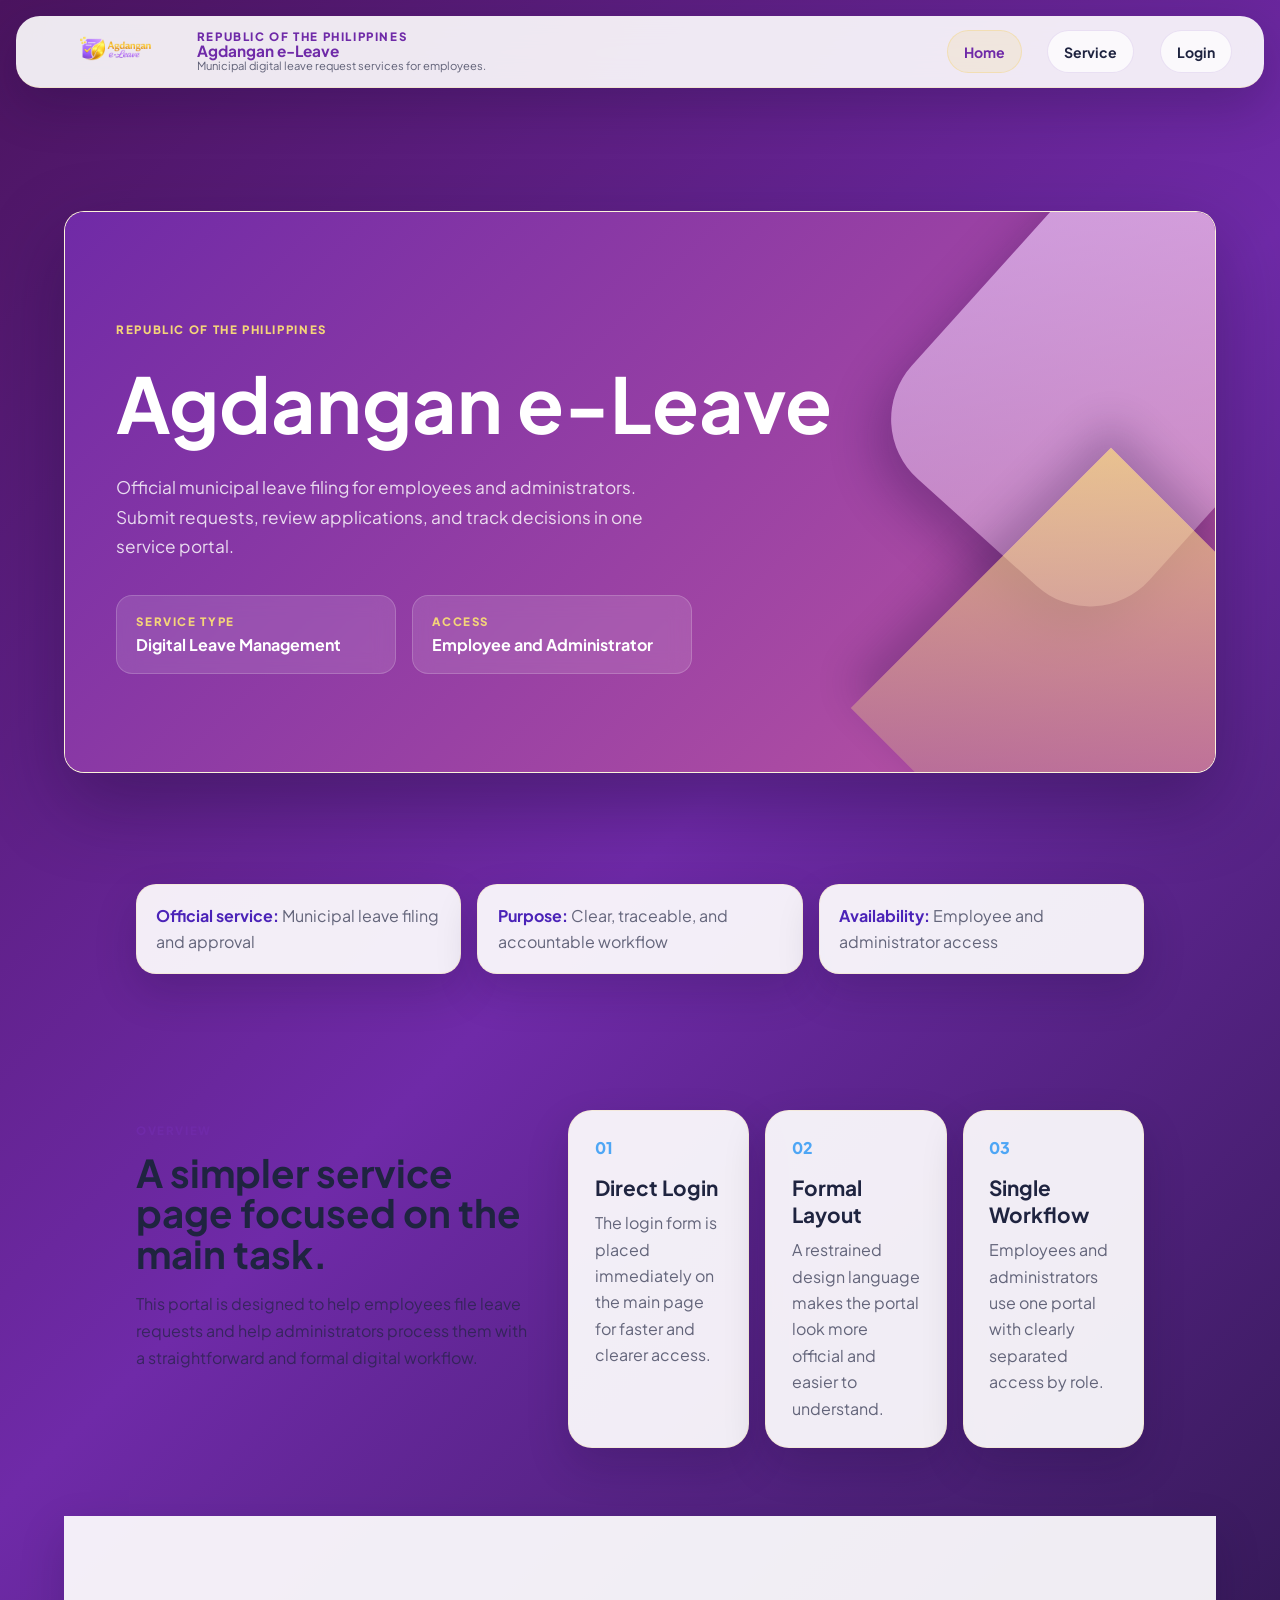
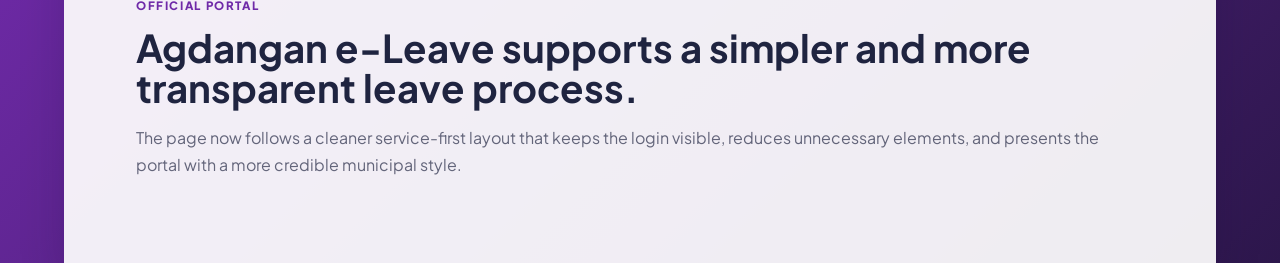
==== commit 59067dd5: "Move home login to navigation" ====
--- a/index.html
+++ b/index.html
@@ -23,6 +23,7 @@
     <nav class="site-nav" aria-label="Primary navigation">
       <a href="#home" class="active">Home</a>
       <a href="#service">Service</a>
+      <a href="/login">Login</a>
     </nav>
   </header>
 
@@ -46,49 +47,6 @@
               <strong>Employee and Administrator</strong>
             </div>
           </div>
-          <div class="hero-actions">
-            <a href="/login" class="button button-primary">Go to Login</a>
-          </div>
-        </section>
-
-        <section class="service-auth-card hero-login-card" id="service" aria-label="Login form">
-          <div class="service-auth-icon" aria-hidden="true">
-            <img src="/assets/images/agdangan-seal.webp" alt="">
-          </div>
-          <p class="section-label">Sign In</p>
-          <h3 class="service-auth-heading">Access the portal</h3>
-          <div class="status-banner" id="config-status"></div>
-
-          <div class="service-auth-role-wrap">
-            <div class="role-switch" aria-label="Select login role">
-              <button type="button" class="active" data-role-switch="employee">Employee</button>
-              <button type="button" data-role-switch="admin">Admin</button>
-            </div>
-
-            <form class="auth-form service-auth-form" id="login-form">
-              <h3 id="auth-title">Employee Sign In</h3>
-              <p class="muted" id="auth-subtitle">Use your employee email and password to open your leave dashboard.</p>
-
-              <div class="field-grid">
-                <div class="field field-full">
-                  <label for="email">Email</label>
-                  <input id="email" name="email" type="email" placeholder="name@agdangan.gov.ph" required>
-                </div>
-
-                <div class="field field-full">
-                  <label for="password">Password</label>
-                  <input id="password" name="password" type="password" placeholder="Enter your password" required>
-                </div>
-              </div>
-
-              <input id="selected-role" name="selectedRole" type="hidden" value="employee">
-
-              <div class="form-actions">
-                <button type="submit" class="button button-primary">Sign In</button>
-                <button type="button" class="button button-muted" id="demo-fill">Fill Demo Credentials</button>
-              </div>
-            </form>
-          </div>
         </section>
       </div>
     </section>
@@ -99,7 +57,7 @@
       <p><strong>Availability:</strong> Employee and administrator access</p>
     </section>
 
-    <section class="overview-section">
+    <section class="overview-section" id="service">
       <div class="overview-copy">
         <p class="section-label">Overview</p>
         <h3>A simpler service page focused on the main task.</h3>
--- a/assets/css/styles.css
+++ b/assets/css/styles.css
@@ -684,7 +684,7 @@
   gap: 0;
   width: min(100% - 2rem, 58rem);
   min-height: 34rem;
-  margin: 2.2rem auto 0;
+  margin: 2.2rem auto;
   padding: 0;
   overflow: hidden;
   border: 1px solid rgba(244, 213, 121, 0.28);
@@ -969,7 +969,7 @@
 
 .landing-page .hero-shell {
   position: relative;
-  grid-template-columns: minmax(320px, 1fr) minmax(340px, 0.78fr);
+  grid-template-columns: 1fr;
   gap: 0;
   width: min(100%, 72rem);
   min-height: 35rem;
@@ -995,6 +995,10 @@
   color: #ffffff;
 }
 
+.landing-page .hero-copy .hero-actions {
+  display: none;
+}
+
 .landing-page .hero-copy::before,
 .landing-page .hero-copy::after {
   position: absolute;
@@ -1065,118 +1069,6 @@
   background: linear-gradient(135deg, #f4d579, #b43b93);
   color: #2d174c;
   box-shadow: 0 18px 34px rgba(48, 18, 78, 0.28);
-}
-
-.landing-page .service-auth-card {
-  align-content: center;
-  justify-self: stretch;
-  width: 100%;
-  min-height: 35rem;
-  padding: 3rem;
-  border: 0;
-  border-radius: 0;
-  background: #ffffff;
-  color: var(--ink);
-  box-shadow: none;
-}
-
-.service-auth-icon {
-  display: grid;
-  place-items: center;
-  justify-self: center;
-  width: 5.2rem;
-  height: 5.2rem;
-  border-radius: 50%;
-  overflow: hidden;
-  background: linear-gradient(145deg, #f3d9ff, #8c3daa 62%, #f4d579 140%);
-  box-shadow: 0 14px 24px rgba(111, 42, 168, 0.28);
-}
-
-.service-auth-icon img {
-  width: 3.7rem;
-  height: 3.7rem;
-  border-radius: 50%;
-  object-fit: contain;
-  filter: drop-shadow(0 2px 4px rgba(36, 16, 64, 0.22));
-}
-
-.landing-page .service-auth-card .section-label {
-  justify-self: center;
-  color: #f4b942;
-}
-
-.landing-page .service-auth-heading {
-  margin: 0;
-  text-align: center;
-  color: #6f2aa8;
-  text-transform: uppercase;
-}
-
-.landing-page .service-auth-card .auth-form h3,
-.landing-page .service-auth-card .field label {
-  color: #6f2aa8;
-}
-
-.landing-page .service-auth-card .muted {
-  color: var(--ink-soft);
-  text-align: center;
-}
-
-.landing-page .service-auth-card .status-banner {
-  margin: 0;
-  padding: 0.85rem 1rem;
-  border-color: rgba(244, 213, 121, 0.24);
-  border-radius: 14px;
-  background: rgba(244, 213, 121, 0.12);
-  box-shadow: none;
-  color: #6f2aa8;
-}
-
-.landing-page .service-auth-card .role-switch {
-  justify-self: center;
-  border: 1px solid rgba(111, 42, 168, 0.12);
-  border-radius: 999px;
-  background: #f2e5ff;
-}
-
-.landing-page .service-auth-card .role-switch button {
-  min-width: 7rem;
-  border-radius: 999px;
-  color: #6f2aa8;
-}
-
-.landing-page .service-auth-card .role-switch button.active {
-  background: linear-gradient(135deg, #6f2aa8, #b43b93);
-  box-shadow: 0 10px 22px rgba(111, 42, 168, 0.22);
-}
-
-.landing-page .service-auth-form .field input {
-  border-width: 0 0 1px;
-  border-color: rgba(111, 42, 168, 0.26);
-  border-radius: 0;
-  padding: 0.9rem 0.2rem;
-  background: transparent;
-}
-
-.landing-page .service-auth-form .field input:focus {
-  box-shadow: 0 3px 0 rgba(244, 213, 121, 0.78);
-}
-
-.landing-page .service-auth-form .form-actions {
-  justify-content: space-between;
-}
-
-.landing-page .service-auth-form .button-primary {
-  border-radius: 999px;
-  background: linear-gradient(135deg, #8c3daa, #b43b93);
-  color: #ffffff;
-  box-shadow: 0 14px 28px rgba(111, 42, 168, 0.26);
-}
-
-.landing-page .service-auth-form .button-muted {
-  border-radius: 999px;
-  background: rgba(244, 213, 121, 0.18);
-  color: #6f2aa8;
 }
 
 .landing-page .trust-strip,
@@ -3096,16 +2988,11 @@
     grid-template-columns: 1fr;
   }
 
-  .landing-page .hero-copy,
-  .landing-page .service-auth-card {
+  .landing-page .hero-copy {
     min-height: 0;
   }
 
   .landing-page .hero-copy {
-    padding: 2.5rem;
-  }
-
-  .landing-page .service-auth-card {
     padding: 2.5rem;
   }
 }
@@ -3167,6 +3054,7 @@
     width: calc(100vw - 1rem);
     min-height: 0;
     margin-top: 0.75rem;
+    margin-bottom: 0.75rem;
     border-radius: 18px;
   }
 
@@ -3243,8 +3131,7 @@
     border-radius: 18px;
   }
 
-  .landing-page .hero-copy,
-  .landing-page .service-auth-card {
+  .landing-page .hero-copy {
     padding: 1.25rem;
   }
 
@@ -3260,23 +3147,6 @@
 
   .landing-page .hero-copy h2 {
     font-size: 2.5rem;
-  }
-
-  .landing-page .service-auth-card .role-switch {
-    width: 100%;
-  }
-
-  .landing-page .service-auth-card .role-switch button {
-    min-width: 0;
-    flex: 1 1 0;
-  }
-
-  .landing-page .service-auth-form .form-actions {
-    display: grid;
-  }
-
-  .landing-page .service-auth-form .button {
-    width: 100%;
   }
 
   .page-shell,
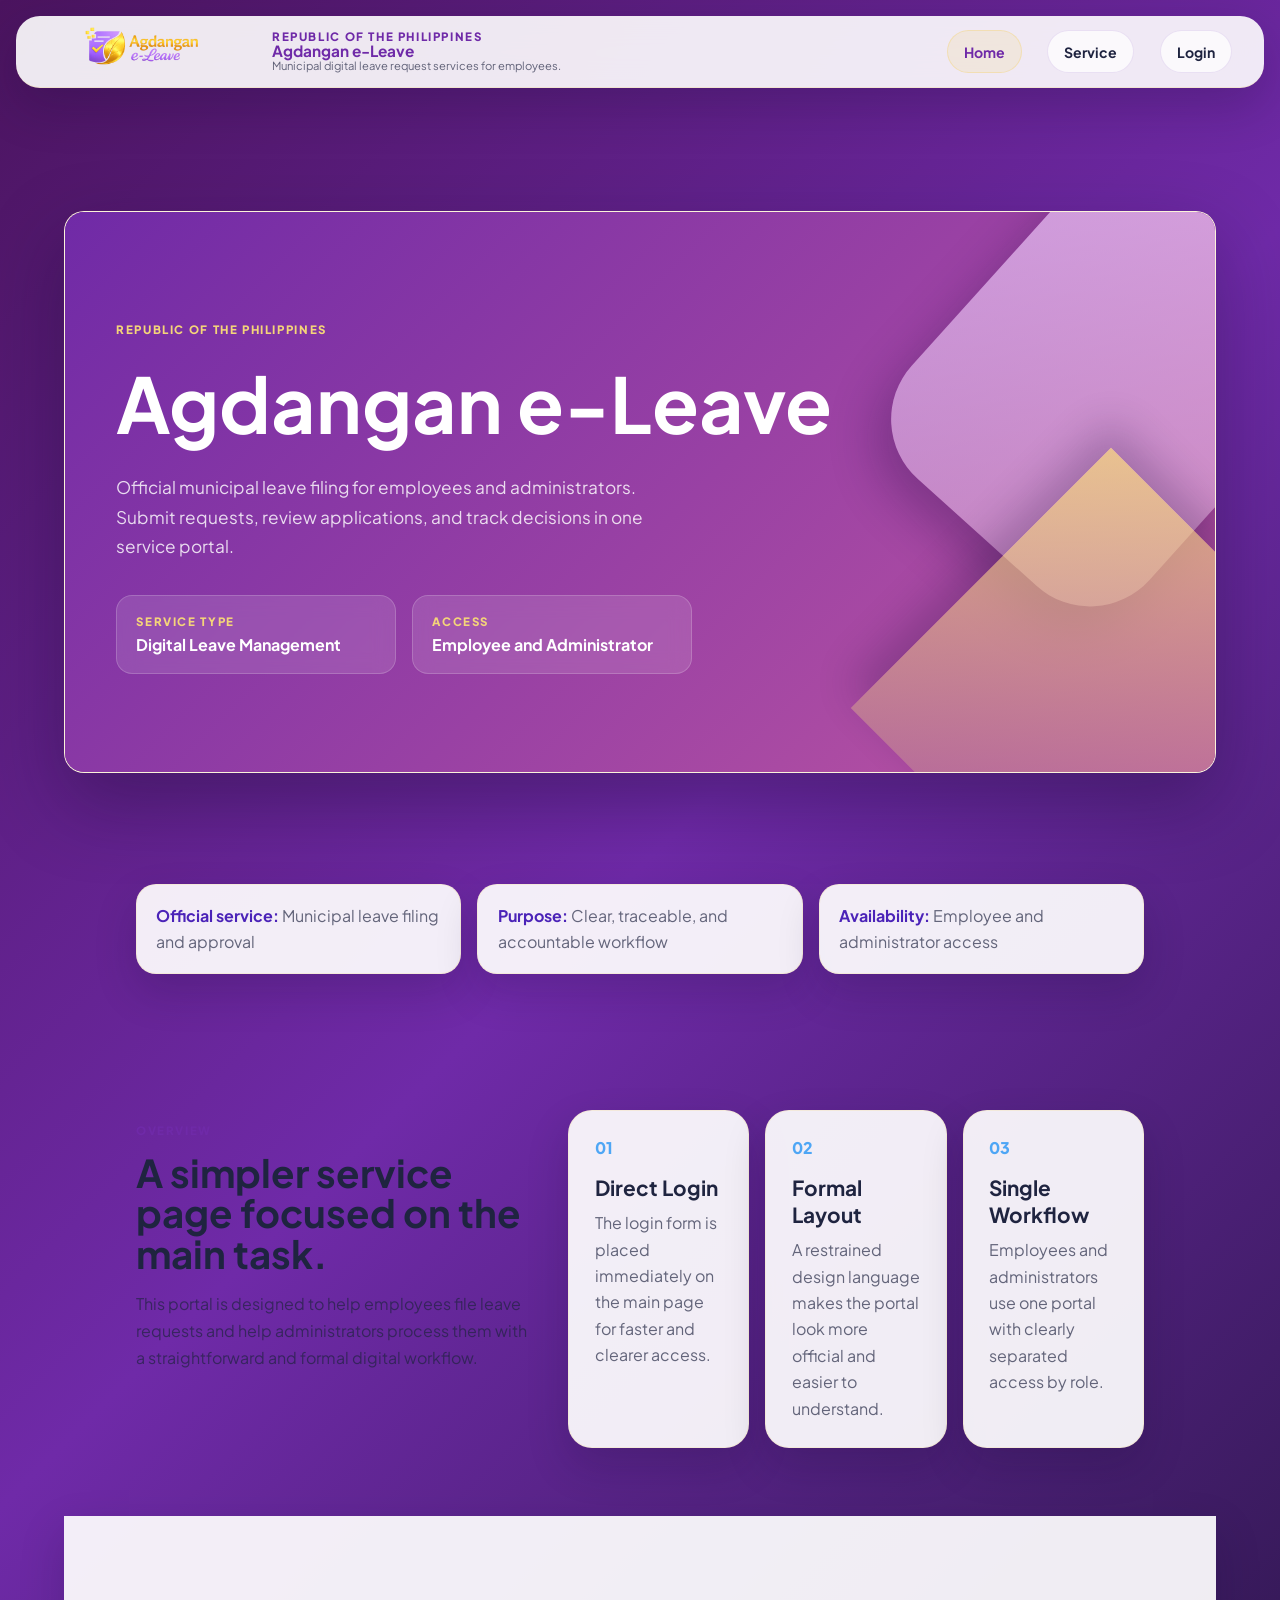
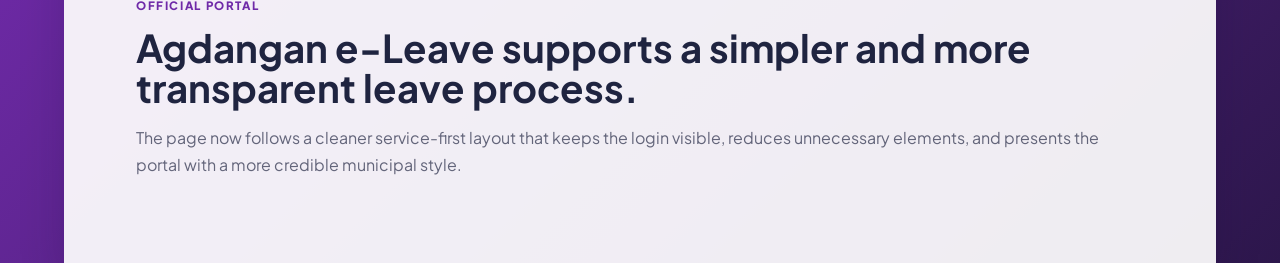
==== commit 91459c50: "Add hamburger menu for mobile navigation - Add burger button to all 6 page headers - CSS: 3-line ico" ====
--- a/index.html
+++ b/index.html
@@ -20,6 +20,7 @@
       </div>
     </a>
 
+    <button class="burger" aria-label="Open menu" data-burger><span></span><span></span><span></span></button>
     <nav class="site-nav" aria-label="Primary navigation">
       <a href="#home" class="active">Home</a>
       <a href="#service">Service</a>
--- a/assets/css/styles.css
+++ b/assets/css/styles.css
@@ -2,8 +2,8 @@
   --navy: #4b23b8;
   --blue: #4ea6f5;
   --blue-dark: #6f3df4;
-  --gold: #90cf3c;
-  --gold-strong: #68b335;
+  --gold: #f4d579;
+  --gold-strong: #d8a931;
   --mist: #f5f6fb;
   --ink: #1f2440;
   --ink-soft: rgba(31, 36, 64, 0.68);
@@ -11,12 +11,12 @@
   --panel: rgba(255, 255, 255, 0.92);
   --line: rgba(102, 79, 178, 0.12);
   --shadow: 0 18px 40px rgba(54, 36, 120, 0.12);
-  --success: #26a36d;
+  --success: #8c3daa;
   --danger: #e35b6b;
-  --teal: #27d3a2;
+  --teal: #b43b93;
   --violet-soft: #f0ebff;
   --blue-soft: #edf6ff;
-  --green-soft: #f2f8e8;
+  --gold-soft: #fff4c4;
 }
 
 * {
@@ -333,17 +333,20 @@
   align-items: center;
   justify-content: center;
   gap: 0.5rem;
-  padding: 0.95rem 1.5rem;
-  border-radius: 16px;
+  min-height: 2.8rem;
+  padding: 0.82rem 1.25rem;
+  border-radius: 14px;
   font-weight: 800;
-  border: 0;
+  border: 1px solid transparent;
   cursor: pointer;
   overflow: hidden;
-  transition: transform 180ms ease, box-shadow 180ms ease, background 180ms ease;
+  box-shadow: 0 10px 22px rgba(31, 12, 64, 0.14);
+  transition: transform 160ms ease, box-shadow 160ms ease, background 160ms ease, border-color 160ms ease;
 }
 
 .button:hover {
-  transform: translateY(-2px);
+  transform: translateY(-1px);
+  box-shadow: 0 14px 28px rgba(31, 12, 64, 0.18);
 }
 
 .button:disabled,
@@ -395,30 +398,33 @@
 }
 
 .button-primary {
-  background: linear-gradient(135deg, var(--navy) 0%, var(--blue-dark) 100%);
+  background: linear-gradient(135deg, #5b1f8d 0%, #8c2f8d 100%);
   color: #ffffff;
-  box-shadow: 0 16px 30px rgba(75, 35, 184, 0.24);
+  border-color: rgba(255, 255, 255, 0.18);
 }
 
 .button-secondary {
   background: #ffffff;
-  color: var(--navy);
-  border: 1px solid rgba(111, 61, 244, 0.14);
+  color: #4b145f;
+  border: 1px solid rgba(75, 20, 95, 0.24);
 }
 
 .button-muted {
-  background: var(--violet-soft);
-  color: var(--navy);
+  background: #eadcf7;
+  color: #4b145f;
+  border-color: rgba(75, 20, 95, 0.18);
 }
 
 .button-danger {
-  background: rgba(191, 61, 61, 0.12);
-  color: var(--danger);
+  background: #f7d9df;
+  color: #9d2638;
+  border-color: rgba(157, 38, 56, 0.2);
 }
 
 .button-success {
-  background: rgba(43, 138, 87, 0.12);
-  color: var(--success);
+  background: #f0ca55;
+  color: #3a1648;
+  border-color: rgba(75, 20, 95, 0.18);
 }
 
 .overview-section {
@@ -868,8 +874,8 @@
 }
 
 .auth-page .role-switch button.active {
-  background: linear-gradient(135deg, #6f2aa8, #b43b93);
-  box-shadow: 0 10px 22px rgba(111, 42, 168, 0.22);
+  background: linear-gradient(135deg, #5b1f8d, #8c2f8d);
+  box-shadow: 0 10px 22px rgba(75, 20, 95, 0.22);
 }
 
 .auth-page .field label {
@@ -896,14 +902,15 @@
 
 .auth-page .button-primary {
   border-radius: 999px;
-  background: linear-gradient(135deg, #8c3daa, #b43b93);
-  box-shadow: 0 14px 28px rgba(111, 42, 168, 0.26);
+  background: linear-gradient(135deg, #5b1f8d, #8c2f8d);
+  box-shadow: 0 12px 24px rgba(75, 20, 95, 0.22);
 }
 
 .auth-page .button-muted {
   border-radius: 999px;
-  background: rgba(244, 213, 121, 0.18);
-  color: #6f2aa8;
+  background: #f0ca55;
+  color: #3a1648;
+  border-color: rgba(75, 20, 95, 0.18);
 }
 
 .landing-page {
@@ -912,7 +919,10 @@
 }
 
 .landing-page .site-header,
-.auth-page .site-header {
+.auth-page .site-header,
+.admin-page .site-header,
+.credit-page .site-header,
+.employee-page .site-header {
   min-height: 72px;
   max-height: 72px;
   overflow: visible;
@@ -929,16 +939,22 @@
 
 .landing-page .brand-logo,
 .auth-page .brand-logo {
-  transform: scale(1.2);
+  position: absolute;
+  left: 1.1rem;
+  top: 50%;
+  z-index: 2;
+  width: 230px;
+  max-width: none;
+  transform: translateY(-50%);
   transform-origin: left center;
 }
 
 .landing-page .brand-copy {
-  margin-left: 0.9rem;
+  margin-left: 14rem;
 }
 
 .auth-page .brand-copy {
-  margin-left: 0.9rem;
+  margin-left: 14rem;
 }
 
 .landing-page .brand-copy h1 {
@@ -1066,9 +1082,9 @@
 }
 
 .landing-page .hero-actions .button-primary {
-  background: linear-gradient(135deg, #f4d579, #b43b93);
+  background: linear-gradient(135deg, #f4d579, #c26aa8);
   color: #2d174c;
-  box-shadow: 0 18px 34px rgba(48, 18, 78, 0.28);
+  box-shadow: 0 12px 26px rgba(48, 18, 78, 0.18);
 }
 
 .landing-page .trust-strip,
@@ -1122,7 +1138,7 @@
 }
 
 .role-switch button.active {
-  background: linear-gradient(135deg, var(--navy), var(--blue-dark));
+  background: linear-gradient(135deg, #5b1f8d, #8c2f8d);
   color: var(--white);
 }
 
@@ -1224,7 +1240,7 @@
 }
 
 .system-alert-success .system-alert-icon {
-  background: rgba(38, 163, 109, 0.12);
+  background: rgba(244, 213, 121, 0.2);
   color: var(--success);
 }
 
@@ -1318,11 +1334,11 @@
 }
 
 .stats-grid .stat-card:nth-child(3) {
-  background: linear-gradient(135deg, #1eb889, #27d3a2);
+  background: linear-gradient(135deg, #8c3daa, #b43b93);
 }
 
 .stats-grid .stat-card:nth-child(4) {
-  background: linear-gradient(135deg, #7fbe2f, #90cf3c);
+  background: linear-gradient(135deg, #d8a931, #f4d579);
 }
 
 .dashboard-card-wide {
@@ -2125,13 +2141,71 @@
 
 .request-list {
   display: grid;
-  gap: 1rem;
-  padding-left: 1.1rem;
+  gap: 0.85rem;
+  margin: 1.1rem 0 0;
+  padding: 0;
+  list-style: none;
 }
 
 .request-list li {
-  padding: 1rem 1rem 1rem 0.3rem;
-  border-bottom: 1px solid rgba(102, 79, 178, 0.08);
+  position: relative;
+  display: grid;
+  gap: 0.35rem;
+  padding: 1rem 1rem 1rem 1.15rem;
+  overflow: hidden;
+  border: 1px solid rgba(75, 20, 95, 0.1);
+  border-radius: 16px;
+  background: linear-gradient(135deg, rgba(255, 255, 255, 0.96), rgba(234, 220, 247, 0.68));
+  box-shadow: 0 12px 24px rgba(31, 12, 64, 0.08);
+}
+
+.request-list li::before {
+  position: absolute;
+  inset: 0 auto 0 0;
+  width: 0.28rem;
+  content: "";
+  background: linear-gradient(180deg, #f4d579, #8c2f8d);
+}
+
+.request-list li strong {
+  color: #4b145f;
+  font-size: 1rem;
+}
+
+.request-list li div {
+  color: var(--ink-soft);
+  font-size: 0.9rem;
+}
+
+.request-list .badge {
+  margin-top: 0.25rem;
+}
+
+.request-list .table-actions {
+  margin-top: 0.45rem;
+}
+
+.request-list .button {
+  min-height: 2.35rem;
+  padding: 0.58rem 0.9rem;
+}
+
+.request-summary-card {
+  align-self: start;
+  background:
+    linear-gradient(180deg, rgba(255, 255, 255, 0.96), rgba(255, 244, 196, 0.46)),
+    #ffffff;
+}
+
+.request-summary-card h3 {
+  margin-bottom: 0.35rem;
+}
+
+.request-summary-card .empty-state {
+  padding: 1.2rem;
+  border-style: dashed;
+  background: rgba(255, 255, 255, 0.74);
+  text-align: center;
 }
 
 .data-table {
@@ -2237,13 +2311,23 @@
 }
 
 .badge.pending {
-  background: rgba(144, 207, 60, 0.18);
-  color: #557f12;
+  background: rgba(244, 213, 121, 0.24);
+  color: #6f2aa8;
 }
 
 .badge.approved {
-  background: rgba(39, 211, 162, 0.16);
+  background: rgba(140, 61, 170, 0.14);
   color: var(--success);
+}
+
+.badge.admin-badge {
+  background: rgba(244, 213, 121, 0.26);
+  color: #4b145f;
+}
+
+.badge.employee-badge {
+  background: rgba(244, 213, 121, 0.26);
+  color: #4b145f;
 }
 
 .badge.rejected {
@@ -2918,6 +3002,265 @@
   gap: 0.9rem;
 }
 
+.account-settings-grid {
+  grid-template-columns: minmax(0, 48rem);
+}
+
+.admin-page,
+.credit-page,
+.employee-page {
+  min-height: 100vh;
+  background: linear-gradient(135deg, #4b145f 0%, #6f2aa8 48%, #2d174c 100%);
+}
+
+.admin-page .site-header,
+.credit-page .site-header,
+.employee-page .site-header {
+  width: min(100% - 2rem, 84rem);
+  border-radius: 24px;
+  background: rgba(255, 255, 255, 0.9);
+  border-color: rgba(244, 213, 121, 0.28);
+  box-shadow: 0 18px 48px rgba(24, 9, 48, 0.22);
+}
+
+.admin-page .brand-logo,
+.credit-page .brand-logo,
+.employee-page .brand-logo {
+  position: absolute;
+  left: 1.1rem;
+  top: 50%;
+  z-index: 2;
+  width: 230px;
+  max-width: none;
+  transform: translateY(-50%);
+  transform-origin: left center;
+}
+
+.admin-page .brand-copy,
+.credit-page .brand-copy,
+.employee-page .brand-copy {
+  margin-left: 14rem;
+}
+
+.admin-page .brand-copy h1,
+.credit-page .brand-copy h1,
+.employee-page .brand-copy h1,
+.admin-page .eyebrow,
+.credit-page .eyebrow,
+.employee-page .eyebrow,
+.admin-page .section-label,
+.credit-page .section-label,
+.employee-page .section-label,
+.admin-page .card-label,
+.credit-page .card-label,
+.employee-page .card-label,
+.admin-page .stat-label,
+.credit-page .stat-label,
+.employee-page .stat-label {
+  color: #6f2aa8;
+}
+
+.admin-page .utility-nav a,
+.credit-page .utility-nav a,
+.employee-page .utility-nav a,
+.admin-page .utility-nav button,
+.credit-page .utility-nav button,
+.employee-page .utility-nav button {
+  border-color: rgba(111, 42, 168, 0.12);
+}
+
+.admin-page .utility-nav a:hover,
+.admin-page .utility-nav a.active,
+.credit-page .utility-nav a:hover,
+.credit-page .utility-nav a.active,
+.employee-page .utility-nav a:hover,
+.employee-page .utility-nav a.active,
+.admin-page .utility-nav button:hover,
+.credit-page .utility-nav button:hover,
+.employee-page .utility-nav button:hover {
+  color: #6f2aa8;
+  background: rgba(244, 213, 121, 0.18);
+  border-color: rgba(244, 213, 121, 0.42);
+}
+
+.admin-page .page-shell,
+.credit-page .page-shell,
+.employee-page .page-shell {
+  padding-top: 2.2rem;
+}
+
+.admin-page .dashboard-header,
+.credit-page .dashboard-header,
+.employee-page .dashboard-header {
+  position: relative;
+  overflow: hidden;
+  border: 1px solid rgba(244, 213, 121, 0.28);
+  border-radius: 20px;
+  background:
+    linear-gradient(135deg, rgba(111, 42, 168, 0.94), rgba(198, 91, 164, 0.88)),
+    #7c2b91;
+  box-shadow: 0 30px 74px rgba(20, 8, 40, 0.28);
+}
+
+.admin-page .dashboard-header::before,
+.admin-page .dashboard-header::after,
+.credit-page .dashboard-header::before,
+.credit-page .dashboard-header::after,
+.employee-page .dashboard-header::before,
+.employee-page .dashboard-header::after {
+  position: absolute;
+  content: "";
+  pointer-events: none;
+}
+
+.admin-page .dashboard-header::before,
+.credit-page .dashboard-header::before,
+.employee-page .dashboard-header::before {
+  top: -8rem;
+  right: -5rem;
+  width: 19rem;
+  height: 28rem;
+  border-radius: 0 0 5rem 5rem;
+  background: linear-gradient(135deg, rgba(239, 206, 255, 0.68), rgba(255, 255, 255, 0.28));
+  transform: rotate(42deg);
+}
+
+.admin-page .dashboard-header::after,
+.credit-page .dashboard-header::after,
+.employee-page .dashboard-header::after {
+  right: -5rem;
+  bottom: -8rem;
+  width: 22rem;
+  height: 22rem;
+  background: linear-gradient(135deg, rgba(244, 213, 121, 0.7), rgba(140, 61, 170, 0.36));
+  transform: rotate(45deg);
+}
+
+.admin-page .dashboard-title,
+.admin-page .dashboard-meta,
+.credit-page .dashboard-title,
+.credit-page .dashboard-meta,
+.employee-page .dashboard-title,
+.employee-page .dashboard-meta {
+  position: relative;
+  z-index: 1;
+}
+
+.admin-page .dashboard-title .section-label,
+.credit-page .dashboard-title .section-label,
+.employee-page .dashboard-title .section-label {
+  color: #f4d579;
+}
+
+.admin-page .dashboard-title h2,
+.admin-page .dashboard-title p,
+.admin-page .dashboard-meta,
+.credit-page .dashboard-title h2,
+.credit-page .dashboard-title p,
+.credit-page .dashboard-meta,
+.employee-page .dashboard-title h2,
+.employee-page .dashboard-title p,
+.employee-page .dashboard-meta {
+  color: #ffffff;
+}
+
+.admin-page .dashboard-title p,
+.credit-page .dashboard-title p,
+.employee-page .dashboard-title p {
+  max-width: 48rem;
+  color: rgba(255, 255, 255, 0.82);
+}
+
+.admin-page .dashboard-card,
+.admin-page .stat-card,
+.credit-page .dashboard-card,
+.credit-page .stat-card,
+.employee-page .dashboard-card,
+.employee-page .stat-card {
+  border-color: rgba(244, 213, 121, 0.22);
+  background: rgba(255, 255, 255, 0.94);
+  box-shadow: 0 22px 54px rgba(20, 8, 40, 0.22);
+}
+
+.admin-page .stats-grid .stat-card,
+.credit-page .stats-grid .stat-card,
+.employee-page .stats-grid .stat-card {
+  color: var(--ink);
+}
+
+.admin-page .stats-grid .stat-card strong,
+.credit-page .stats-grid .stat-card strong,
+.employee-page .stats-grid .stat-card strong {
+  color: #6f2aa8;
+}
+
+.admin-page .stats-grid .stat-card:nth-child(n),
+.credit-page .stats-grid .stat-card:nth-child(n),
+.employee-page .stats-grid .stat-card:nth-child(n) {
+  background: #ffffff;
+}
+
+.admin-page .stats-grid .stat-card:nth-child(1),
+.credit-page .stats-grid .stat-card:nth-child(1),
+.employee-page .stats-grid .stat-card:nth-child(1) {
+  border-top: 5px solid #f4d579;
+}
+
+.admin-page .stats-grid .stat-card:nth-child(2),
+.credit-page .stats-grid .stat-card:nth-child(2),
+.employee-page .stats-grid .stat-card:nth-child(2) {
+  border-top: 5px solid #b43b93;
+}
+
+.admin-page .stats-grid .stat-card:nth-child(3),
+.credit-page .stats-grid .stat-card:nth-child(3),
+.employee-page .stats-grid .stat-card:nth-child(3) {
+  border-top: 5px solid #8c3daa;
+}
+
+.admin-page .stats-grid .stat-card:nth-child(4),
+.employee-page .stats-grid .stat-card:nth-child(4) {
+  border-top: 5px solid #e35b6b;
+}
+
+.admin-page .dashboard-card h3,
+.admin-page .admin-request-card h4,
+.admin-page .employee-record-row strong,
+.credit-page .dashboard-card h3,
+.credit-page .credit-logic-panel strong,
+.credit-page .credit-deduction-entry strong,
+.credit-page .credit-deduction-summary strong,
+.employee-page .dashboard-card h3 {
+  color: #4b145f;
+}
+
+.admin-page .button-primary,
+.credit-page .button-primary,
+.employee-page .button-primary {
+  background: linear-gradient(135deg, #5b1f8d, #8c2f8d);
+  box-shadow: 0 12px 24px rgba(75, 20, 95, 0.22);
+}
+
+.admin-page .button-muted,
+.credit-page .button-muted,
+.employee-page .button-muted {
+  background: #eadcf7;
+  color: #4b145f;
+  border-color: rgba(75, 20, 95, 0.18);
+}
+
+.credit-page .credit-logic-panel,
+.credit-page .credit-deduction-entry,
+.credit-page .credit-deduction-summary {
+  border-color: rgba(111, 42, 168, 0.12);
+  background: rgba(255, 255, 255, 0.82);
+}
+
+.credit-page .credit-formula {
+  background: linear-gradient(135deg, #8c3daa, #b43b93);
+  box-shadow: 0 14px 26px rgba(111, 42, 168, 0.18);
+}
+
 @media (max-width: 1180px) {
   .hero-shell,
   .overview-section,
@@ -3030,6 +3373,42 @@
   .admin-request-toolbar {
     display: grid;
   }
+
+  .landing-page .site-header,
+  .auth-page .site-header,
+  .admin-page .site-header,
+  .credit-page .site-header,
+  .employee-page .site-header {
+    max-height: none;
+    overflow: visible;
+  }
+
+  .landing-page .brand,
+  .auth-page .brand,
+  .admin-page .brand,
+  .credit-page .brand,
+  .employee-page .brand {
+    align-items: center;
+  }
+
+  .landing-page .brand-logo,
+  .auth-page .brand-logo,
+  .admin-page .brand-logo,
+  .credit-page .brand-logo,
+  .employee-page .brand-logo {
+    position: static;
+    width: clamp(132px, 28vw, 166px);
+    max-width: 42vw;
+    transform: none;
+  }
+
+  .landing-page .brand-copy,
+  .auth-page .brand-copy,
+  .admin-page .brand-copy,
+  .credit-page .brand-copy,
+  .employee-page .brand-copy {
+    margin-left: 0;
+  }
 }
 
 @media (max-width: 720px) {
@@ -3117,12 +3496,8 @@
     width: 100%;
   }
 
-  .landing-page .brand-logo,
-  .auth-page .brand-logo {
-    transform: scale(1.08);
-  }
-
   .landing-page .hero {
+    min-height: auto;
     padding-top: 0.75rem;
   }
 
@@ -3299,6 +3674,10 @@
     flex-direction: column;
   }
 
+  .leave-paper-form {
+    font-size: 1rem;
+  }
+
   .leave-paper-heading-grid,
   .leave-paper-topline,
   .leave-paper-row,
@@ -3368,6 +3747,191 @@
     width: 100%;
   }
 
+  .leave-paper-label,
+  .leave-paper-cell-inline .leave-paper-label,
+  .leave-paper-name-header .leave-paper-label {
+    font-size: 0.85rem;
+    white-space: normal;
+  }
+
+  .leave-paper-input,
+  .leave-paper-readonly,
+  .leave-paper-table-input {
+    font-size: 1rem;
+    min-height: 2.8rem;
+  }
+
+  .leave-paper-line {
+    min-height: 2rem;
+    font-size: 0.95rem;
+  }
+
+  .leave-paper-note {
+    font-size: 0.85rem;
+  }
+
+  .leave-paper-government {
+    font-size: 0.92rem;
+  }
+
+  .leave-paper-heading h3 {
+    font-size: 1.5rem;
+  }
+
+  .leave-paper-inline-captions {
+    font-size: 0.78rem;
+  }
+
+  .leave-option {
+    font-size: 0.95rem;
+    gap: 0.65rem;
+    padding: 0.4rem 0;
+    min-height: 3rem;
+    align-items: center;
+  }
+
+  .leave-option input {
+    width: 1.4rem;
+    height: 1.4rem;
+    margin-top: 0;
+    flex-shrink: 0;
+  }
+
+  .leave-option input::before {
+    font-size: 1rem;
+  }
+
+  .leave-option small {
+    font-size: 0.72rem;
+  }
+
+  .leave-type-grid {
+    gap: 0.15rem;
+  }
+
+  .leave-paper-panel legend {
+    font-size: 0.85rem;
+    padding-top: 0.5rem;
+  }
+
+  .leave-paper-bullets span {
+    font-size: 0.9rem;
+    padding-left: 0;
+    line-height: 1.4;
+  }
+
+  .leave-paper-bullets input[type="checkbox"],
+  .leave-paper-bullets input[type="radio"],
+  .leave-paper-inline-fields input {
+    width: 1.3rem;
+    height: 1.3rem;
+  }
+
+  .leave-paper-detail-option {
+    display: grid;
+    grid-template-columns: 1fr;
+    gap: 0.35rem;
+  }
+
+  .leave-paper-detail-option input[type="checkbox"] {
+    order: -1;
+  }
+
+  .leave-paper-detail-line {
+    width: 100%;
+    min-width: 0;
+    min-height: 2.4rem;
+    font-size: 1rem;
+  }
+
+  .leave-paper-signature-input {
+    width: 100%;
+    min-height: 2.8rem;
+    font-size: 0.92rem;
+  }
+
+  .leave-paper-other-line {
+    font-size: 0.9rem;
+  }
+
+  .leave-paper-other-line .leave-paper-input,
+  .leave-paper-other-line .leave-paper-readonly {
+    width: 100%;
+    min-height: 2.6rem;
+    font-size: 1rem;
+  }
+
+  .leave-paper-credit-table {
+    font-size: 0.85rem;
+  }
+
+  .leave-paper-credit-table th,
+  .leave-paper-credit-table td {
+    padding: 0.35rem 0.3rem;
+  }
+
+  .leave-paper-officer strong,
+  .leave-paper-authorized strong {
+    font-size: 0.9rem;
+  }
+
+  .leave-paper-officer span,
+  .leave-paper-authorized span {
+    font-size: 0.85rem;
+  }
+
+  .leave-paper-officer {
+    gap: 0.35rem;
+  }
+
+  .leave-paper-approval-item {
+    font-size: 0.9rem;
+  }
+
+  .leave-paper-inline-blank {
+    min-width: 7rem;
+  }
+
+  .leave-paper-panel .field label {
+    font-size: 0.9rem;
+  }
+
+  .leave-paper-panel .field textarea {
+    min-height: 6rem;
+    font-size: 1rem;
+  }
+
+  .leave-paper-section-title {
+    font-size: 0.95rem;
+    padding: 0.35rem 0.75rem;
+  }
+
+  .leave-paper-subgroup p {
+    font-size: 0.85rem;
+  }
+
+  .leave-paper-credit-note {
+    font-size: 0.85rem;
+  }
+
+  .leave-paper-authorized {
+    padding: 0.75rem 0.5rem;
+  }
+
+  .leave-paper-date-picker-note {
+    font-size: 0.9rem;
+  }
+
+  .leave-paper-inline-fields .leave-paper-input {
+    min-height: 2.6rem;
+    font-size: 1rem;
+  }
+
+  .leave-paper-action-textarea {
+    min-height: 5rem;
+    font-size: 0.95rem;
+  }
+
   .admin-request-modal {
     padding: 0.6rem;
   }
@@ -3393,3 +3957,230 @@
     padding-right: 0.5rem;
   }
 }
+
+.burger {
+  display: none;
+  flex-direction: column;
+  justify-content: center;
+  gap: 5px;
+  width: 2.5rem;
+  height: 2.5rem;
+  padding: 0.4rem;
+  border: 0;
+  border-radius: 10px;
+  background: transparent;
+  cursor: pointer;
+  z-index: 20;
+  flex-shrink: 0;
+}
+
+.burger span {
+  display: block;
+  width: 100%;
+  height: 3px;
+  border-radius: 3px;
+  background: var(--ink);
+  transition: transform 240ms ease, opacity 240ms ease;
+}
+
+.burger.is-open span:nth-child(1) {
+  transform: translateY(8px) rotate(45deg);
+}
+
+.burger.is-open span:nth-child(2) {
+  opacity: 0;
+}
+
+.burger.is-open span:nth-child(3) {
+  transform: translateY(-8px) rotate(-45deg);
+}
+
+.site-header.is-open .site-nav,
+.site-header.is-open .utility-nav {
+  display: flex;
+}
+
+@media (max-width: 720px) {
+  .burger {
+    display: flex;
+  }
+
+  .site-nav,
+  .utility-nav {
+    display: none;
+    position: absolute;
+    top: 100%;
+    left: 0;
+    right: 0;
+    flex-direction: column;
+    gap: 0.35rem;
+    padding: 1rem 1.25rem;
+    background: rgba(255, 255, 255, 0.98);
+    backdrop-filter: blur(18px);
+    border-bottom: 1px solid rgba(102, 79, 178, 0.08);
+    box-shadow: 0 18px 40px rgba(54, 36, 120, 0.12);
+    z-index: 15;
+  }
+
+  .site-nav a,
+  .utility-nav a,
+  .utility-nav button {
+    flex: none;
+    width: 100%;
+    text-align: center;
+  }
+
+  .site-header {
+    position: relative;
+  }
+}
+
+@media (max-width: 480px) {
+  .site-header {
+    padding: 0.5rem 0.65rem;
+    gap: 0.35rem;
+  }
+
+  .brand-logo {
+    width: 110px;
+  }
+
+  .brand-copy h1 {
+    font-size: 0.78rem;
+  }
+
+  .brand-copy p {
+    font-size: 0.58rem;
+  }
+
+  .site-nav a,
+  .utility-nav a,
+  .utility-nav button {
+    padding: 0.7rem 0.5rem;
+    font-size: 0.82rem;
+    flex: 1 1 auto;
+  }
+
+  .hero-copy h2 {
+    font-size: 2rem;
+  }
+
+  .hero-text {
+    font-size: 0.95rem;
+  }
+
+  .stats-grid {
+    grid-template-columns: 1fr 1fr;
+    gap: 0.65rem;
+  }
+
+  .stat-card {
+    padding: 0.85rem;
+  }
+
+  .stat-card strong {
+    font-size: 1.5rem;
+  }
+
+  .dashboard-header {
+    padding: 1rem;
+  }
+
+  .dashboard-title h2 {
+    font-size: 1.6rem;
+  }
+
+  .auth-page .app-layout {
+    grid-template-columns: 1fr;
+  }
+
+  .auth-page .auth-copy,
+  .auth-page .auth-card {
+    padding: 1rem;
+  }
+
+  .auth-page .auth-copy h2 {
+    font-size: 1.8rem;
+  }
+
+  .auth-copy-inner {
+    max-width: 100%;
+  }
+
+  .auth-seal {
+    width: 4rem;
+    height: 4rem;
+  }
+
+  .auth-page .auth-grid {
+    margin-top: 0.75rem;
+  }
+
+  .auth-page .auth-card {
+    padding: 1.25rem;
+  }
+
+  .auth-form h3 {
+    font-size: 1.2rem;
+  }
+
+  .request-list li {
+    padding: 0.85rem 0.85rem 0.85rem 1rem;
+  }
+
+  .employee-record-row {
+    padding: 0.7rem 0.6rem;
+  }
+
+  .admin-request-card {
+    padding: 0.7rem 0.6rem;
+  }
+
+  .approval-queue-section,
+  .line-list-section {
+    padding: 1rem;
+  }
+
+  .hero-meta {
+    grid-template-columns: 1fr;
+  }
+
+  .trust-strip p {
+    padding: 0.85rem;
+    font-size: 0.9rem;
+  }
+
+  .button {
+    min-height: 3rem;
+    padding: 0.75rem 1rem;
+    font-size: 0.95rem;
+    width: 100%;
+  }
+
+  .form-actions {
+    display: grid;
+  }
+
+  .form-actions .button {
+    width: 100%;
+  }
+
+  .field input,
+  .field select,
+  .field textarea {
+    padding: 0.85rem;
+    font-size: 1rem;
+    min-height: 3rem;
+  }
+
+  .field label {
+    font-size: 0.85rem;
+  }
+
+  input,
+  select,
+  textarea,
+  button {
+    font-size: 16px;
+  }
+}
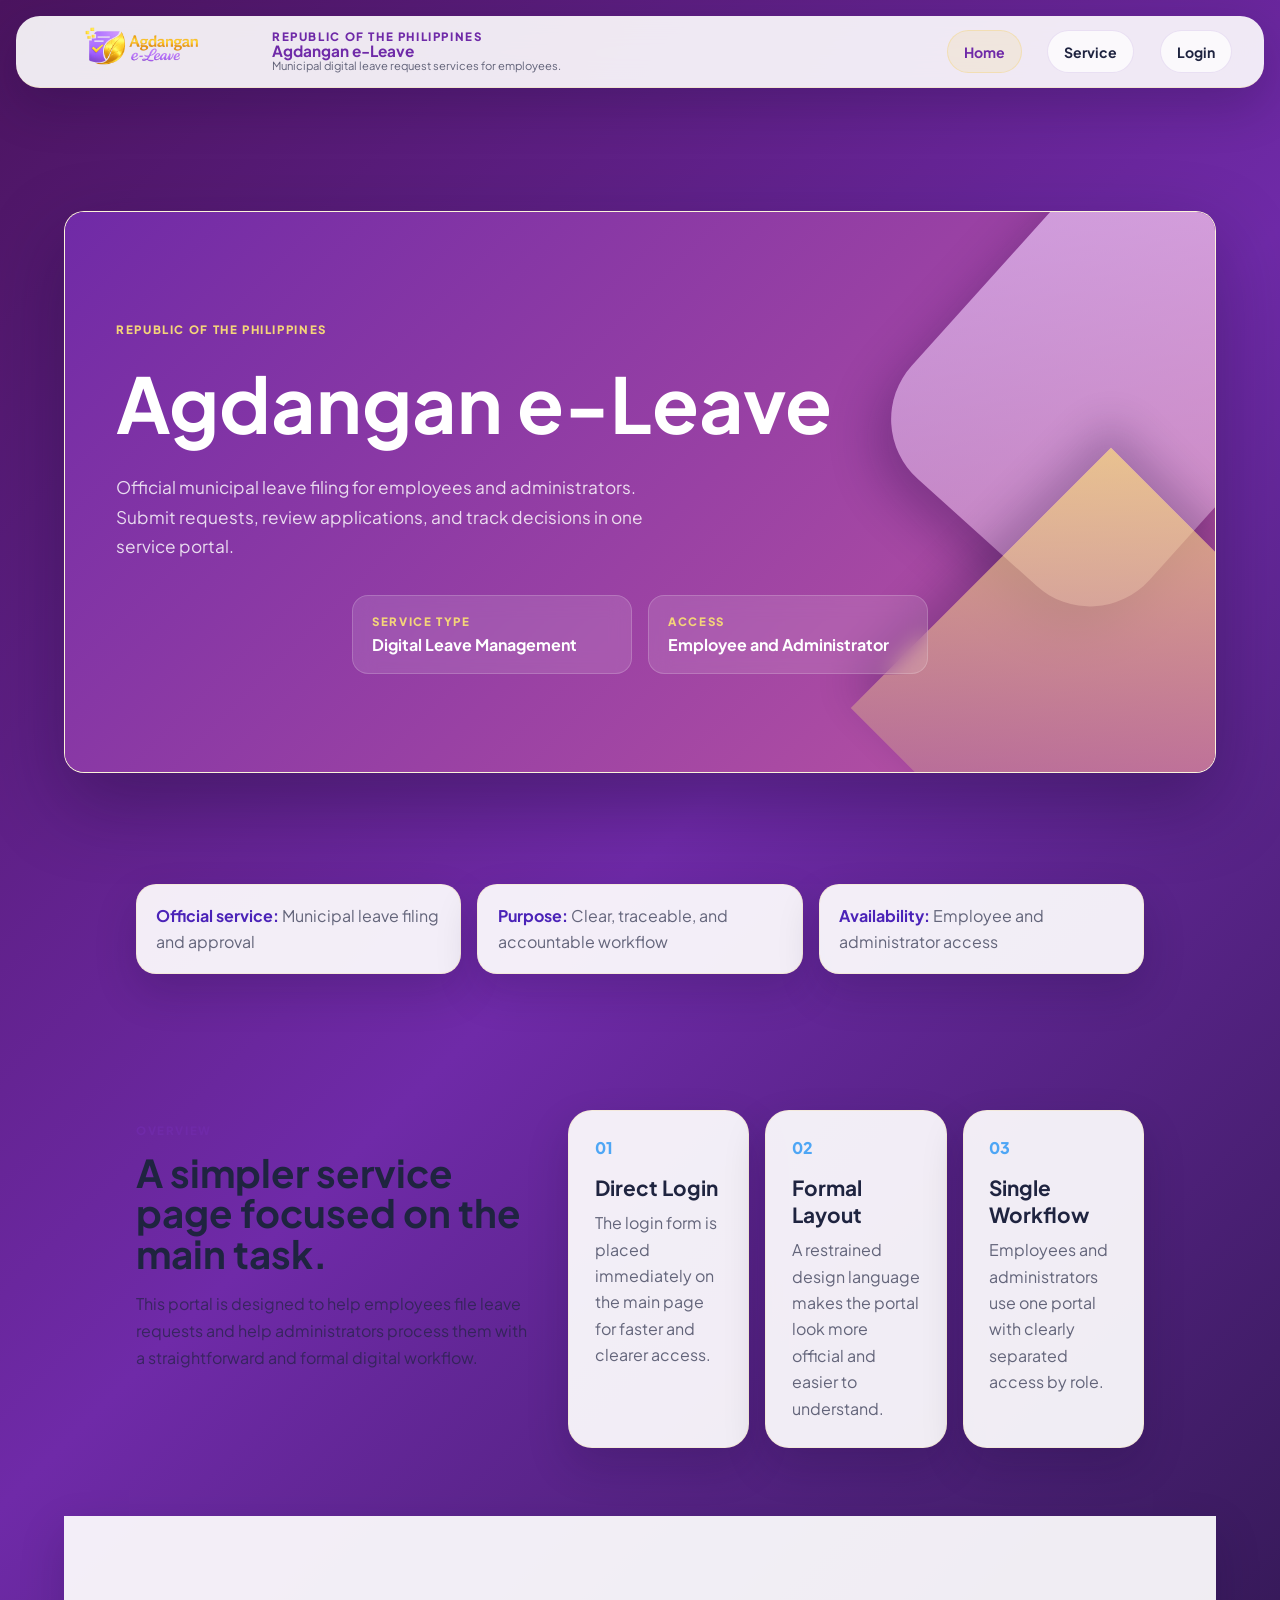
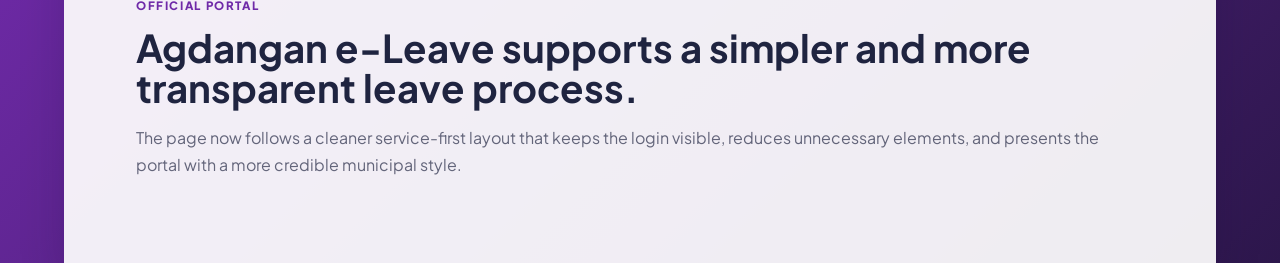
==== commit c6e7b565: "Add favicon using e-Leave logo across all pages" ====
--- a/index.html
+++ b/index.html
@@ -5,6 +5,7 @@
   <meta name="viewport" content="width=device-width, initial-scale=1.0">
   <title>Agdangan e-Leave</title>
   <link rel="preconnect" href="https://fonts.googleapis.com">
+  <link rel="icon" type="image/png" href="/assets/images/agdangan-eleave-logo.png">
   <link rel="preconnect" href="https://fonts.gstatic.com" crossorigin>
   <link href="https://fonts.googleapis.com/css2?family=Plus+Jakarta+Sans:wght@400;500;600;700;800&display=swap" rel="stylesheet">
   <link rel="stylesheet" href="/assets/css/styles.css">
--- a/assets/css/styles.css
+++ b/assets/css/styles.css
@@ -647,6 +647,53 @@
   padding-top: 1.5rem;
 }
 
+@keyframes auth-bg-shift {
+  0%, 100% {
+    background-position: 0% 50%;
+  }
+  50% {
+    background-position: 100% 50%;
+  }
+}
+
+@keyframes fade-slide-up {
+  from {
+    opacity: 0;
+    transform: translateY(18px);
+  }
+  to {
+    opacity: 1;
+    transform: translateY(0);
+  }
+}
+
+@keyframes float-slow {
+  0%, 100% {
+    transform: rotate(42deg) translateY(0);
+  }
+  50% {
+    transform: rotate(42deg) translateY(-14px);
+  }
+}
+
+@keyframes float-slow-after {
+  0%, 100% {
+    transform: rotate(45deg) translateY(0);
+  }
+  50% {
+    transform: rotate(45deg) translateY(12px);
+  }
+}
+
+@keyframes auth-icon-pulse {
+  0%, 100% {
+    box-shadow: 0 14px 24px rgba(111, 42, 168, 0.28);
+  }
+  50% {
+    box-shadow: 0 14px 34px rgba(111, 42, 168, 0.48);
+  }
+}
+
 .auth-copy h2 {
   font-size: clamp(2.4rem, 4vw, 4.2rem);
   color: var(--navy);
@@ -667,6 +714,8 @@
 .auth-page {
   min-height: 100vh;
   background: linear-gradient(135deg, #4b145f 0%, #6f2aa8 48%, #2d174c 100%);
+  background-size: 200% 200%;
+  animation: auth-bg-shift 12s ease-in-out infinite;
 }
 
 .auth-page .site-header {
@@ -729,6 +778,7 @@
   background: linear-gradient(135deg, rgba(239, 206, 255, 0.74), rgba(255, 255, 255, 0.32));
   transform: rotate(42deg);
   box-shadow: 0 24px 46px rgba(31, 12, 64, 0.28);
+  animation: float-slow 8s ease-in-out infinite;
 }
 
 .auth-page .auth-copy::after {
@@ -739,6 +789,7 @@
   background: linear-gradient(135deg, rgba(244, 213, 121, 0.72), rgba(140, 61, 170, 0.42));
   transform: rotate(45deg);
   box-shadow: -18px -18px 40px rgba(31, 12, 64, 0.24);
+  animation: float-slow-after 9s ease-in-out infinite;
 }
 
 .auth-copy-inner {
@@ -747,6 +798,22 @@
   display: grid;
   gap: 0.8rem;
   max-width: 18rem;
+}
+
+.auth-copy-inner > * {
+  animation: fade-slide-up 0.7s ease-out both;
+}
+
+.auth-copy-inner > .section-label {
+  animation-delay: 0.1s;
+}
+
+.auth-copy-inner > h2 {
+  animation-delay: 0.2s;
+}
+
+.auth-copy-inner > p {
+  animation-delay: 0.3s;
 }
 
 .auth-seal {
@@ -792,6 +859,13 @@
   background: rgba(255, 255, 255, 0.12);
   box-shadow: none;
   backdrop-filter: blur(10px);
+  transition: background 0.3s ease, transform 0.3s ease, box-shadow 0.3s ease;
+}
+
+.auth-page .mini-card:hover {
+  background: rgba(255, 255, 255, 0.2);
+  transform: translateY(-2px);
+  box-shadow: 0 8px 24px rgba(31, 12, 64, 0.18);
 }
 
 .auth-page .mini-card strong {
@@ -824,6 +898,19 @@
   box-shadow: none;
 }
 
+.auth-page .auth-card > .role-switch,
+.auth-page .auth-card > form {
+  animation: fade-slide-up 0.7s ease-out both;
+}
+
+.auth-page .auth-card > .role-switch {
+  animation-delay: 0.1s;
+}
+
+.auth-page .auth-card > form {
+  animation-delay: 0.2s;
+}
+
 .auth-icon {
   display: grid;
   place-items: center;
@@ -835,6 +922,7 @@
   overflow: hidden;
   background: linear-gradient(145deg, #f3d9ff, #8c3daa 62%, #f4d579 140%);
   box-shadow: 0 14px 24px rgba(111, 42, 168, 0.28);
+  animation: auth-icon-pulse 3s ease-in-out infinite;
 }
 
 .auth-icon img {
@@ -871,6 +959,7 @@
   min-width: 7rem;
   border-radius: 999px;
   color: #6f2aa8;
+  transition: all 0.3s ease;
 }
 
 .auth-page .role-switch button.active {
@@ -888,6 +977,7 @@
   border-radius: 0;
   padding: 0.9rem 0.2rem;
   background: transparent;
+  transition: border-color 0.3s ease, box-shadow 0.3s ease;
 }
 
 .auth-page .field input:focus {
@@ -904,6 +994,12 @@
   border-radius: 999px;
   background: linear-gradient(135deg, #5b1f8d, #8c2f8d);
   box-shadow: 0 12px 24px rgba(75, 20, 95, 0.22);
+  transition: transform 0.3s ease, box-shadow 0.3s ease;
+}
+
+.auth-page .button-primary:hover {
+  transform: translateY(-2px);
+  box-shadow: 0 18px 32px rgba(75, 20, 95, 0.32);
 }
 
 .auth-page .button-muted {
@@ -985,9 +1081,11 @@
 
 .landing-page .hero-shell {
   position: relative;
+  display: grid;
   grid-template-columns: 1fr;
   gap: 0;
   width: min(100%, 72rem);
+  margin: 0 auto;
   min-height: 35rem;
   padding: 0;
   overflow: hidden;
@@ -1062,7 +1160,9 @@
 }
 
 .landing-page .hero-meta {
+  width: 100%;
   max-width: 36rem;
+  margin: 0 auto;
 }
 
 .landing-page .hero-meta div {
@@ -1071,6 +1171,8 @@
   background: rgba(255, 255, 255, 0.12);
   box-shadow: none;
   backdrop-filter: blur(10px);
+  overflow-wrap: break-word;
+  word-break: break-word;
 }
 
 .landing-page .hero-meta .card-label {
@@ -1079,6 +1181,8 @@
 
 .landing-page .hero-meta strong {
   color: #ffffff;
+  overflow-wrap: break-word;
+  word-break: break-word;
 }
 
 .landing-page .hero-actions .button-primary {
@@ -1445,7 +1549,7 @@
 
 .leave-paper-seal-wrap {
   position: absolute;
-  transform: translate(-5.2rem, 0.18rem);
+  transform: translate(-7rem, 0.18rem);
   padding: 0;
 }
 
@@ -3261,6 +3365,126 @@
   box-shadow: 0 14px 26px rgba(111, 42, 168, 0.18);
 }
 
+.storage-summary-card {
+  background: #ffffff;
+  border-radius: 24px;
+  padding: 2rem;
+  margin-bottom: 1.35rem;
+  box-shadow: 0 22px 54px rgba(20, 8, 40, 0.22);
+  border-top: 5px solid #2ecc71;
+}
+
+.storage-summary-header {
+  display: flex;
+  align-items: baseline;
+  gap: 1rem;
+  flex-wrap: wrap;
+}
+
+.storage-summary-header strong {
+  font-size: 1.8rem;
+  color: #2ecc71;
+}
+
+.storage-bar-track {
+  width: 100%;
+  height: 12px;
+  background: #e9ecef;
+  border-radius: 6px;
+  margin-top: 1rem;
+  overflow: hidden;
+}
+
+.storage-bar-fill {
+  height: 100%;
+  background: linear-gradient(90deg, #2ecc71, #27ae60);
+  border-radius: 6px;
+  transition: width 0.5s ease;
+}
+
+.storage-bar-label {
+  margin-top: 0.4rem;
+  font-size: 0.8rem;
+  color: #888;
+}
+
+.storage-detail-section {
+  padding: 2rem;
+}
+
+.storage-table-list {
+  margin-top: 1rem;
+}
+
+.storage-table-header,
+.storage-table-row {
+  display: grid;
+  grid-template-columns: 2fr 1fr 1fr;
+  gap: 1rem;
+  padding: 0.75rem 1rem;
+  align-items: center;
+}
+
+.storage-table-header {
+  font-weight: 600;
+  font-size: 0.82rem;
+  color: #888;
+  border-bottom: 2px solid #e9ecef;
+}
+
+.storage-table-row {
+  border-bottom: 1px solid #f0f0f0;
+  font-size: 0.95rem;
+}
+
+.storage-table-row:last-child {
+  border-bottom: 0;
+}
+
+.storage-table-row span:last-child {
+  font-family: monospace;
+  font-size: 0.9rem;
+  color: #555;
+}
+
+.export-section {
+  padding: 2rem;
+}
+
+.export-section p {
+  margin: 0.5rem 0 1.25rem;
+  color: #666;
+  font-size: 0.95rem;
+  line-height: 1.5;
+}
+
+.export-section .button-primary:disabled {
+  opacity: 0.5;
+  cursor: not-allowed;
+}
+
+.cleanup-section {
+  padding: 2rem;
+}
+
+.cleanup-section p {
+  margin: 0.5rem 0 1.25rem;
+  color: #666;
+  font-size: 0.95rem;
+  line-height: 1.5;
+}
+
+.cleanup-section .button-danger:disabled {
+  opacity: 0.5;
+  cursor: not-allowed;
+}
+
+.cleanup-result {
+  margin-top: 1rem;
+  font-weight: 600;
+  font-size: 0.9rem;
+}
+
 @media (max-width: 1180px) {
   .hero-shell,
   .overview-section,
@@ -3353,8 +3577,9 @@
   }
 
   .site-header {
-    flex-direction: column;
-    align-items: flex-start;
+    flex-direction: row;
+    flex-wrap: wrap;
+    align-items: center;
     gap: 0.45rem;
     min-height: auto;
     padding-top: 0.28rem;
@@ -3409,6 +3634,59 @@
   .employee-page .brand-copy {
     margin-left: 0;
   }
+
+  .leave-paper-inline-fields {
+    grid-template-columns: 1fr;
+  }
+
+  .burger {
+    display: flex;
+    margin-left: auto;
+  }
+
+  .site-nav,
+  .utility-nav {
+    display: none;
+    width: 100%;
+    flex-direction: column;
+    gap: 0.35rem;
+    padding: 1rem 0 0.5rem;
+  }
+
+  .site-nav a,
+  .utility-nav a,
+  .utility-nav button {
+    flex: none;
+    width: 100%;
+    text-align: center;
+  }
+
+  .brand {
+    flex: 1 1 auto;
+    min-width: 0;
+    gap: 0.5rem;
+  }
+
+  .brand-logo {
+    flex-shrink: 1;
+    min-width: 0;
+  }
+
+  .brand-copy {
+    min-width: 0;
+    overflow: hidden;
+  }
+
+  .brand-copy h1 {
+    white-space: nowrap;
+    overflow: hidden;
+    text-overflow: ellipsis;
+    font-size: 0.82rem;
+  }
+
+  .brand-copy p {
+    display: none;
+  }
 }
 
 @media (max-width: 720px) {
@@ -3502,7 +3780,7 @@
   }
 
   .landing-page .hero-shell {
-    width: calc(100vw - 1rem);
+    width: 100%;
     border-radius: 18px;
   }
 
@@ -3566,20 +3844,6 @@
 
   .credit-page .stats-grid {
     grid-template-columns: 1fr;
-  }
-
-  .site-nav,
-  .utility-nav {
-    width: 100%;
-    gap: 0.45rem;
-  }
-
-  .site-nav a,
-  .utility-nav a,
-  .utility-nav button {
-    flex: 1 1 9rem;
-    padding: 0.62rem 0.7rem;
-    text-align: center;
   }
 
   .dashboard-header {
@@ -3998,6 +4262,7 @@
 .site-header.is-open .site-nav,
 .site-header.is-open .utility-nav {
   display: flex;
+  width: 100%;
 }
 
 @media (max-width: 720px) {
@@ -4005,21 +4270,29 @@
     display: flex;
   }
 
+  .admin-page .brand-logo,
+  .credit-page .brand-logo,
+  .employee-page .brand-logo {
+    position: relative;
+    left: auto;
+    top: auto;
+    width: 120px;
+    transform: none;
+  }
+
+  .admin-page .brand-copy,
+  .credit-page .brand-copy,
+  .employee-page .brand-copy {
+    margin-left: 0;
+  }
+
   .site-nav,
   .utility-nav {
     display: none;
-    position: absolute;
-    top: 100%;
-    left: 0;
-    right: 0;
+    width: 100%;
     flex-direction: column;
     gap: 0.35rem;
-    padding: 1rem 1.25rem;
-    background: rgba(255, 255, 255, 0.98);
-    backdrop-filter: blur(18px);
-    border-bottom: 1px solid rgba(102, 79, 178, 0.08);
-    box-shadow: 0 18px 40px rgba(54, 36, 120, 0.12);
-    z-index: 15;
+    padding: 1rem 0 0.5rem;
   }
 
   .site-nav a,
@@ -4032,6 +4305,40 @@
 
   .site-header {
     position: relative;
+    flex-direction: row;
+    flex-wrap: wrap;
+    align-items: center;
+  }
+
+  .brand {
+    flex: 1 1 auto;
+    min-width: 0;
+    gap: 0.5rem;
+  }
+
+  .brand-logo {
+    flex-shrink: 1;
+    min-width: 0;
+  }
+
+  .brand-copy {
+    min-width: 0;
+    overflow: hidden;
+  }
+
+  .brand-copy h1 {
+    white-space: nowrap;
+    overflow: hidden;
+    text-overflow: ellipsis;
+    font-size: 0.82rem;
+  }
+
+  .brand-copy p {
+    display: none;
+  }
+
+  .burger {
+    margin-left: auto;
   }
 }
 
@@ -4039,14 +4346,30 @@
   .site-header {
     padding: 0.5rem 0.65rem;
     gap: 0.35rem;
+    flex-wrap: nowrap;
+  }
+
+  .site-header.is-open {
+    flex-wrap: wrap;
+  }
+
+  .brand {
+    min-width: 0;
+    gap: 0.45rem;
   }
 
   .brand-logo {
-    width: 110px;
+    width: 90px;
+  }
+
+  .admin-page .brand-logo,
+  .credit-page .brand-logo,
+  .employee-page .brand-logo {
+    width: 90px;
   }
 
   .brand-copy h1 {
-    font-size: 0.78rem;
+    font-size: 0.75rem;
   }
 
   .brand-copy p {
@@ -4184,3 +4507,317 @@
     font-size: 16px;
   }
 }
+
+/* ============================================================
+   TOUR / USER GUIDE
+   ============================================================ */
+.tour-overlay {
+  position: fixed;
+  inset: 0;
+  z-index: 9999;
+  pointer-events: none;
+}
+
+.tour-spotlight {
+  position: absolute;
+  border-radius: 10px;
+  box-shadow: 0 0 0 9999px rgba(0, 0, 0, 0.55);
+  transition: all 0.35s ease;
+  pointer-events: none;
+}
+
+.tour-tooltip {
+  position: fixed;
+  z-index: 10000;
+  pointer-events: auto;
+  background: #ffffff;
+  border-radius: 16px;
+  padding: 1.25rem 1.5rem 1.1rem;
+  max-width: 24rem;
+  min-width: 16rem;
+  box-shadow: 0 20px 60px rgba(0, 0, 0, 0.35), 0 0 0 1px rgba(255, 255, 255, 0.1);
+  animation: tour-tooltip-in 0.3s ease-out both;
+}
+
+@keyframes tour-tooltip-in {
+  from {
+    opacity: 0;
+    transform: translateY(8px) scale(0.96);
+  }
+  to {
+    opacity: 1;
+    transform: translateY(0) scale(1);
+  }
+}
+
+.tour-tooltip-title {
+  font-size: 0.75rem;
+  font-weight: 700;
+  text-transform: uppercase;
+  letter-spacing: 0.08em;
+  color: #6f2aa8;
+  margin: 0 0 0.25rem;
+}
+
+.tour-tooltip-desc {
+  font-size: 0.95rem;
+  line-height: 1.5;
+  color: #333;
+  margin: 0 0 1rem;
+}
+
+.tour-tooltip-footer {
+  display: flex;
+  align-items: center;
+  justify-content: space-between;
+  gap: 0.75rem;
+}
+
+.tour-tooltip-counter {
+  font-size: 0.8rem;
+  color: #888;
+  white-space: nowrap;
+}
+
+.tour-tooltip-actions {
+  display: flex;
+  align-items: center;
+  gap: 0.5rem;
+}
+
+.tour-tooltip-skip {
+  background: none;
+  border: none;
+  color: #999;
+  font-size: 0.82rem;
+  cursor: pointer;
+  padding: 0.4rem 0.6rem;
+  border-radius: 6px;
+  transition: color 0.2s, background 0.2s;
+}
+
+.tour-tooltip-skip:hover {
+  color: #555;
+  background: #f0f0f0;
+}
+
+.tour-tooltip-next {
+  border: none;
+  border-radius: 999px;
+  padding: 0.5rem 1.2rem;
+  font-size: 0.85rem;
+  font-weight: 600;
+  cursor: pointer;
+  background: linear-gradient(135deg, #5b1f8d, #8c2f8d);
+  color: #fff;
+  box-shadow: 0 6px 16px rgba(75, 20, 95, 0.25);
+  transition: transform 0.2s, box-shadow 0.2s;
+}
+
+.tour-tooltip-next:hover {
+  transform: translateY(-1px);
+  box-shadow: 0 10px 24px rgba(75, 20, 95, 0.35);
+}
+
+.tour-tooltip-arrow {
+  position: absolute;
+  width: 14px;
+  height: 14px;
+  background: #ffffff;
+  transform: rotate(45deg);
+  pointer-events: none;
+}
+
+.tour-floating-btn {
+  position: fixed;
+  bottom: 1.5rem;
+  right: 1.5rem;
+  z-index: 8000;
+  width: 3rem;
+  height: 3rem;
+  border-radius: 50%;
+  border: none;
+  background: linear-gradient(135deg, #5b1f8d, #8c2f8d);
+  color: #fff;
+  font-size: 1.3rem;
+  font-weight: 800;
+  cursor: pointer;
+  box-shadow: 0 8px 24px rgba(75, 20, 95, 0.3);
+  transition: transform 0.25s, box-shadow 0.25s;
+  display: grid;
+  place-items: center;
+  line-height: 1;
+}
+
+.tour-floating-btn:hover {
+  transform: scale(1.1);
+  box-shadow: 0 12px 32px rgba(75, 20, 95, 0.4);
+}
+
+.tour-floating-btn:active {
+  transform: scale(0.95);
+}
+
+.auth-page .tour-floating-btn {
+  background: #ffffff;
+  color: #5b1f8d;
+  box-shadow: 0 8px 24px rgba(0, 0, 0, 0.28);
+}
+
+.auth-page .tour-floating-btn:hover {
+  box-shadow: 0 12px 32px rgba(0, 0, 0, 0.38);
+}
+
+/* ---------- AI ANALYSIS PANEL ---------- */
+.ai-analysis-panel {
+  max-width: 210mm;
+  margin: 1rem auto 0;
+}
+
+.ai-analysis-loading {
+  display: flex;
+  align-items: center;
+  gap: 0.75rem;
+  padding: 1.5rem;
+  background: rgba(245, 241, 255, 0.6);
+  border: 1px solid rgba(102, 79, 178, 0.15);
+  border-radius: 12px;
+  color: var(--ink-soft);
+  font-size: 0.9rem;
+}
+
+.ai-spinner {
+  display: inline-block;
+  width: 20px;
+  height: 20px;
+  border: 2px solid rgba(91, 31, 141, 0.2);
+  border-top-color: var(--accent);
+  border-radius: 50%;
+  animation: ai-spin 0.7s linear infinite;
+}
+
+@keyframes ai-spin {
+  to { transform: rotate(360deg); }
+}
+
+.ai-analysis-error {
+  padding: 1rem 1.25rem;
+  background: rgba(227, 91, 107, 0.1);
+  border: 1px solid rgba(227, 91, 107, 0.25);
+  border-radius: 12px;
+  color: var(--danger);
+  font-size: 0.9rem;
+}
+
+.ai-analysis-result {
+  border-radius: 12px;
+  overflow: hidden;
+  border: 1px solid rgba(102, 79, 178, 0.2);
+  background: #fff;
+}
+
+.ai-analysis-result.ai-approve {
+  border-color: rgba(76, 175, 80, 0.3);
+}
+
+.ai-analysis-result.ai-reject {
+  border-color: rgba(227, 91, 107, 0.3);
+}
+
+.ai-analysis-result.ai-review {
+  border-color: rgba(230, 168, 23, 0.3);
+}
+
+.ai-analysis-header {
+  display: flex;
+  align-items: center;
+  justify-content: space-between;
+  padding: 0.6rem 1rem;
+  background: rgba(245, 241, 255, 0.5);
+  border-bottom: 1px solid rgba(102, 79, 178, 0.1);
+}
+
+.ai-badge {
+  font-size: 0.78rem;
+  font-weight: 800;
+  color: var(--accent);
+  text-transform: uppercase;
+  letter-spacing: 0.05em;
+}
+
+.ai-powered {
+  font-size: 0.72rem;
+  color: var(--ink-soft);
+}
+
+.ai-analysis-body {
+  padding: 1rem 1.25rem;
+  display: grid;
+  gap: 1rem;
+}
+
+.ai-recommendation {
+  display: flex;
+  align-items: center;
+  gap: 0.75rem;
+  flex-wrap: wrap;
+}
+
+.ai-rec-label {
+  display: block;
+  font-size: 0.72rem;
+  font-weight: 700;
+  text-transform: uppercase;
+  letter-spacing: 0.06em;
+  color: var(--ink-soft);
+  margin-bottom: 0.2rem;
+}
+
+.ai-rec-value {
+  font-size: 1.1rem;
+  font-weight: 800;
+  color: var(--ink);
+}
+
+.ai-confidence {
+  font-size: 0.82rem;
+  font-weight: 700;
+  color: var(--confidence-color, var(--ink-soft));
+  padding: 0.15rem 0.55rem;
+  border-radius: 999px;
+  background: color-mix(in srgb, var(--confidence-color, transparent) 12%, transparent);
+}
+
+.ai-reasoning p {
+  margin: 0;
+  font-size: 0.9rem;
+  line-height: 1.6;
+  color: var(--ink);
+}
+
+.ai-considerations ul {
+  margin: 0.3rem 0 0;
+  padding-left: 1.2rem;
+  display: grid;
+  gap: 0.3rem;
+}
+
+.ai-considerations li {
+  font-size: 0.85rem;
+  color: var(--ink-soft);
+  line-height: 1.5;
+}
+
+.ai-analysis-footer {
+  padding: 0.5rem 1rem;
+  background: rgba(245, 241, 255, 0.3);
+  border-top: 1px solid rgba(102, 79, 178, 0.08);
+}
+
+.ai-analysis-footer small {
+  font-size: 0.75rem;
+  color: var(--ink-soft);
+  font-style: italic;
+}
+
+
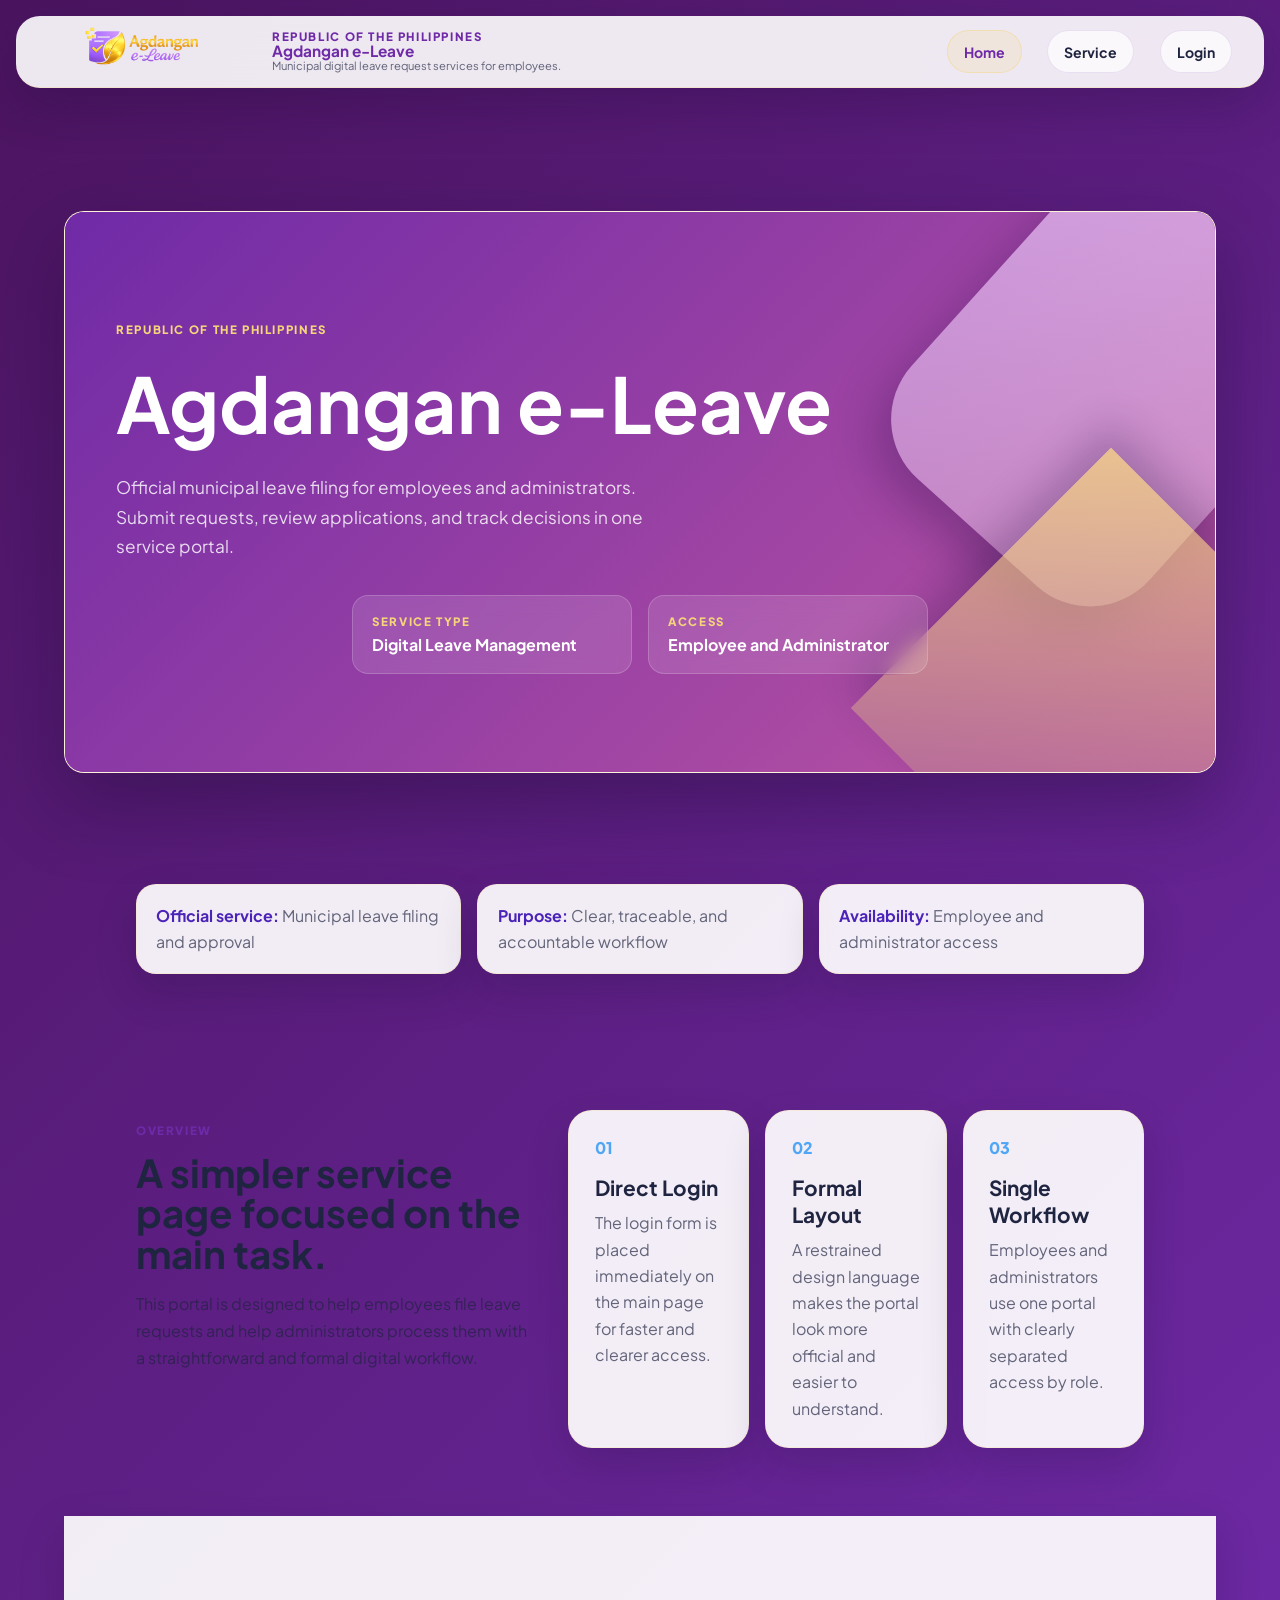
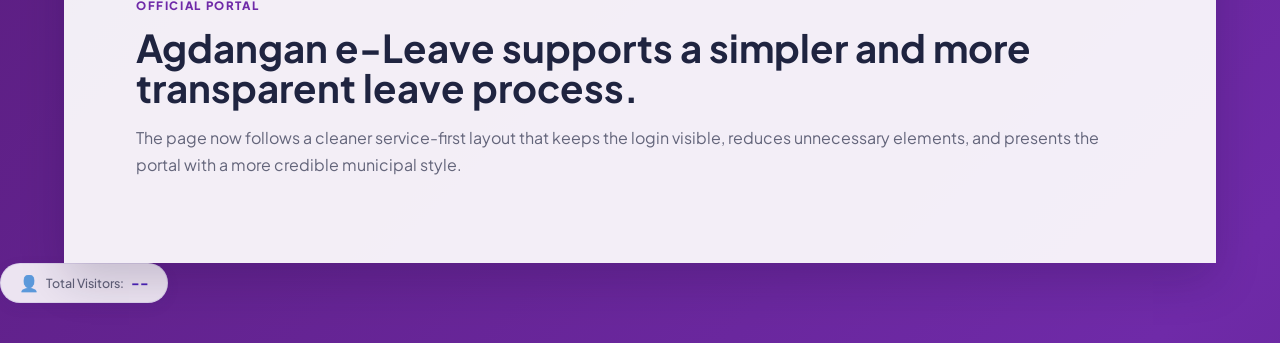
==== commit 252ddd74: "fix: consistent checkbox styling + add visitor counter - Apply appearance:none and custom black chec" ====
--- a/index.html
+++ b/index.html
@@ -98,10 +98,53 @@
         and presents the portal with a more credible municipal style.
       </p>
     </section>
+
+    <div class="visitor-counter" id="visitorCounter">
+      <span class="visitor-counter-icon">&#128100;</span>
+      <span class="visitor-counter-label">Total Visitors:</span>
+      <span class="visitor-counter-value" id="visitorCountValue">--</span>
+    </div>
   </main>
 
   <script src="/assets/vendor/supabase-js-2.js"></script>
   <script src="/assets/js/supabase-config.js"></script>
   <script src="/assets/js/app.js?v=20260602-head-name"></script>
+  <script>
+    (function() {
+      var VISITOR_KEY = 'agdangan_leave_visitor_id';
+      var config = window.SUPABASE_CONFIG;
+      if (!config || !config.url || !config.anonKey) return;
+
+      var supabase = window.supabase.createClient(config.url, config.anonKey);
+      var countEl = document.getElementById('visitorCountValue');
+
+      async function init() {
+        try {
+          var res = await supabase.rpc('get_visitor_count');
+          if (res.data != null && countEl) {
+            countEl.textContent = Number(res.data).toLocaleString();
+          }
+        } catch (e) {}
+
+        var visitorId = localStorage.getItem(VISITOR_KEY);
+        if (!visitorId) {
+          visitorId = 'v_' + Date.now() + '_' + Math.random().toString(36).slice(2, 10);
+          localStorage.setItem(VISITOR_KEY, visitorId);
+          try {
+            var res = await supabase.rpc('increment_visitor_counter');
+            if (res.data != null && countEl) {
+              countEl.textContent = Number(res.data).toLocaleString();
+            }
+          } catch (e) {}
+        }
+      }
+
+      if (document.readyState === 'loading') {
+        document.addEventListener('DOMContentLoaded', init);
+      } else {
+        init();
+      }
+    })();
+  </script>
 </body>
 </html>
--- a/assets/css/styles.css
+++ b/assets/css/styles.css
@@ -296,6 +296,37 @@
   padding: 4.25rem 4.5rem;
 }
 
+.visitor-counter {
+  display: inline-flex;
+  align-items: center;
+  gap: 0.45rem;
+  margin: 0 auto 2.5rem;
+  padding: 0.55rem 1.1rem;
+  background: rgba(255, 255, 255, 0.88);
+  border: 1px solid var(--line);
+  border-radius: 20px;
+  box-shadow: 0 4px 14px rgba(54, 36, 120, 0.08);
+  font-size: 0.78rem;
+  color: var(--ink-soft);
+  width: fit-content;
+}
+
+.visitor-counter-icon {
+  font-size: 1rem;
+}
+
+.visitor-counter-label {
+  font-weight: 500;
+}
+
+.visitor-counter-value {
+  font-weight: 800;
+  color: var(--navy);
+  font-size: 0.85rem;
+  min-width: 1.2em;
+  text-align: center;
+}
+
 .trust-strip {
   display: grid;
   grid-template-columns: repeat(3, minmax(0, 1fr));
@@ -648,10 +679,10 @@
 }
 
 @keyframes auth-bg-shift {
-  0%, 100% {
+  0% {
     background-position: 0% 50%;
   }
-  50% {
+  100% {
     background-position: 100% 50%;
   }
 }
@@ -669,10 +700,10 @@
 
 @keyframes float-slow {
   0%, 100% {
-    transform: rotate(42deg) translateY(0);
+    transform: rotate(42deg) translateX(0);
   }
   50% {
-    transform: rotate(42deg) translateY(-14px);
+    transform: rotate(42deg) translateX(60px);
   }
 }
 
@@ -715,7 +746,7 @@
   min-height: 100vh;
   background: linear-gradient(135deg, #4b145f 0%, #6f2aa8 48%, #2d174c 100%);
   background-size: 200% 200%;
-  animation: auth-bg-shift 12s ease-in-out infinite;
+  animation: auth-bg-shift 30s linear infinite;
 }
 
 .auth-page .site-header {
@@ -1012,6 +1043,8 @@
 .landing-page {
   min-height: 100vh;
   background: linear-gradient(135deg, #4b145f 0%, #6f2aa8 48%, #2d174c 100%);
+  background-size: 200% 200%;
+  animation: auth-bg-shift 30s linear infinite;
 }
 
 .landing-page .site-header,
@@ -1129,6 +1162,7 @@
   background: linear-gradient(135deg, rgba(239, 206, 255, 0.72), rgba(255, 255, 255, 0.3));
   transform: rotate(42deg);
   box-shadow: 0 24px 46px rgba(31, 12, 64, 0.28);
+  animation: float-slow 8s ease-in-out infinite;
 }
 
 .landing-page .hero-copy::after {
@@ -1139,6 +1173,7 @@
   background: linear-gradient(135deg, rgba(244, 213, 121, 0.72), rgba(140, 61, 170, 0.42));
   transform: rotate(45deg);
   box-shadow: -18px -18px 40px rgba(31, 12, 64, 0.24);
+  animation: float-slow-after 9s ease-in-out infinite;
 }
 
 .landing-page .hero-copy > * {
@@ -2011,10 +2046,32 @@
   line-height: 1.1;
 }
 
-.leave-paper-bullets input {
+.leave-paper-bullets input,
+.leave-paper-detail-option input {
   width: 0.78rem;
   height: 0.78rem;
   margin: 0.05rem 0 0;
+  appearance: none;
+  border: 1px solid rgba(20, 20, 20, 0.78);
+  border-radius: 0;
+  background: #fff;
+  display: grid;
+  place-items: center;
+  flex-shrink: 0;
+  cursor: pointer;
+}
+
+.leave-paper-bullets input::before,
+.leave-paper-detail-option input::before {
+  content: "";
+  font-size: 0.58rem;
+  line-height: 1;
+  color: #111;
+}
+
+.leave-paper-bullets input:checked::before,
+.leave-paper-detail-option input:checked::before {
+  content: "\2713";
 }
 
 .leave-paper-reason-field {
@@ -3115,6 +3172,8 @@
 .employee-page {
   min-height: 100vh;
   background: linear-gradient(135deg, #4b145f 0%, #6f2aa8 48%, #2d174c 100%);
+  background-size: 200% 200%;
+  animation: auth-bg-shift 30s linear infinite;
 }
 
 .admin-page .site-header,
@@ -3203,6 +3262,8 @@
   background:
     linear-gradient(135deg, rgba(111, 42, 168, 0.94), rgba(198, 91, 164, 0.88)),
     #7c2b91;
+  background-size: 200% 200%;
+  animation: auth-bg-shift 30s linear infinite;
   box-shadow: 0 30px 74px rgba(20, 8, 40, 0.28);
 }
 
@@ -3227,6 +3288,7 @@
   border-radius: 0 0 5rem 5rem;
   background: linear-gradient(135deg, rgba(239, 206, 255, 0.68), rgba(255, 255, 255, 0.28));
   transform: rotate(42deg);
+  animation: float-slow 8s ease-in-out infinite;
 }
 
 .admin-page .dashboard-header::after,
@@ -3238,6 +3300,7 @@
   height: 22rem;
   background: linear-gradient(135deg, rgba(244, 213, 121, 0.7), rgba(140, 61, 170, 0.36));
   transform: rotate(45deg);
+  animation: float-slow-after 9s ease-in-out infinite;
 }
 
 .admin-page .dashboard-title,
@@ -3351,6 +3414,248 @@
   background: #eadcf7;
   color: #4b145f;
   border-color: rgba(75, 20, 95, 0.18);
+}
+
+.daily-entry-prompt {
+  margin-bottom: 1.35rem;
+}
+
+.daily-entry-prompt.hidden {
+  display: none;
+}
+
+.daily-entry-notification {
+  display: flex;
+  align-items: center;
+  gap: 1rem;
+  padding: 1.25rem 1.5rem;
+  background: linear-gradient(135deg, #f0e6ff, #e6f0ff);
+  border-radius: 26px;
+  border: 1px solid rgba(75, 20, 95, 0.12);
+  box-shadow: var(--shadow);
+}
+
+.daily-entry-notification-icon {
+  font-size: 2rem;
+  flex-shrink: 0;
+}
+
+.daily-entry-notification strong {
+  display: block;
+  color: #4b145f;
+  margin-bottom: 0.2rem;
+}
+
+.daily-entry-notification p {
+  margin: 0;
+  color: var(--ink-soft);
+  font-size: 0.95rem;
+}
+
+.daily-entry-notification .button {
+  margin-left: auto;
+  flex-shrink: 0;
+}
+
+.daily-entry-card {
+  margin-bottom: 1.35rem;
+}
+
+.daily-entry-header {
+  display: flex;
+  align-items: flex-start;
+  justify-content: space-between;
+  gap: 1rem;
+  margin-bottom: 1.25rem;
+}
+
+.daily-entry-header h3 {
+  margin: 0.3rem 0 0;
+}
+
+.daily-entry-body {
+  display: flex;
+  gap: 1.5rem;
+}
+
+.daily-entry-main {
+  flex: 1;
+  min-width: 0;
+}
+
+.daily-entry-date-label {
+  font-weight: 600;
+  color: var(--ink-soft);
+  margin-bottom: 0.6rem;
+  font-size: 0.95rem;
+}
+
+.daily-entry-textarea {
+  width: 100%;
+  min-height: 140px;
+  padding: 1rem;
+  border: 1px solid rgba(102, 79, 178, 0.15);
+  border-radius: 16px;
+  background: rgba(255, 255, 255, 0.7);
+  font-family: inherit;
+  font-size: 0.95rem;
+  line-height: 1.6;
+  resize: vertical;
+  color: var(--ink);
+  box-sizing: border-box;
+}
+
+.daily-entry-textarea:focus {
+  outline: none;
+  border-color: #6f3df4;
+  box-shadow: 0 0 0 3px rgba(111, 61, 244, 0.12);
+}
+
+.daily-entry-actions {
+  display: flex;
+  align-items: center;
+  justify-content: flex-end;
+  gap: 0.75rem;
+  margin-top: 0.75rem;
+}
+
+.daily-entry-saved-text {
+  color: #2ecc71;
+  font-weight: 600;
+  font-size: 0.9rem;
+}
+
+.daily-entry-saved-text.hidden {
+  display: none;
+}
+
+.daily-entry-history {
+  width: 280px;
+  flex-shrink: 0;
+}
+
+.daily-entry-history.hidden {
+  display: none;
+}
+
+.daily-entry-history-list {
+  list-style: none;
+  padding: 0;
+  margin: 0.75rem 0 0;
+}
+
+.daily-entry-history-list li {
+  padding: 0.75rem;
+  border-bottom: 1px solid rgba(102, 79, 178, 0.08);
+  cursor: pointer;
+  border-radius: 12px;
+  transition: background 0.15s;
+}
+
+.daily-entry-history-list li:hover {
+  background: rgba(111, 61, 244, 0.06);
+}
+
+.daily-entry-history-list li:last-child {
+  border-bottom: 0;
+}
+
+.daily-entry-history-list .empty-state {
+  color: var(--ink-soft);
+  font-size: 0.9rem;
+  padding: 1rem 0;
+  border-bottom: 0;
+  cursor: default;
+}
+
+.daily-entry-history-list .empty-state:hover {
+  background: transparent;
+}
+
+.daily-entry-history-selected {
+  background: rgba(111, 61, 244, 0.1);
+}
+
+.daily-entry-history-selected:hover {
+  background: rgba(111, 61, 244, 0.14);
+}
+
+.daily-entry-history-date {
+  font-size: 0.8rem;
+  font-weight: 600;
+  color: var(--ink-soft);
+  margin-bottom: 0.25rem;
+}
+
+.daily-entry-history-content {
+  font-size: 0.9rem;
+  color: var(--ink);
+  line-height: 1.5;
+  display: -webkit-box;
+  -webkit-line-clamp: 3;
+  -webkit-box-orient: vertical;
+  overflow: hidden;
+}
+
+@media (max-width: 768px) {
+  .daily-entry-body {
+    flex-direction: column;
+  }
+
+  .daily-entry-history {
+    width: 100%;
+  }
+
+  .daily-entry-notification {
+    flex-wrap: wrap;
+  }
+
+  .daily-entry-notification .button {
+    margin-left: 0;
+    width: 100%;
+  }
+
+  .daily-entry-header {
+    flex-wrap: wrap;
+  }
+}
+
+.section-tabs {
+  display: flex;
+  gap: 0.35rem;
+  margin-bottom: 1.5rem;
+  padding: 0.35rem;
+  background: rgba(255, 255, 255, 0.72);
+  border: 1px solid rgba(102, 79, 178, 0.1);
+  border-radius: 16px;
+  width: fit-content;
+}
+
+.section-tab {
+  padding: 0.6rem 1.25rem;
+  border: 0;
+  border-radius: 12px;
+  background: transparent;
+  color: var(--ink-soft);
+  font-weight: 700;
+  font-size: 0.88rem;
+  cursor: pointer;
+  transition: all 0.2s ease;
+}
+
+.section-tab:hover {
+  color: var(--navy);
+  background: rgba(111, 61, 244, 0.06);
+}
+
+.section-tab.active {
+  background: linear-gradient(135deg, #5b1f8d, #8c2f8d);
+  color: #ffffff;
+  box-shadow: 0 4px 12px rgba(75, 20, 95, 0.2);
+}
+
+.tab-panel.hidden {
+  display: none;
 }
 
 .credit-page .credit-logic-panel,
@@ -3576,6 +3881,12 @@
     padding-right: 1.25rem;
   }
 
+  .visitor-counter {
+    margin-bottom: 1.5rem;
+    padding: 0.45rem 0.9rem;
+    font-size: 0.72rem;
+  }
+
   .site-header {
     flex-direction: row;
     flex-wrap: wrap;
@@ -4089,6 +4400,11 @@
   .leave-paper-inline-fields input {
     width: 1.3rem;
     height: 1.3rem;
+  }
+
+  .leave-paper-bullets input::before,
+  .leave-paper-detail-option input::before {
+    font-size: 0.85rem;
   }
 
   .leave-paper-detail-option {
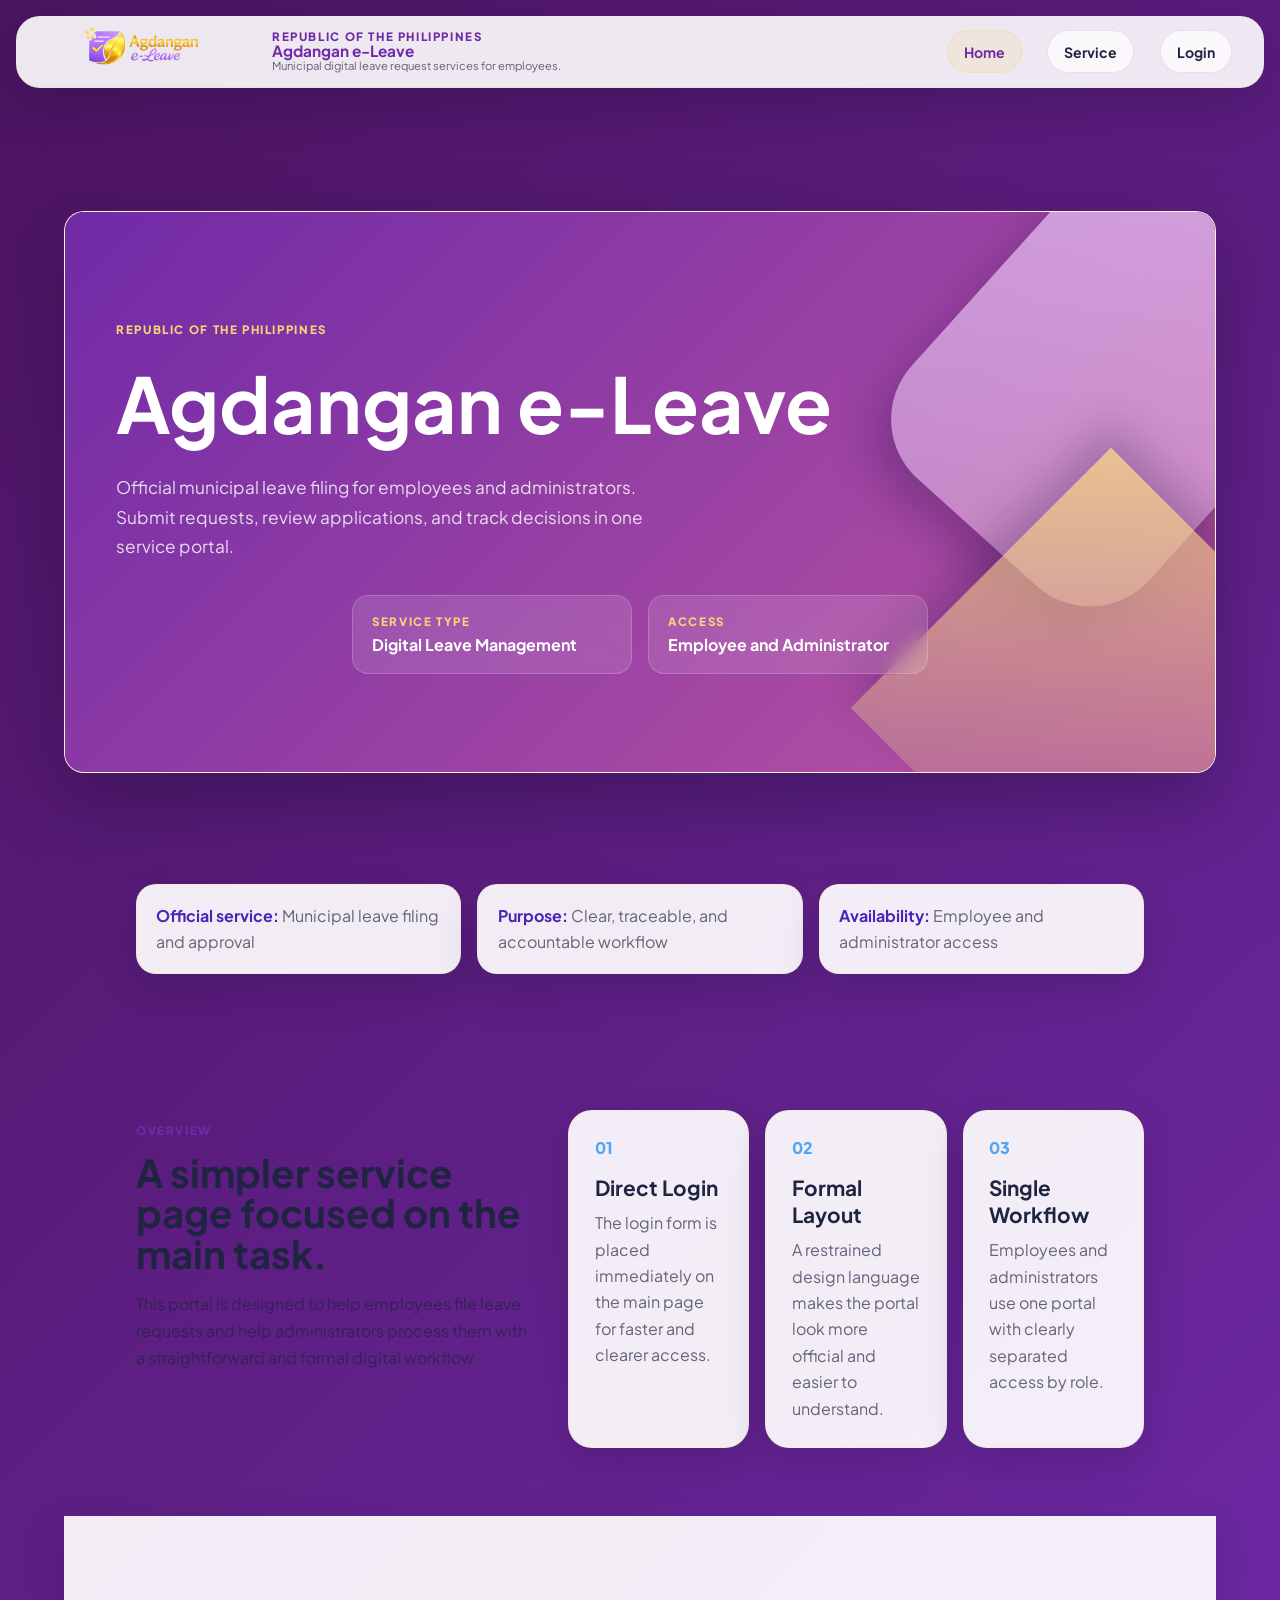
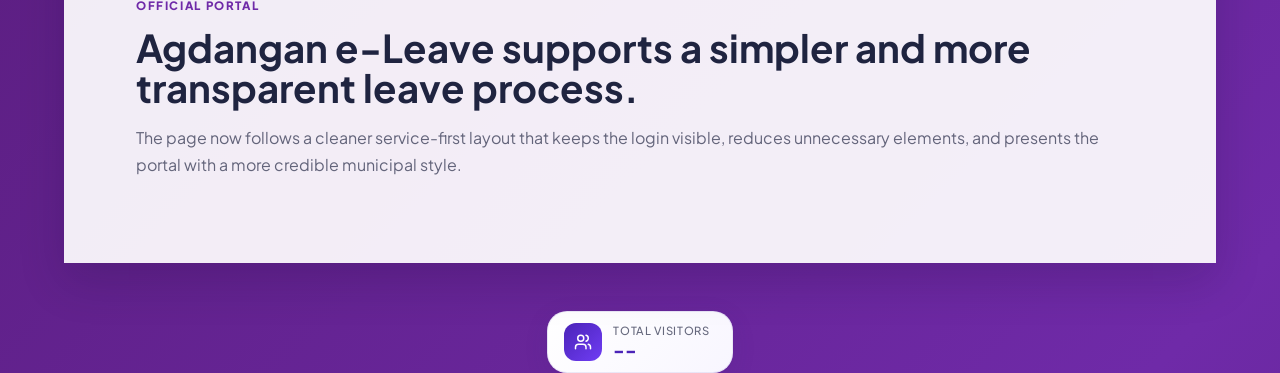
==== commit 0447290a: "redesign visitor counter card with animations and better spacing" ====
--- a/index.html
+++ b/index.html
@@ -100,9 +100,21 @@
     </section>
 
     <div class="visitor-counter" id="visitorCounter">
-      <span class="visitor-counter-icon">&#128100;</span>
-      <span class="visitor-counter-label">Total Visitors:</span>
-      <span class="visitor-counter-value" id="visitorCountValue">--</span>
+      <div class="visitor-counter-pulse"></div>
+      <div class="visitor-counter-inner">
+        <span class="visitor-counter-icon">
+          <svg width="18" height="18" viewBox="0 0 24 24" fill="none" stroke="currentColor" stroke-width="2" stroke-linecap="round" stroke-linejoin="round">
+            <path d="M16 21v-2a4 4 0 0 0-4-4H6a4 4 0 0 0-4 4v2"/>
+            <circle cx="9" cy="7" r="4"/>
+            <path d="M22 21v-2a4 4 0 0 0-3-3.87"/>
+            <path d="M16 3.13a4 4 0 0 1 0 7.75"/>
+          </svg>
+        </span>
+        <div class="visitor-counter-text">
+          <span class="visitor-counter-label">Total Visitors</span>
+          <span class="visitor-counter-value" id="visitorCountValue">--</span>
+        </div>
+      </div>
     </div>
   </main>
 
--- a/assets/css/styles.css
+++ b/assets/css/styles.css
@@ -297,34 +297,104 @@
 }
 
 .visitor-counter {
+  position: relative;
+  display: flex;
+  justify-content: center;
+  margin: 3rem auto 0;
+  padding: 0;
+}
+
+.visitor-counter-pulse {
+  position: absolute;
+  inset: 0;
+  border-radius: 20px;
+  background: var(--navy);
+  opacity: 0;
+  animation: vc-pulse-ring 2.4s ease-out 0.6s;
+  pointer-events: none;
+}
+
+@keyframes vc-pulse-ring {
+  0% { opacity: 0.18; transform: scale(0.92); }
+  100% { opacity: 0; transform: scale(1.25); }
+}
+
+.visitor-counter-inner {
+  position: relative;
   display: inline-flex;
   align-items: center;
-  gap: 0.45rem;
-  margin: 0 auto 2.5rem;
-  padding: 0.55rem 1.1rem;
-  background: rgba(255, 255, 255, 0.88);
+  gap: 0.7rem;
+  padding: 0.7rem 1.4rem 0.7rem 1rem;
+  background: linear-gradient(135deg, var(--white) 0%, #f8f6ff 100%);
   border: 1px solid var(--line);
   border-radius: 20px;
-  box-shadow: 0 4px 14px rgba(54, 36, 120, 0.08);
-  font-size: 0.78rem;
+  box-shadow: 0 6px 24px rgba(54, 36, 120, 0.1), 0 1px 3px rgba(54, 36, 120, 0.06);
+  font-size: 0.82rem;
   color: var(--ink-soft);
-  width: fit-content;
+  animation: vc-fade-in 0.6s ease-out both;
+  transition: box-shadow 0.3s ease, transform 0.3s ease;
+}
+
+.visitor-counter-inner:hover {
+  box-shadow: 0 10px 32px rgba(54, 36, 120, 0.16), 0 2px 6px rgba(54, 36, 120, 0.08);
+  transform: translateY(-1px);
+}
+
+@keyframes vc-fade-in {
+  0% { opacity: 0; transform: translateY(10px); }
+  100% { opacity: 1; transform: translateY(0); }
 }
 
 .visitor-counter-icon {
-  font-size: 1rem;
+  display: flex;
+  align-items: center;
+  justify-content: center;
+  width: 2.4rem;
+  height: 2.4rem;
+  border-radius: 12px;
+  background: linear-gradient(135deg, var(--navy) 0%, #6f3df4 100%);
+  color: var(--white);
+  flex-shrink: 0;
+  animation: vc-icon-pop 0.4s ease-out 0.3s both;
+}
+
+@keyframes vc-icon-pop {
+  0% { opacity: 0; transform: scale(0.5); }
+  70% { transform: scale(1.08); }
+  100% { opacity: 1; transform: scale(1); }
+}
+
+.visitor-counter-icon svg {
+  width: 18px;
+  height: 18px;
+}
+
+.visitor-counter-text {
+  display: flex;
+  flex-direction: column;
+  gap: 0.1rem;
 }
 
 .visitor-counter-label {
   font-weight: 500;
+  font-size: 0.7rem;
+  text-transform: uppercase;
+  letter-spacing: 0.06em;
+  color: var(--ink-soft);
 }
 
 .visitor-counter-value {
   font-weight: 800;
   color: var(--navy);
-  font-size: 0.85rem;
+  font-size: 1.15rem;
+  line-height: 1.2;
   min-width: 1.2em;
-  text-align: center;
+  animation: vc-count-reveal 0.5s ease-out 0.4s both;
+}
+
+@keyframes vc-count-reveal {
+  0% { opacity: 0; transform: translateY(4px); }
+  100% { opacity: 1; transform: translateY(0); }
 }
 
 .trust-strip {
@@ -3882,9 +3952,22 @@
   }
 
   .visitor-counter {
-    margin-bottom: 1.5rem;
-    padding: 0.45rem 0.9rem;
-    font-size: 0.72rem;
+    margin-top: 2rem;
+  }
+
+  .visitor-counter-inner {
+    padding: 0.6rem 1.1rem 0.6rem 0.85rem;
+    gap: 0.55rem;
+  }
+
+  .visitor-counter-icon {
+    width: 2rem;
+    height: 2rem;
+    border-radius: 10px;
+  }
+
+  .visitor-counter-value {
+    font-size: 1rem;
   }
 
   .site-header {
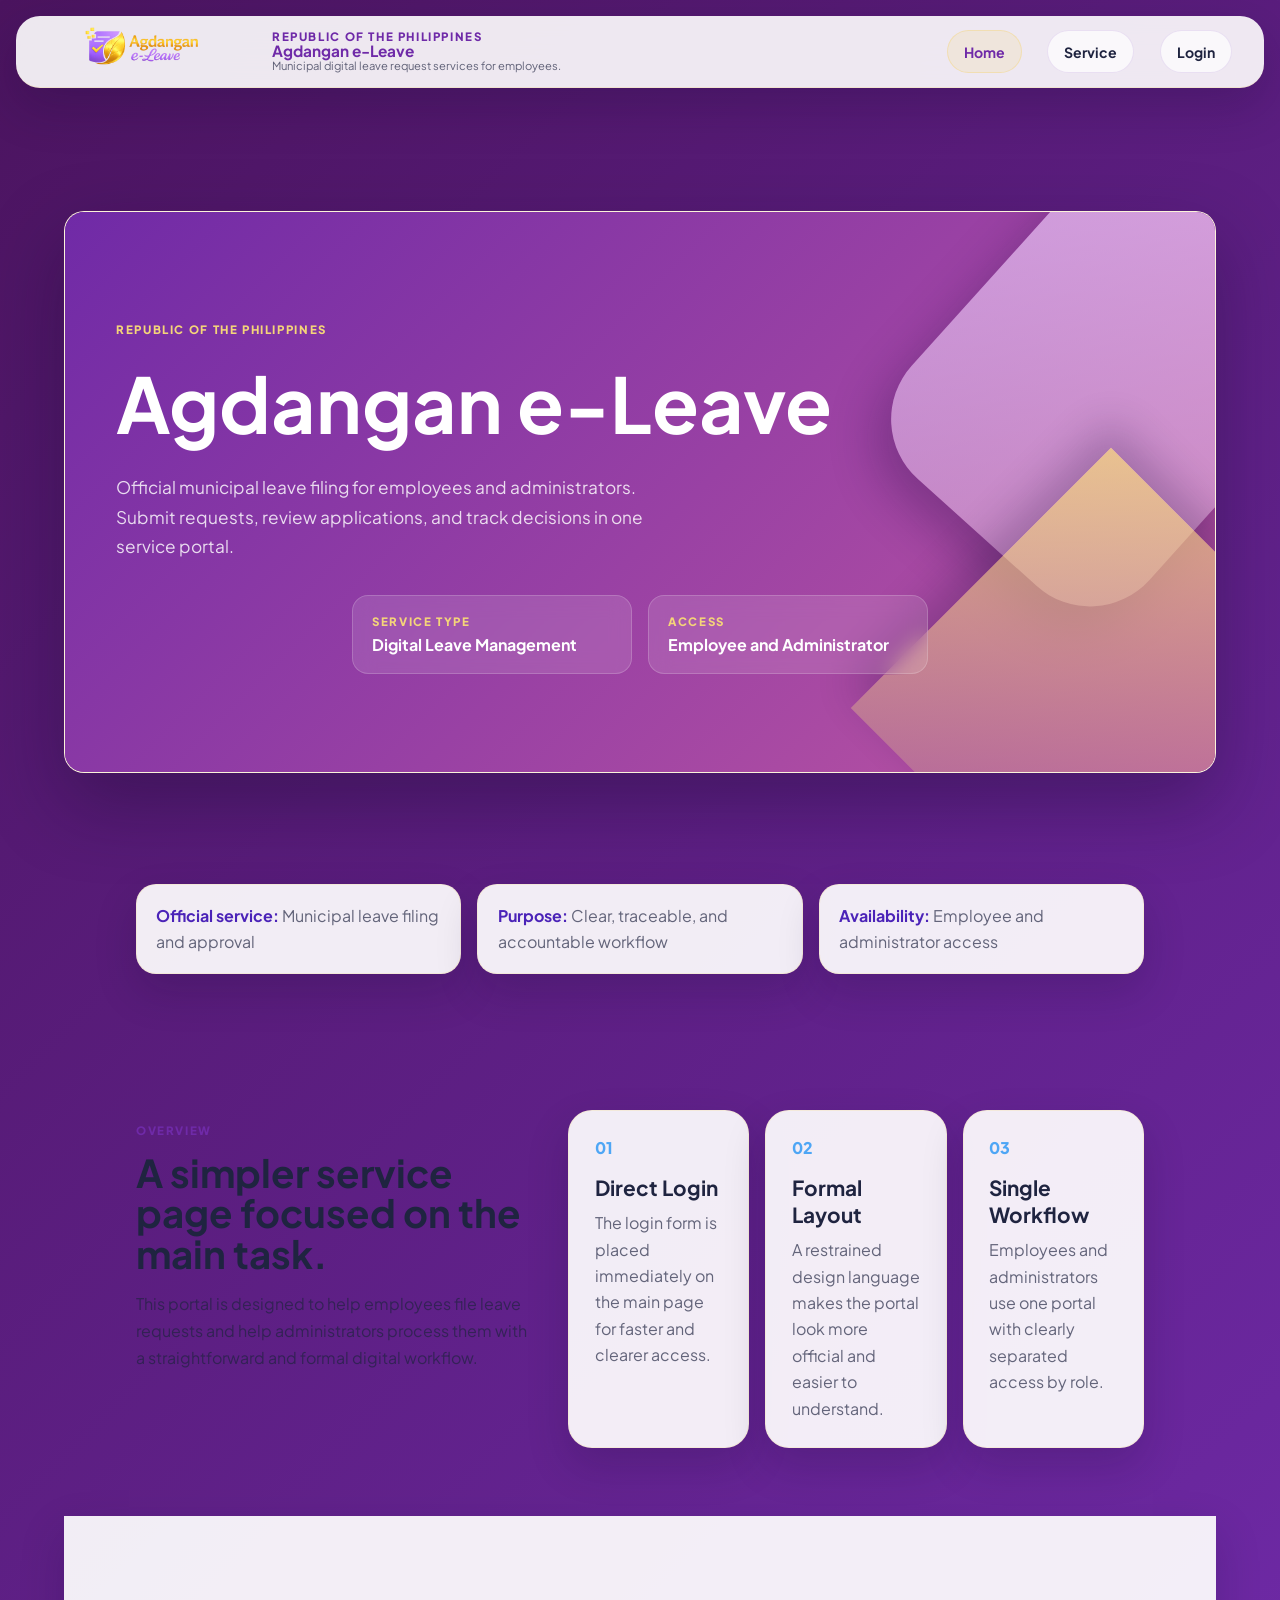
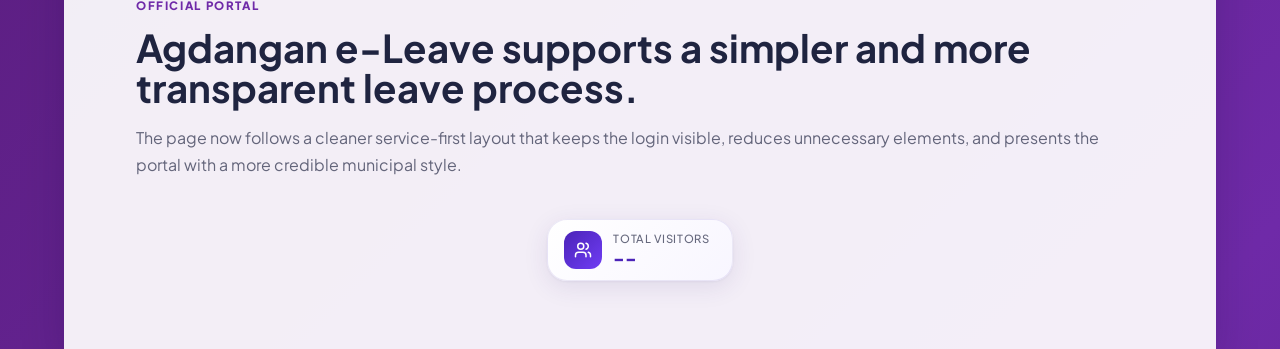
==== commit 673c10b3: "fix: move visitor counter inside closing section to avoid bottom edge" ====
--- a/index.html
+++ b/index.html
@@ -97,25 +97,25 @@
         The page now follows a cleaner service-first layout that keeps the login visible, reduces unnecessary elements,
         and presents the portal with a more credible municipal style.
       </p>
-    </section>
 
-    <div class="visitor-counter" id="visitorCounter">
-      <div class="visitor-counter-pulse"></div>
-      <div class="visitor-counter-inner">
-        <span class="visitor-counter-icon">
-          <svg width="18" height="18" viewBox="0 0 24 24" fill="none" stroke="currentColor" stroke-width="2" stroke-linecap="round" stroke-linejoin="round">
-            <path d="M16 21v-2a4 4 0 0 0-4-4H6a4 4 0 0 0-4 4v2"/>
-            <circle cx="9" cy="7" r="4"/>
-            <path d="M22 21v-2a4 4 0 0 0-3-3.87"/>
-            <path d="M16 3.13a4 4 0 0 1 0 7.75"/>
-          </svg>
-        </span>
-        <div class="visitor-counter-text">
-          <span class="visitor-counter-label">Total Visitors</span>
-          <span class="visitor-counter-value" id="visitorCountValue">--</span>
+      <div class="visitor-counter" id="visitorCounter">
+        <div class="visitor-counter-pulse"></div>
+        <div class="visitor-counter-inner">
+          <span class="visitor-counter-icon">
+            <svg width="18" height="18" viewBox="0 0 24 24" fill="none" stroke="currentColor" stroke-width="2" stroke-linecap="round" stroke-linejoin="round">
+              <path d="M16 21v-2a4 4 0 0 0-4-4H6a4 4 0 0 0-4 4v2"/>
+              <circle cx="9" cy="7" r="4"/>
+              <path d="M22 21v-2a4 4 0 0 0-3-3.87"/>
+              <path d="M16 3.13a4 4 0 0 1 0 7.75"/>
+            </svg>
+          </span>
+          <div class="visitor-counter-text">
+            <span class="visitor-counter-label">Total Visitors</span>
+            <span class="visitor-counter-value" id="visitorCountValue">--</span>
+          </div>
         </div>
       </div>
-    </div>
+    </section>
   </main>
 
   <script src="/assets/vendor/supabase-js-2.js"></script>
--- a/assets/css/styles.css
+++ b/assets/css/styles.css
@@ -300,7 +300,7 @@
   position: relative;
   display: flex;
   justify-content: center;
-  margin: 3rem auto 0;
+  margin: 2.5rem auto 0;
   padding: 0;
 }
 
